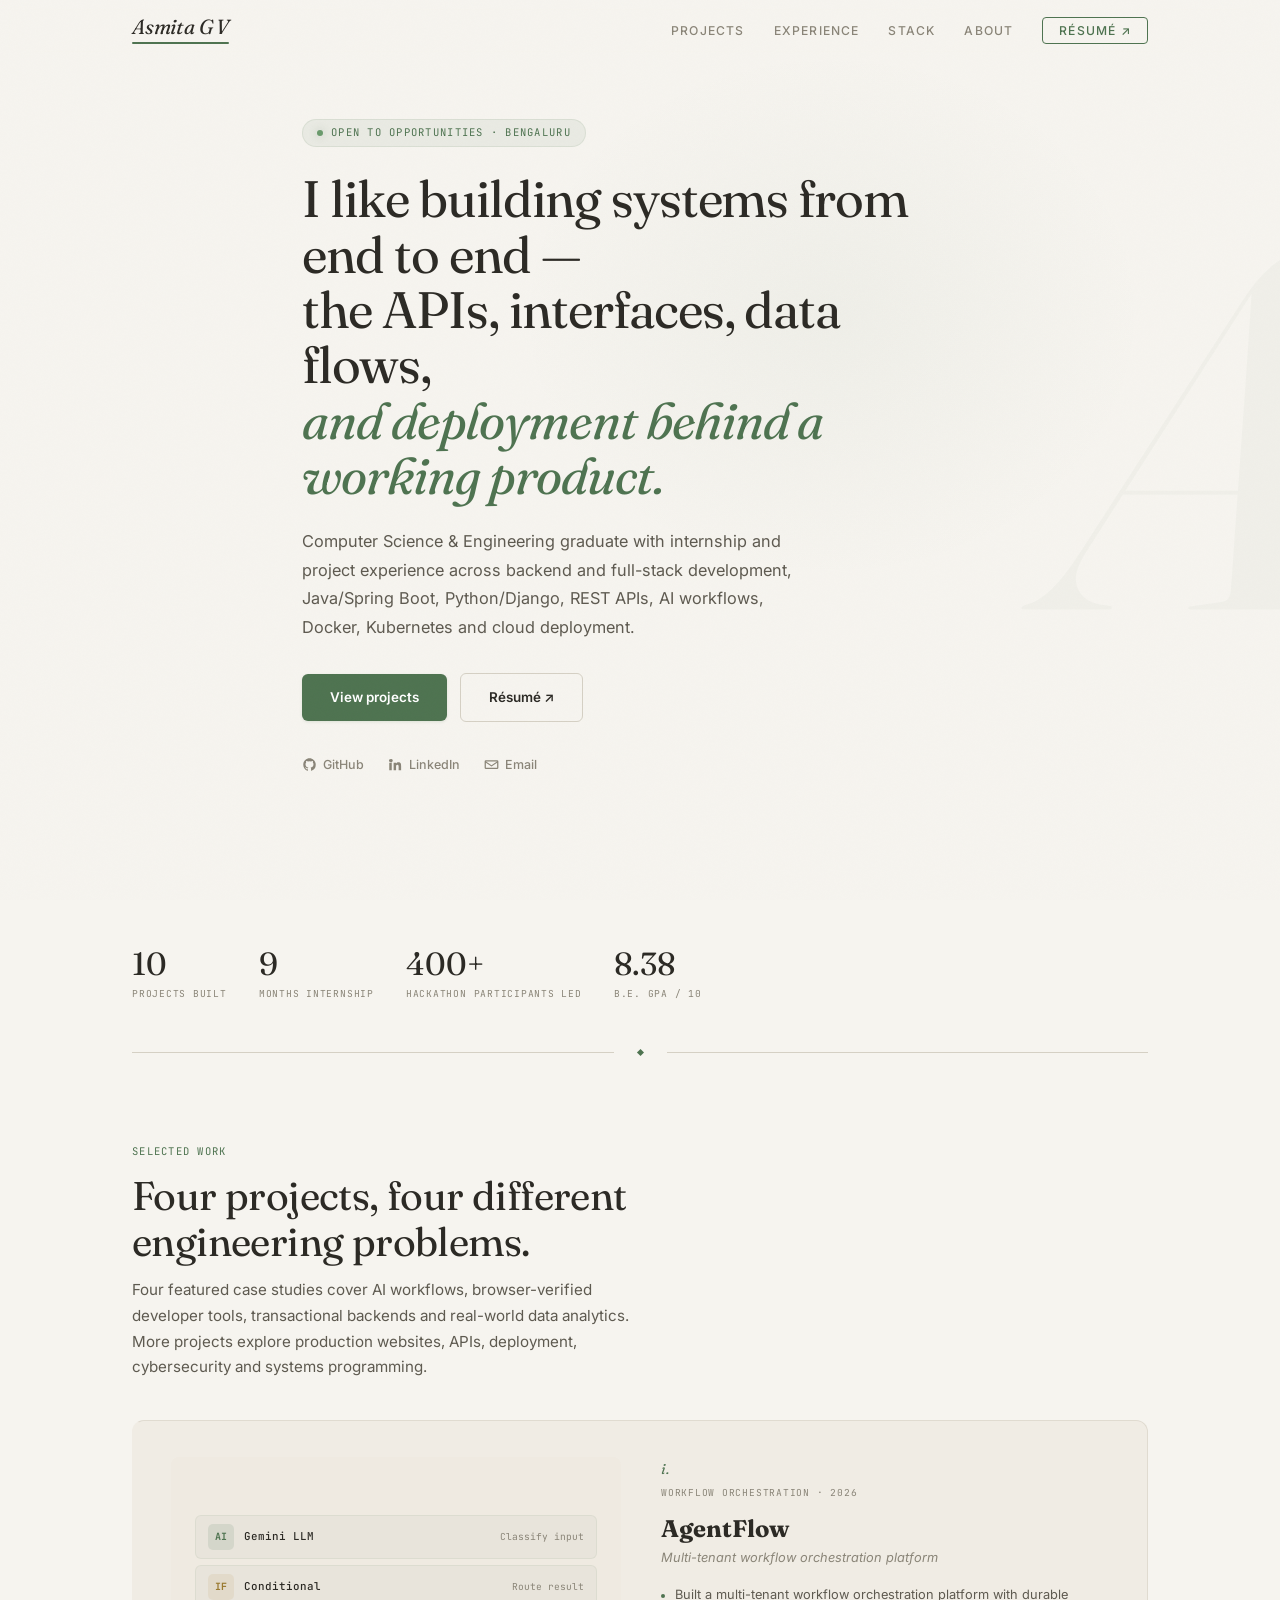
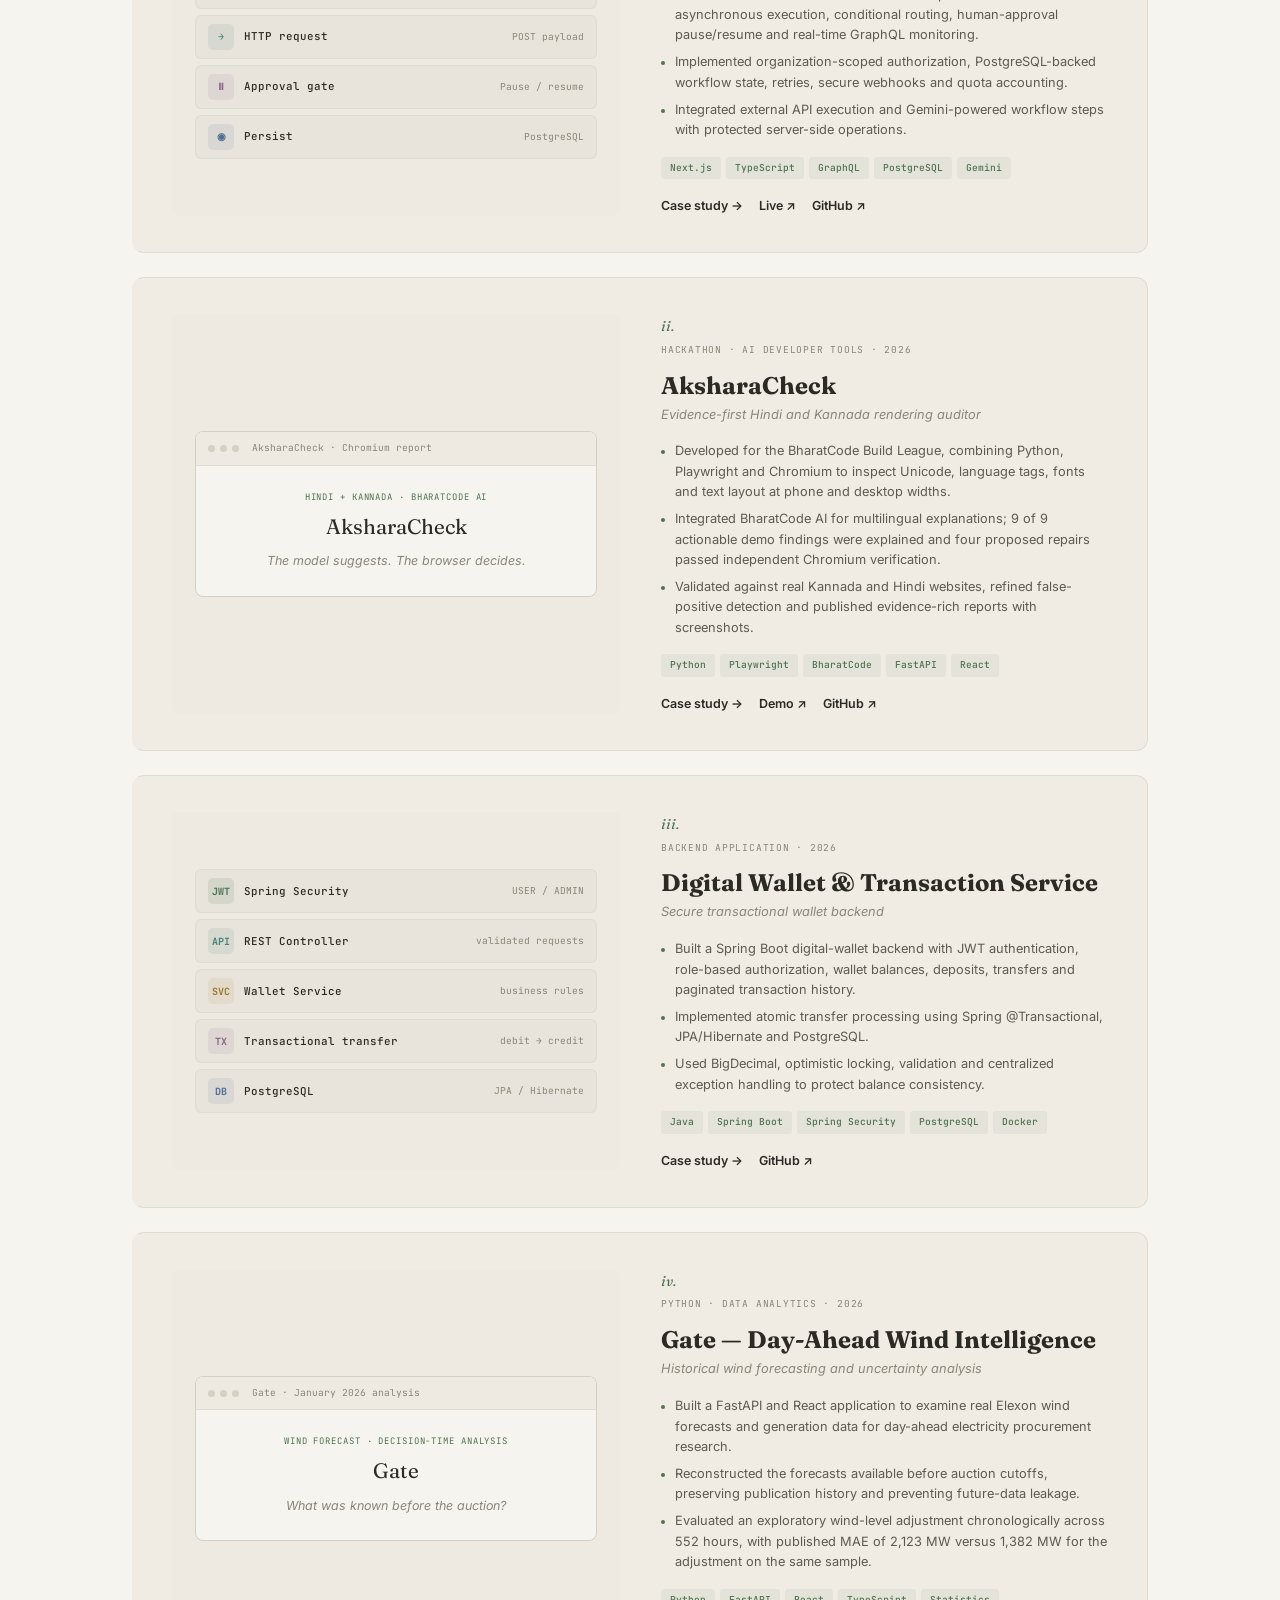
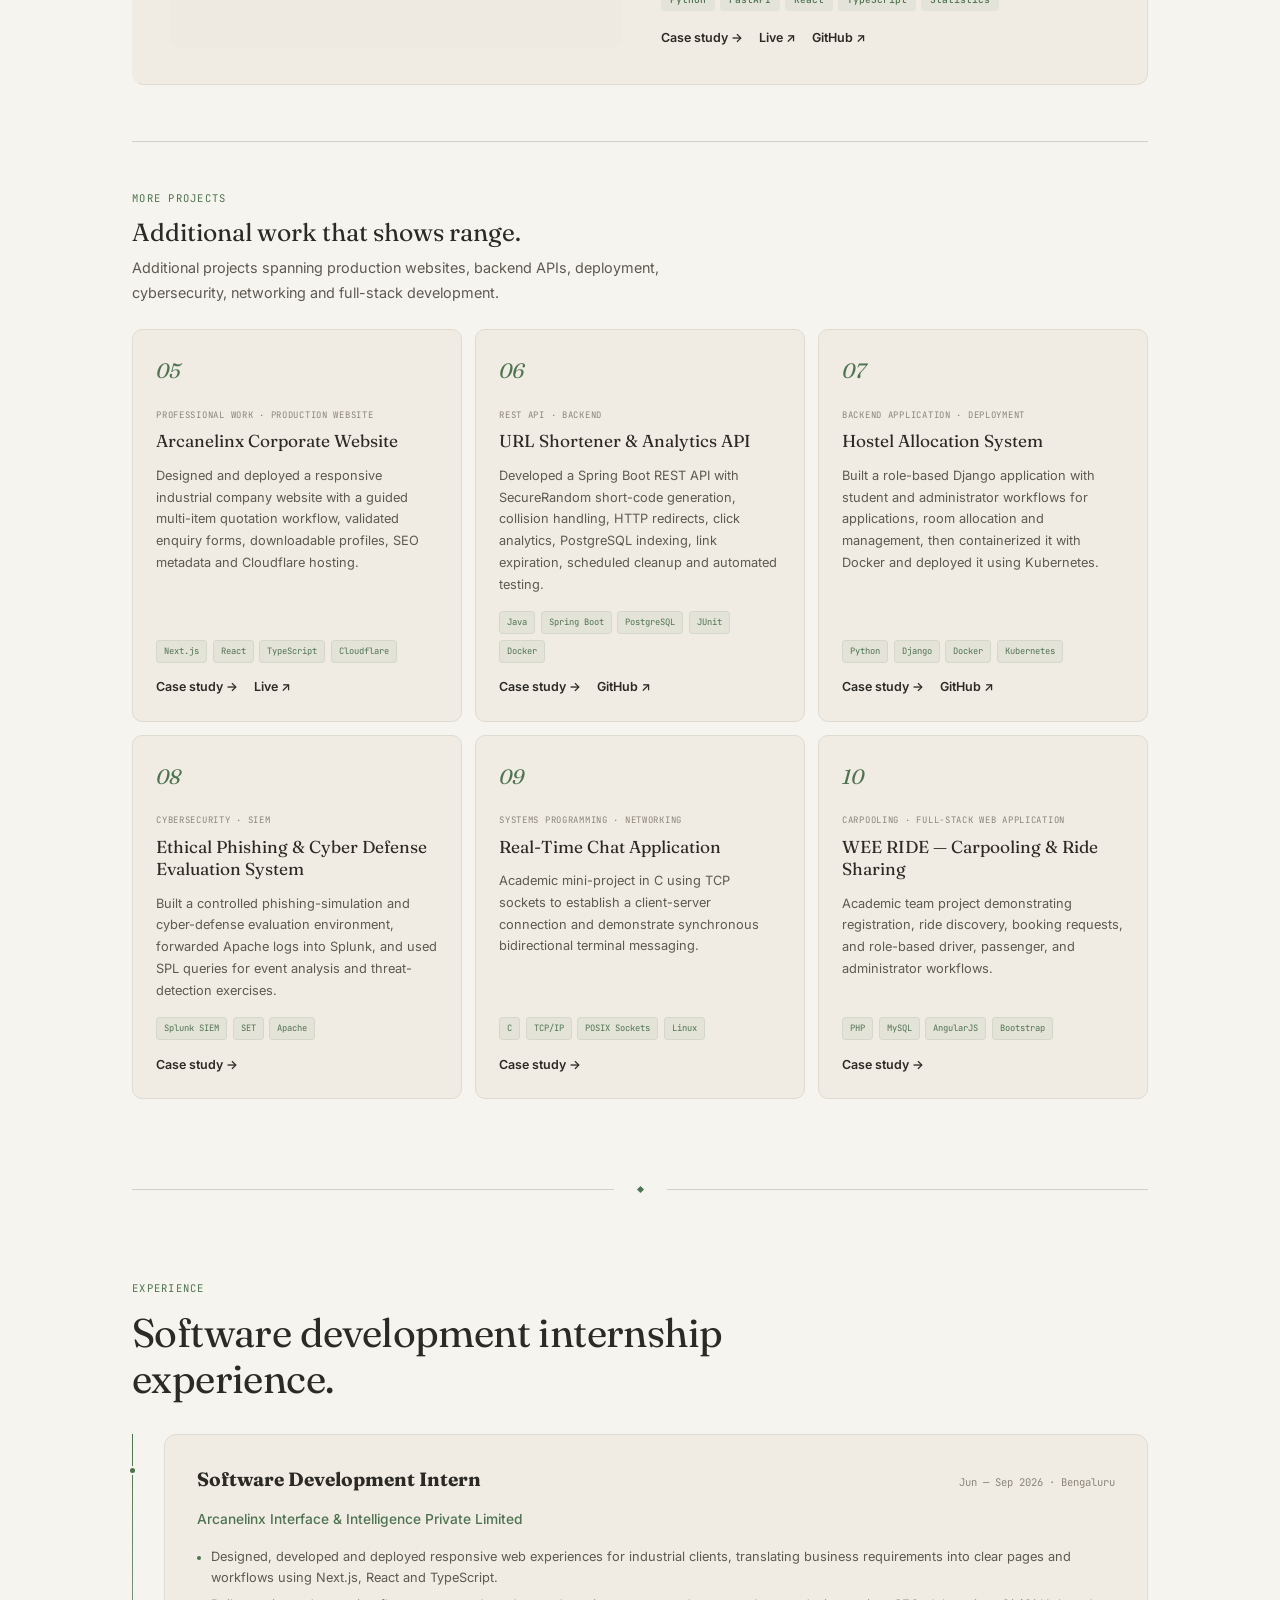
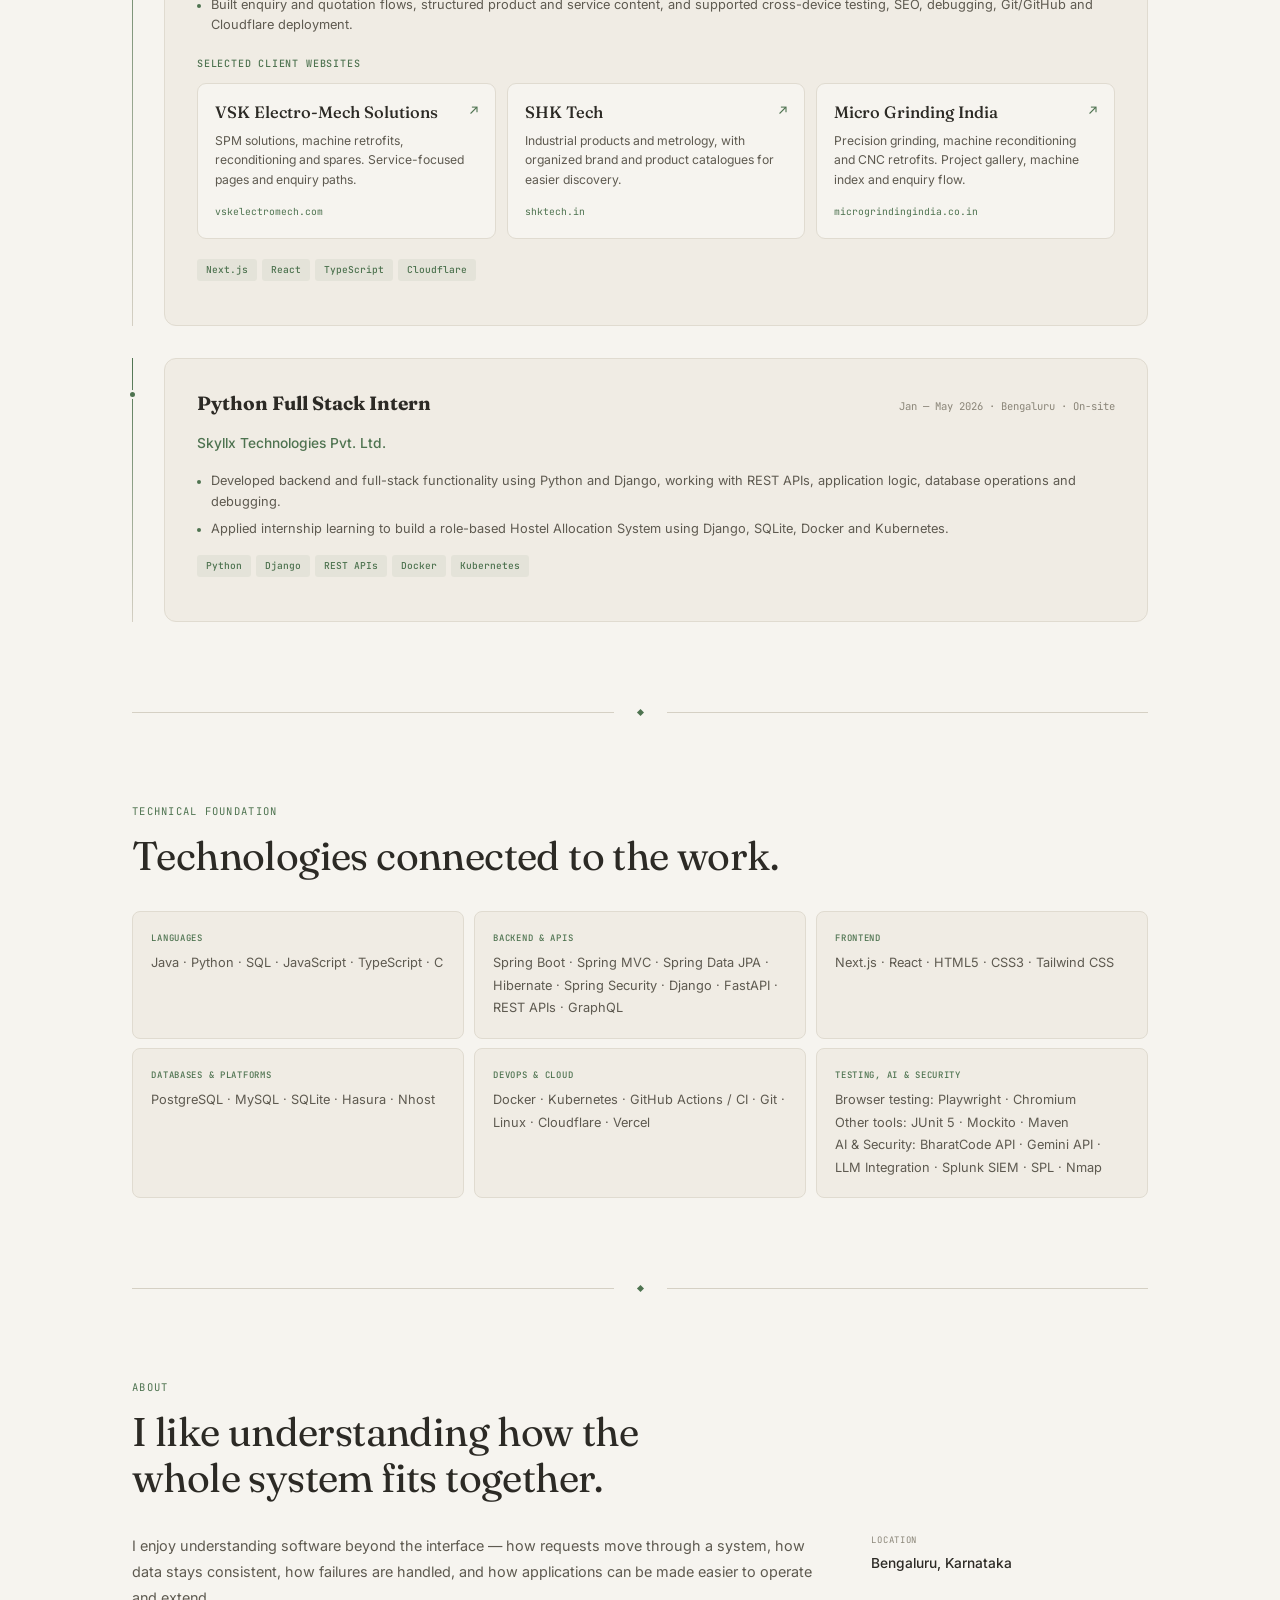
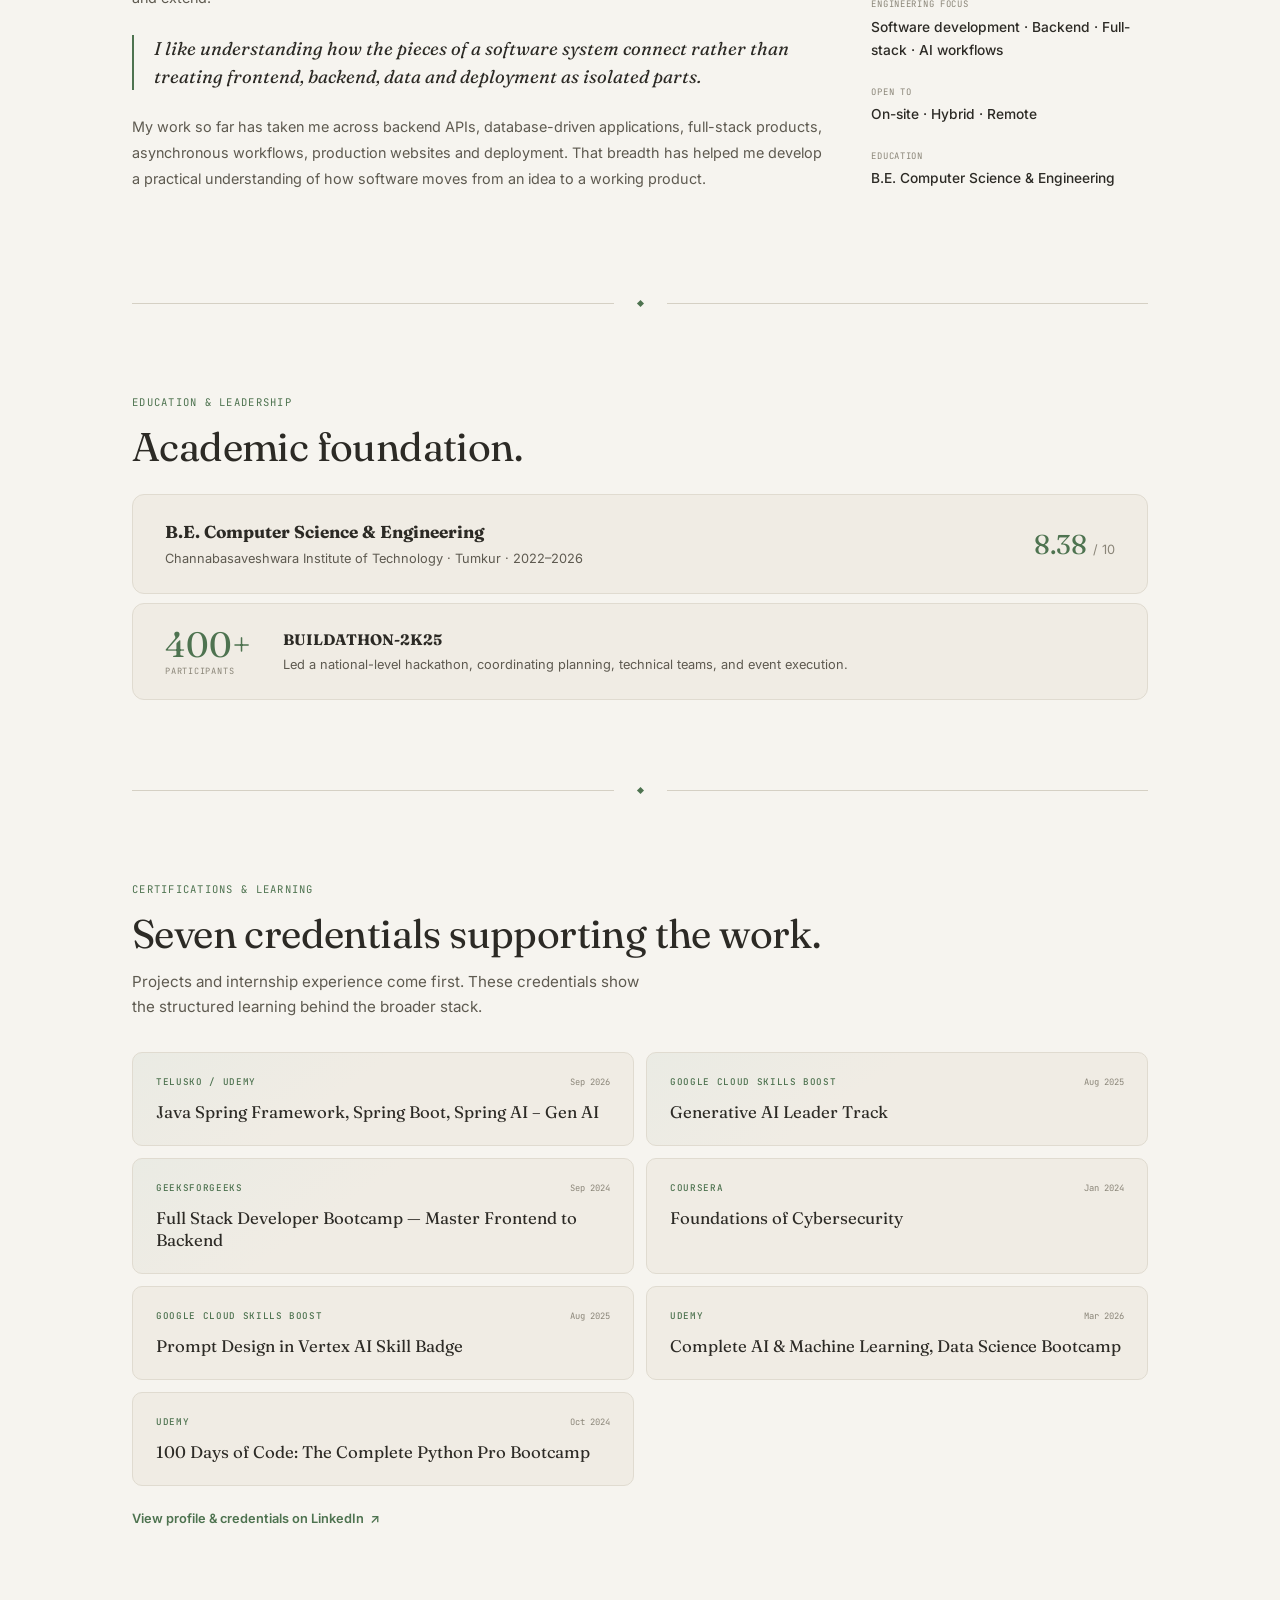
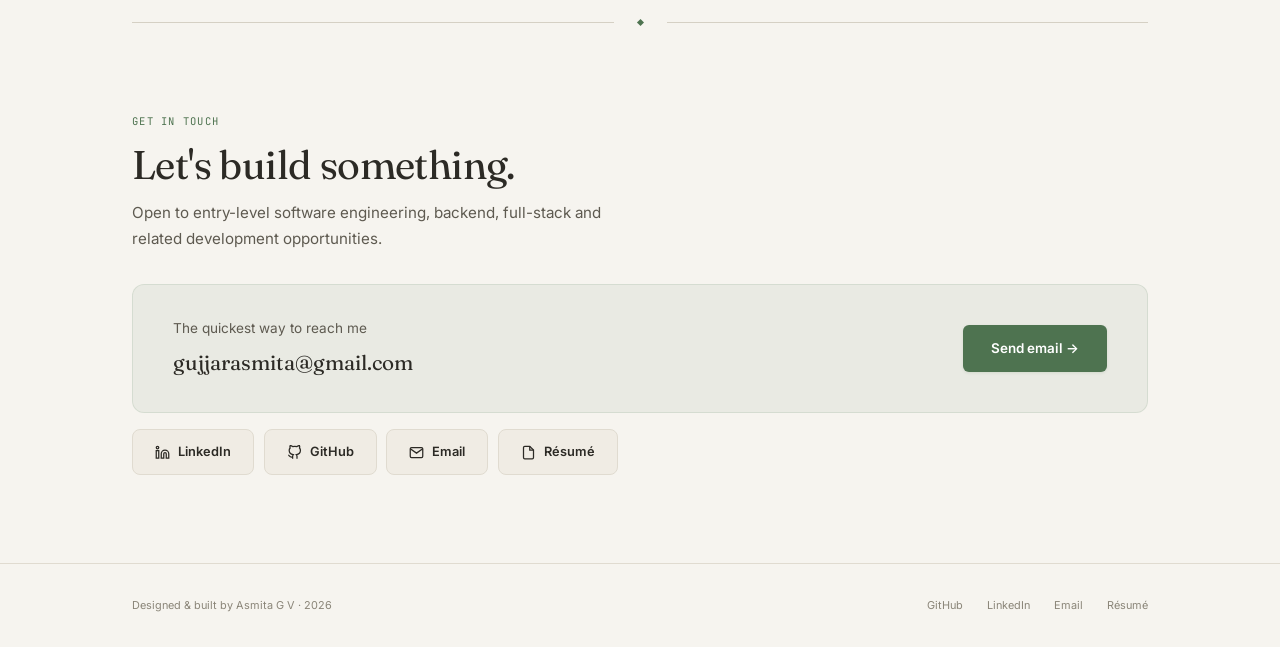
==== index.html @ d87c5fbf "Add Gate analytics case study and fourth featured portfolio project" ====
<!DOCTYPE html>
<html lang="en">
<head>
<meta charset="UTF-8">
<meta name="viewport" content="width=device-width, initial-scale=1">
<meta name="color-scheme" content="only light">
<meta name="supported-color-schemes" content="light">
<meta name="theme-color" content="#f6f4ef">
<title>Asmita G V | Portfolio</title>
<meta name="description" content="Portfolio of Asmita G V — Computer Science & Engineering graduate with hands-on experience across backend and full-stack software, APIs, database-driven systems, AI-enabled workflows, production web applications and deployment.">
<meta property="og:title" content="Asmita G V | Portfolio">
<meta property="og:description" content="Backend and full-stack systems, Java/Spring Boot, Python/Django, AI workflows, cloud deployment, APIs, and production engineering projects.">
<meta property="og:type" content="website">
<meta property="og:url" content="https://ashh-droid.github.io/Portfolio/">
<meta property="og:image" content="https://ashh-droid.github.io/Portfolio/og-portfolio.png.png">
<meta name="twitter:card" content="summary_large_image">
<link rel="canonical" href="https://ashh-droid.github.io/Portfolio/">
<link rel="icon" href="android-chrome-512x512.png?v=20260817-favicon4" sizes="512x512" type="image/png">
<link rel="preconnect" href="https://fonts.googleapis.com">
<link rel="preconnect" href="https://fonts.gstatic.com" crossorigin>
<link href="https://fonts.googleapis.com/css2?family=Fraunces:ital,opsz,wght@0,9..144,100..900;1,9..144,100..900&family=Inter:wght@400;500;600;700&family=JetBrains+Mono:wght@400;500&display=swap" rel="stylesheet">
<link rel="stylesheet" href="sage-base.css?v=20260816-complete2">
<link rel="stylesheet" href="sage-components.css?v=20260816-complete2">
<link rel="stylesheet" href="sage-extra.css?v=20261023-clientwebsites">
</head>
<body>
<a class="skip" href="#main">Skip to content</a>
<div class="scroll-bar" id="sp"></div>

<nav class="nav" id="nav">
  <div class="wrap nav-inner">
    <a class="nav-logo" href="#">
      <span class="nav-logo-text">Asmita G V</span>
      <span class="nav-logo-bar"></span>
    </a>
    <button class="ham" id="ham" aria-label="Menu"><span></span><span></span><span></span></button>
    <ul class="nav-links" id="nl">
      <li><a href="#projects">Projects</a></li>
      <li><a href="#experience">Experience</a></li>
      <li><a href="#stack">Stack</a></li>
      <li><a href="#about">About</a></li>
      <li><a class="nav-cta" href="Asmita_GV_Resume.pdf?v=20261023" target="_blank" rel="noopener noreferrer">Résumé ↗</a></li>
    </ul>
  </div>
</nav>

<section class="hero" id="main">
  <div class="hero-watermark" aria-hidden="true">A</div>
  <div class="wrap hero-content">
    <div class="hero-tag rv"><span class="hero-tag-dot"></span>Open to opportunities · Bengaluru</div>
    <h1 class="rv">I like building systems from end to <span class="hero-no-break">end —</span><br>the APIs, interfaces, data flows,<br><em>and deployment behind a working product.</em></h1>
    <p class="hero-sub rv">Computer Science &amp; Engineering graduate with hands-on experience building backend and full-stack software — from APIs and database-driven workflows to production web applications, AI-enabled systems and deployment.</p>
    <div class="hero-btns rv">
      <a class="btn-fill" href="#projects">View projects</a>
      <a class="btn-line" href="Asmita_GV_Resume.pdf?v=20261023" target="_blank" rel="noopener noreferrer">Résumé ↗</a>
    </div>
    <div class="hero-links rv">
      <a href="https://github.com/ashh-droid" target="_blank" rel="noopener noreferrer">GitHub</a>
      <a href="https://linkedin.com/in/asmita-gv" target="_blank" rel="noopener noreferrer">LinkedIn</a>
      <a href="mailto:gujjarasmita@gmail.com">Email</a>
    </div>
  </div>
</section>

<div class="wrap">
  <div class="stats rv">
    <div class="stat"><div class="stat-num" data-count="10">0</div><div class="stat-label">Projects built</div></div>
    <div class="stat"><div class="stat-num" data-count="9">0</div><div class="stat-label">Months internship</div></div>
    <div class="stat"><div class="stat-num" data-count="400" data-suffix="+">0</div><div class="stat-label">Hackathon participants led</div></div>
    <div class="stat"><div class="stat-num" data-count="8.38">0</div><div class="stat-label">B.E. GPA / 10</div></div>
  </div>
</div>

<div class="divider"><span class="divider-mark"></span></div>

<section id="projects">
  <div class="wrap">
    <p class="eye rv">Selected work</p>
    <h2 class="sec-h rv">Four projects, four different<br>engineering problems.</h2>
    <p class="sec-p rv">Four featured case studies cover AI workflows, browser-verified developer tools, transactional backends and real-world data analytics. More projects explore production websites, APIs, deployment, cybersecurity and systems programming.</p>

    <div class="projects">
      <article class="pcard rv-left">
        <div class="pcard-vis">
          <div class="nodes">
            <div class="node"><span class="node-ic ai">AI</span><span class="node-name">Gemini LLM</span><span class="node-desc">Classify input</span></div>
            <div class="node"><span class="node-ic if">IF</span><span class="node-name">Conditional</span><span class="node-desc">Route result</span></div>
            <div class="node"><span class="node-ic api">→</span><span class="node-name">HTTP request</span><span class="node-desc">POST payload</span></div>
            <div class="node"><span class="node-ic ht">⏸</span><span class="node-name">Approval gate</span><span class="node-desc">Pause / resume</span></div>
            <div class="node"><span class="node-ic db">◉</span><span class="node-name">Persist</span><span class="node-desc">PostgreSQL</span></div>
          </div>
        </div>
        <div class="pcard-info">
          <span class="pcard-num">i.</span><span class="pcard-type">Workflow orchestration · 2026</span>
          <h3 class="pcard-name">AgentFlow</h3>
          <p class="pcard-sub">Multi-tenant workflow orchestration platform</p>
          <ul class="pcard-ul">
            <li>Built a multi-tenant workflow orchestration platform with durable asynchronous execution, conditional routing, human-approval pause/resume and real-time GraphQL monitoring.</li>
            <li>Implemented organization-scoped authorization, PostgreSQL-backed workflow state, retries, secure webhooks and quota accounting.</li>
            <li>Integrated external API execution and Gemini-powered workflow steps with protected server-side operations.</li>
          </ul>
          <div class="tags"><span class="tag">Next.js</span><span class="tag">TypeScript</span><span class="tag">GraphQL</span><span class="tag">PostgreSQL</span><span class="tag">Gemini</span></div>
          <div class="pcard-links">
            <a href="project-agentflow.html">Case study <span class="arr">→</span></a>
            <a href="https://ai-agent-workflow-builder-seven.vercel.app" target="_blank" rel="noopener noreferrer">Live <span class="arr">↗</span></a>
            <a href="https://github.com/ashh-droid/ai-agent-workflow-builder" target="_blank" rel="noopener noreferrer">GitHub <span class="arr">↗</span></a>
          </div>
        </div>
      </article>

      <article class="pcard rv-right">
        <div class="pcard-vis">
          <div class="browser">
            <div class="browser-top"><span class="browser-dot"></span><span class="browser-dot"></span><span class="browser-dot"></span><span class="browser-url">AksharaCheck · Chromium report</span></div>
            <div class="browser-body"><div class="b-tag">Hindi + Kannada · BharatCode AI</div><div class="b-name">AksharaCheck</div><div class="b-desc">The model suggests. The browser decides.</div></div>
          </div>
        </div>
        <div class="pcard-info">
          <span class="pcard-num">ii.</span><span class="pcard-type">Hackathon · AI developer tools · 2026</span>
          <h3 class="pcard-name">AksharaCheck</h3>
          <p class="pcard-sub">Evidence-first Hindi and Kannada rendering auditor</p>
          <ul class="pcard-ul">
            <li>Developed for the BharatCode Build League, combining Python, Playwright and Chromium to inspect Unicode, language tags, fonts and text layout at phone and desktop widths.</li>
            <li>Integrated BharatCode AI for multilingual explanations; 9 of 9 actionable demo findings were explained and four proposed repairs passed independent Chromium verification.</li>
            <li>Validated against real Kannada and Hindi websites, refined false-positive detection and published evidence-rich reports with screenshots.</li>
          </ul>
          <div class="tags"><span class="tag">Python</span><span class="tag">Playwright</span><span class="tag">BharatCode</span><span class="tag">FastAPI</span><span class="tag">React</span></div>
          <div class="pcard-links">
            <a href="project-aksharacheck.html">Case study <span class="arr">→</span></a>
            <a href="https://ashh-droid.github.io/AksharaCheck/" target="_blank" rel="noopener noreferrer">Demo <span class="arr">↗</span></a>
            <a href="https://github.com/ashh-droid/AksharaCheck" target="_blank" rel="noopener noreferrer">GitHub <span class="arr">↗</span></a>
          </div>
        </div>
      </article>

      <article class="pcard rv-left">
        <div class="pcard-vis">
          <div class="nodes">
            <div class="node"><span class="node-ic ai">JWT</span><span class="node-name">Spring Security</span><span class="node-desc">USER / ADMIN</span></div>
            <div class="node"><span class="node-ic api">API</span><span class="node-name">REST Controller</span><span class="node-desc">validated requests</span></div>
            <div class="node"><span class="node-ic if">SVC</span><span class="node-name">Wallet Service</span><span class="node-desc">business rules</span></div>
            <div class="node"><span class="node-ic ht">TX</span><span class="node-name">Transactional transfer</span><span class="node-desc">debit → credit</span></div>
            <div class="node"><span class="node-ic db">DB</span><span class="node-name">PostgreSQL</span><span class="node-desc">JPA / Hibernate</span></div>
          </div>
        </div>
        <div class="pcard-info">
          <span class="pcard-num">iii.</span><span class="pcard-type">Backend application · 2026</span>
          <h3 class="pcard-name">Digital Wallet &amp; Transaction Service</h3>
          <p class="pcard-sub">Secure transactional wallet backend</p>
          <ul class="pcard-ul">
            <li>Built a Spring Boot digital-wallet backend with JWT authentication, role-based authorization, wallet balances, deposits, transfers and paginated transaction history.</li>
            <li>Implemented atomic transfer processing using Spring @Transactional, JPA/Hibernate and PostgreSQL.</li>
            <li>Used BigDecimal, optimistic locking, validation and centralized exception handling to protect balance consistency.</li>
          </ul>
          <div class="tags"><span class="tag">Java</span><span class="tag">Spring Boot</span><span class="tag">Spring Security</span><span class="tag">PostgreSQL</span><span class="tag">Docker</span></div>
          <div class="pcard-links">
            <a href="project-wallet.html">Case study <span class="arr">→</span></a>
            <a href="https://github.com/ashh-droid/digital-wallet-transaction-service" target="_blank" rel="noopener noreferrer">GitHub <span class="arr">↗</span></a>
          </div>
        </div>
      </article>
      <article class="pcard rv-right">
        <div class="pcard-vis">
          <div class="browser">
            <div class="browser-top"><span class="browser-dot"></span><span class="browser-dot"></span><span class="browser-dot"></span><span class="browser-url">Gate · January 2026 analysis</span></div>
            <div class="browser-body">
              <div class="b-tag">Wind forecast · Decision-time analysis</div>
              <div class="b-name">Gate</div>
              <div class="b-desc">What was known before the auction?</div>
            </div>
          </div>
        </div>
        <div class="pcard-info">
          <span class="pcard-num">iv.</span><span class="pcard-type">Python · Data analytics · 2026</span>
          <h3 class="pcard-name">Gate — Day-Ahead Wind Intelligence</h3>
          <p class="pcard-sub">Historical wind forecasting and uncertainty analysis</p>
          <ul class="pcard-ul">
            <li>Built a FastAPI and React application to examine real Elexon wind forecasts and generation data for day-ahead electricity procurement research.</li>
            <li>Reconstructed the forecasts available before auction cutoffs, preserving publication history and preventing future-data leakage.</li>
            <li>Evaluated an exploratory wind-level adjustment chronologically across 552 hours, with published MAE of 2,123 MW versus 1,382 MW for the adjustment on the same sample.</li>
          </ul>
          <div class="tags"><span class="tag">Python</span><span class="tag">FastAPI</span><span class="tag">React</span><span class="tag">TypeScript</span><span class="tag">Statistics</span></div>
          <div class="pcard-links">
            <a href="project-gate.html">Case study <span class="arr">→</span></a>
            <a href="https://r7k4m2q.vercel.app/" target="_blank" rel="noopener noreferrer">Live <span class="arr">↗</span></a>
            <a href="https://github.com/ashh-droid/r7k4m2q" target="_blank" rel="noopener noreferrer">GitHub <span class="arr">↗</span></a>
          </div>
        </div>
      </article>
    </div>

    <div class="more-work">
      <div class="more-head rv"><p class="eye">More projects</p><h3 class="more-title">Additional work that shows range.</h3><p class="more-copy">Additional projects spanning production websites, backend APIs, deployment, cybersecurity, networking and full-stack development.</p></div>
      <div class="mini-grid stg">
        <article class="mini-card rv-scale">
          <span class="mini-index">05</span><div class="mini-kicker">Professional work · Production website</div>
          <h3>Arcanelinx Corporate Website</h3>
          <p>Designed and deployed a responsive industrial company website with a guided multi-item quotation workflow, validated enquiry forms, downloadable profiles, SEO metadata and Cloudflare hosting.</p>
          <div class="mini-tags"><span>Next.js</span><span>React</span><span>TypeScript</span><span>Cloudflare</span></div>
          <div class="pcard-links">
            <a href="project-arcanelinx.html">Case study <span class="arr">→</span></a>
            <a href="https://arcanelinx.com" target="_blank" rel="noopener noreferrer">Live <span class="arr">↗</span></a>
          </div>
        </article>
        <article class="mini-card rv-scale">
          <span class="mini-index">06</span><div class="mini-kicker">REST API · Backend</div>
          <h3>URL Shortener &amp; Analytics API</h3>
          <p>Developed a Spring Boot REST API with SecureRandom short-code generation, collision handling, HTTP redirects, click analytics, PostgreSQL indexing, link expiration, scheduled cleanup and automated testing.</p>
          <div class="mini-tags"><span>Java</span><span>Spring Boot</span><span>PostgreSQL</span><span>JUnit</span><span>Docker</span></div>
          <div class="pcard-links"><a href="project-url-shortener.html">Case study <span class="arr">→</span></a><a href="https://github.com/ashh-droid/url-shortener-analytics-api" target="_blank" rel="noopener noreferrer">GitHub <span class="arr">↗</span></a></div>
        </article>
        <article class="mini-card rv-scale">
          <span class="mini-index">07</span><div class="mini-kicker">Backend application · Deployment</div>
          <h3>Hostel Allocation System</h3>
          <p>Built a role-based Django application with student and administrator workflows for applications, room allocation and management, then containerized it with Docker and deployed it using Kubernetes.</p>
          <div class="mini-tags"><span>Python</span><span>Django</span><span>Docker</span><span>Kubernetes</span></div>
          <div class="pcard-links"><a href="project-hostel.html">Case study <span class="arr">→</span></a><a href="https://github.com/ashh-droid/Hostel-Allocation-System" target="_blank" rel="noopener noreferrer">GitHub <span class="arr">↗</span></a></div>
        </article>
        <article class="mini-card rv-scale">
          <span class="mini-index">08</span><div class="mini-kicker">Cybersecurity · SIEM</div>
          <h3>Ethical Phishing &amp; Cyber Defense Evaluation System</h3>
          <p>Built a controlled phishing-simulation and cyber-defense evaluation environment, forwarded Apache logs into Splunk, and used SPL queries for event analysis and threat-detection exercises.</p>
          <div class="mini-tags"><span>Splunk SIEM</span><span>SET</span><span>Apache</span></div>
          <div class="pcard-links"><a href="project-cybersecurity.html">Case study <span class="arr">→</span></a></div>
        </article>
        <article class="mini-card rv-scale">
          <span class="mini-index">09</span><div class="mini-kicker">Systems Programming · Networking</div>
          <h3>Real-Time Chat Application</h3>
          <p>Academic mini-project in C using TCP sockets to establish a client-server connection and demonstrate synchronous bidirectional terminal messaging.</p>
          <div class="mini-tags"><span>C</span><span>TCP/IP</span><span>POSIX Sockets</span><span>Linux</span></div>
          <div class="pcard-links"><a href="project-realtime-chat.html">Case study <span class="arr">→</span></a></div>
        </article>
        <article class="mini-card rv-scale">
          <span class="mini-index">10</span><div class="mini-kicker">Carpooling · Full-stack web application</div>
          <h3>WEE RIDE — Carpooling &amp; Ride Sharing</h3>
          <p>Academic team project demonstrating registration, ride discovery, booking requests, and role-based driver, passenger, and administrator workflows.</p>
          <div class="mini-tags"><span>PHP</span><span>MySQL</span><span>AngularJS</span><span>Bootstrap</span></div>
          <div class="pcard-links"><a href="project-wee-ride.html">Case study <span class="arr">→</span></a></div>
        </article>
      </div>
    </div>
  </div>
</section>

<div class="divider"><span class="divider-mark"></span></div>
<section id="experience">
  <div class="wrap">
    <p class="eye rv">Experience</p>
    <h2 class="sec-h rv">Software development internship<br>experience.</h2>
    <div class="timeline rv-scale">
      <div class="timeline-dot"></div>
      <div class="exp">
        <div class="exp-header"><h3 class="exp-role">Software Development Intern</h3><span class="exp-date">Jun — Sep 2026 · Bengaluru</span></div>
        <div class="exp-co">Arcanelinx Interface &amp; Intelligence Private Limited</div>
        <ul class="pcard-ul">
          <li>Designed, developed and deployed responsive web experiences for industrial clients, translating business requirements into clear pages and workflows using Next.js, React and TypeScript.</li>
          <li>Built enquiry and quotation flows, structured product and service content, and supported cross-device testing, SEO, debugging, Git/GitHub and Cloudflare deployment.</li>
        </ul>
        <div class="exp-sites" aria-label="Selected client websites">
          <p class="exp-sites-label">Selected client websites</p>
          <div class="exp-sites-grid">
            <a class="exp-site" href="https://vskelectromech.com/" target="_blank" rel="noopener noreferrer" aria-label="Visit VSK Electro-Mech Solutions website (opens in a new tab)">
              <span class="exp-site-heading">VSK Electro-Mech Solutions <span class="exp-site-arrow" aria-hidden="true">↗</span></span>
              <span class="exp-site-desc">SPM solutions, machine retrofits, reconditioning and spares. Service-focused pages and enquiry paths.</span>
              <span class="exp-site-url">vskelectromech.com</span>
            </a>
            <a class="exp-site" href="https://shktech.in/" target="_blank" rel="noopener noreferrer" aria-label="Visit SHK Tech website (opens in a new tab)">
              <span class="exp-site-heading">SHK Tech <span class="exp-site-arrow" aria-hidden="true">↗</span></span>
              <span class="exp-site-desc">Industrial products and metrology, with organized brand and product catalogues for easier discovery.</span>
              <span class="exp-site-url">shktech.in</span>
            </a>
            <a class="exp-site" href="https://microgrindingindia.co.in/" target="_blank" rel="noopener noreferrer" aria-label="Visit Micro Grinding India website (opens in a new tab)">
              <span class="exp-site-heading">Micro Grinding India <span class="exp-site-arrow" aria-hidden="true">↗</span></span>
              <span class="exp-site-desc">Precision grinding, machine reconditioning and CNC retrofits. Project gallery, machine index and enquiry flow.</span>
              <span class="exp-site-url">microgrindingindia.co.in</span>
            </a>
          </div>
        </div>
        <div class="tags"><span class="tag">Next.js</span><span class="tag">React</span><span class="tag">TypeScript</span><span class="tag">Cloudflare</span></div>
      </div>
    </div>
    <div class="timeline rv-scale">
      <div class="timeline-dot"></div>
      <div class="exp">
        <div class="exp-header"><h3 class="exp-role">Python Full Stack Intern</h3><span class="exp-date">Jan — May 2026 · Bengaluru · On-site</span></div>
        <div class="exp-co">Skyllx Technologies Pvt. Ltd.</div>
        <ul class="pcard-ul">
          <li>Developed backend and full-stack functionality using Python and Django, working with REST APIs, application logic, database operations and debugging.</li>
          <li>Applied internship learning to build a role-based Hostel Allocation System using Django, SQLite, Docker and Kubernetes.</li>
        </ul>
        <div class="tags"><span class="tag">Python</span><span class="tag">Django</span><span class="tag">REST APIs</span><span class="tag">Docker</span><span class="tag">Kubernetes</span></div>
      </div>
    </div>
  </div>
</section>

<div class="divider"><span class="divider-mark"></span></div>
<section id="stack">
  <div class="wrap">
    <p class="eye rv">Technical foundation</p><h2 class="sec-h rv">Technologies connected to the work.</h2>
    <div class="tgrid stg">
      <div class="tcell rv-scale"><div class="tcell-h">Languages</div><div class="tcell-body">Java · Python · SQL · JavaScript · TypeScript · C</div></div>
      <div class="tcell rv-scale"><div class="tcell-h">Backend &amp; APIs</div><div class="tcell-body">Spring Boot · Spring MVC · Spring Data JPA · Hibernate · Spring Security · Django · FastAPI · REST APIs · GraphQL</div></div>
      <div class="tcell rv-scale"><div class="tcell-h">Frontend</div><div class="tcell-body">Next.js · React · HTML5 · CSS3 · Tailwind CSS</div></div>
      <div class="tcell rv-scale"><div class="tcell-h">Databases &amp; Platforms</div><div class="tcell-body">PostgreSQL · MySQL · SQLite · Hasura · Nhost</div></div>
      <div class="tcell rv-scale"><div class="tcell-h">DevOps &amp; Cloud</div><div class="tcell-body">Docker · Kubernetes · GitHub Actions / CI · Git · Linux · Cloudflare · Vercel</div></div>
      <div class="tcell rv-scale"><div class="tcell-h">Testing, AI &amp; Security</div><div class="tcell-body">Browser testing: Playwright · Chromium<br>Other tools: JUnit 5 · Mockito · Maven<br>AI &amp; Security: BharatCode API · Gemini API · LLM Integration · Splunk SIEM · SPL · Nmap</div></div>
    </div>
  </div>
</section>

<div class="divider"><span class="divider-mark"></span></div>
<section id="about">
  <div class="wrap">
    <p class="eye rv">About</p><h2 class="sec-h rv">I like understanding how the<br>whole system fits together.</h2>
    <div class="about-grid rv">
      <div>
        <p>I enjoy understanding software beyond the interface — how requests move through a system, how data stays consistent, how failures are handled, and how applications can be made easier to operate and extend.</p>
        <div class="pull-quote">I like understanding how the pieces of a software system connect rather than treating frontend, backend, data and deployment as isolated parts.</div>
        <p>My work so far has taken me across backend APIs, database-driven applications, full-stack products, asynchronous workflows, production websites and deployment. That breadth has helped me develop a practical understanding of how software moves from an idea to a working product.</p>
      </div>
      <div>
        <div class="about-detail"><div class="about-detail-l">Location</div><div class="about-detail-v">Bengaluru, Karnataka</div></div>
        <div class="about-detail"><div class="about-detail-l">Engineering focus</div><div class="about-detail-v">Software development · Backend · Full-stack · AI workflows</div></div>
        <div class="about-detail"><div class="about-detail-l">Open to</div><div class="about-detail-v">On-site · Hybrid · Remote</div></div>
        <div class="about-detail"><div class="about-detail-l">Education</div><div class="about-detail-v">B.E. Computer Science &amp; Engineering</div></div>
      </div>
    </div>
  </div>
</section>

<div class="divider"><span class="divider-mark"></span></div>
<section id="education">
  <div class="wrap">
    <p class="eye rv">Education &amp; leadership</p><h2 class="sec-h rv">Academic foundation.</h2>
    <div class="edu-row">
      <div class="edu rv-scale"><div><h3>B.E. Computer Science &amp; Engineering</h3><p>Channabasaveshwara Institute of Technology · Tumkur · 2022–2026</p></div><div class="edu-gpa">8.38 <span>/ 10</span></div></div>
      <div class="lead-card rv-scale"><div class="lead-num">400+</div><div><h3>BUILDATHON-2K25</h3><p>Led a national-level hackathon, coordinating planning, technical teams, and event execution.</p></div></div>
    </div>
  </div>
</section>

<div class="divider cert-divider"><span class="divider-mark"></span></div>
<section id="certifications">
  <div class="wrap">
    <p class="eye rv">Certifications &amp; learning</p><h2 class="sec-h rv">Seven credentials supporting the work.</h2>
    <p class="sec-p rv">Projects and internship experience come first. These credentials show the structured learning behind the broader stack.</p>
    <div class="cert-grid stg">
      <article class="cert-card cert-featured rv-scale"><div class="cert-top"><span class="cert-provider">Telusko / Udemy</span><span class="cert-date">Sep 2026</span></div><h3>Java Spring Framework, Spring Boot, Spring AI – Gen AI</h3></article>
      <article class="cert-card cert-featured rv-scale"><div class="cert-top"><span class="cert-provider">Google Cloud Skills Boost</span><span class="cert-date">Aug 2025</span></div><h3>Generative AI Leader Track</h3></article>
      <article class="cert-card cert-featured rv-scale"><div class="cert-top"><span class="cert-provider">GeeksforGeeks</span><span class="cert-date">Sep 2024</span></div><h3>Full Stack Developer Bootcamp — Master Frontend to Backend</h3></article>
      <article class="cert-card rv-scale"><div class="cert-top"><span class="cert-provider">Coursera</span><span class="cert-date">Jan 2024</span></div><h3>Foundations of Cybersecurity</h3></article>
      <article class="cert-card rv-scale"><div class="cert-top"><span class="cert-provider">Google Cloud Skills Boost</span><span class="cert-date">Aug 2025</span></div><h3>Prompt Design in Vertex AI Skill Badge</h3></article>
      <article class="cert-card rv-scale"><div class="cert-top"><span class="cert-provider">Udemy</span><span class="cert-date">Mar 2026</span></div><h3>Complete AI &amp; Machine Learning, Data Science Bootcamp</h3></article>
      <article class="cert-card rv-scale"><div class="cert-top"><span class="cert-provider">Udemy</span><span class="cert-date">Oct 2024</span></div><h3>100 Days of Code: The Complete Python Pro Bootcamp</h3></article>
    </div>
    <a class="cert-link rv" href="https://linkedin.com/in/asmita-gv" target="_blank" rel="noopener noreferrer">View profile &amp; credentials on LinkedIn <span>↗</span></a>
  </div>
</section>

<div class="divider"><span class="divider-mark"></span></div>
<section id="contact">
  <div class="wrap">
    <p class="eye rv">Get in touch</p><h2 class="sec-h rv">Let's build something.</h2><p class="sec-p rv">Open to entry-level software engineering, backend, full-stack and related development opportunities.</p>
    <a class="contact-email rv-scale" href="mailto:gujjarasmita@gmail.com"><div class="contact-email-text"><p>The quickest way to reach me</p><span class="email-addr">gujjarasmita@gmail.com</span></div><span class="btn-fill">Send email →</span></a>
    <div class="contact-row rv">
      <a class="clink" href="https://linkedin.com/in/asmita-gv" target="_blank" rel="noopener noreferrer">LinkedIn</a>
      <a class="clink" href="https://github.com/ashh-droid" target="_blank" rel="noopener noreferrer">GitHub</a>
      <a class="clink" href="Asmita_GV_Resume.pdf?v=20261023" target="_blank" rel="noopener noreferrer">Résumé</a>
    </div>
  </div>
</section>

<footer class="footer"><div class="wrap footer-inner"><span class="footer-copy">Designed &amp; built by Asmita G V · 2026</span><div class="footer-r"><a href="https://github.com/ashh-droid" target="_blank" rel="noopener noreferrer">GitHub</a><a href="https://linkedin.com/in/asmita-gv" target="_blank" rel="noopener noreferrer">LinkedIn</a><a href="Asmita_GV_Resume.pdf?v=20261023" target="_blank" rel="noopener noreferrer">Résumé</a></div></div></footer>
<script src="sage.js?v=20261023-resume-refresh1" defer></script>
</body>
</html>
---- sage-base.css ----
/* ═══════════════════════════════════════
   SAGE & STONE v2 — Improved
   ═══════════════════════════════════════ */
:root {
  --bg:         #f6f4ef;
  --bg-surface: #efeae1;
  --bg-card:    #f0ece4;
  --bg-raised:  #e6e1d6;
  --border:     #d5d0c4;
  --border-dim: #e0dbd0;
  --ink:        #2c2a25;
  --text-2:     #5e5a50;
  --text-3:     #8a8578;
  --sage:       #4e7350;
  --sage-light: #6a9a6c;
  --sage-dim:   #3d5c3e;
  --sage-bg:    rgba(78,115,80,0.07);
  --sage-bg2:   rgba(78,115,80,0.04);
  --serif:  'Fraunces', Georgia, serif;
  color-scheme: only light;
  --sans:   'Inter', -apple-system, BlinkMacSystemFont, sans-serif;
  --mono:   'JetBrains Mono', 'Fira Code', monospace;
  --ease: cubic-bezier(0.16, 1, 0.3, 1);
}
*,*::before,*::after{box-sizing:border-box;margin:0;padding:0}
html{scroll-behavior:smooth;-webkit-font-smoothing:antialiased;text-rendering:optimizeLegibility;background:var(--bg)}
body{font-family:var(--sans);font-size:16px;line-height:1.7;color:var(--text-2);background:var(--bg);overflow-x:hidden}
::selection{background:var(--sage);color:#fff}
a{color:var(--ink);text-decoration:none;transition:color .2s}
a:hover{color:var(--sage)}
.skip{position:absolute;top:-100%;left:1rem;background:var(--sage);color:#fff;padding:.4rem 1rem;border-radius:4px;font-weight:600;z-index:999}.skip:focus{top:.8rem}
body::after{content:'';position:fixed;inset:0;pointer-events:none;z-index:9999;opacity:.02;background-image:url("data:image/svg+xml,%3Csvg viewBox='0 0 256 256' xmlns='http://www.w3.org/2000/svg'%3E%3Cfilter id='n'%3E%3CfeTurbulence type='fractalNoise' baseFrequency='0.8' numOctaves='4' stitchTiles='stitch'/%3E%3C/filter%3E%3Crect width='100%25' height='100%25' filter='url(%23n)'/%3E%3C/svg%3E");background-size:150px}
.scroll-bar{position:fixed;top:0;left:0;height:2px;z-index:500;background:linear-gradient(90deg,var(--sage-dim),var(--sage),var(--sage-light));width:0%;transition:width 80ms linear}
.rv{opacity:0;transform:translateY(22px);transition:opacity .8s var(--ease),transform .8s var(--ease)}.rv.on{opacity:1;transform:none}
.rv-clip{clip-path:inset(0 0 100% 0);transition:clip-path 1.1s var(--ease)}.rv-clip.on{clip-path:inset(0 0 0 0)}
.rv-left{opacity:0;transform:translateX(-30px);transition:opacity .8s var(--ease),transform .8s var(--ease)}.rv-left.on{opacity:1;transform:none}
.rv-right{opacity:0;transform:translateX(30px);transition:opacity .8s var(--ease),transform .8s var(--ease)}.rv-right.on{opacity:1;transform:none}
.rv-scale{opacity:0;transform:scale(.95);transition:opacity .7s var(--ease),transform .7s var(--ease)}.rv-scale.on{opacity:1;transform:none}
.stg>.rv:nth-child(1),.stg>.rv-scale:nth-child(1){transition-delay:0s}.stg>.rv:nth-child(2),.stg>.rv-scale:nth-child(2){transition-delay:.07s}.stg>.rv:nth-child(3),.stg>.rv-scale:nth-child(3){transition-delay:.14s}.stg>.rv:nth-child(4),.stg>.rv-scale:nth-child(4){transition-delay:.21s}.stg>.rv:nth-child(5),.stg>.rv-scale:nth-child(5){transition-delay:.28s}.stg>.rv:nth-child(6),.stg>.rv-scale:nth-child(6){transition-delay:.35s}
@media(prefers-reduced-motion:reduce){.rv,.rv-clip,.rv-left,.rv-right,.rv-scale{opacity:1;transform:none;clip-path:none;transition:none}}
.wrap{max-width:1080px;margin:0 auto;padding:0 2rem}section{padding:5.5rem 0}
.divider{display:flex;align-items:center;gap:1.5rem;padding:0 2rem;max-width:1080px;margin:0 auto}.divider::before,.divider::after{content:'';flex:1;height:1px;background:var(--border)}.divider-mark{width:5px;height:5px;background:var(--sage);transform:rotate(45deg);flex-shrink:0;transition:transform .6s var(--ease)}.divider:hover .divider-mark{transform:rotate(225deg)}
.nav{position:fixed;top:0;left:0;right:0;z-index:100;padding:1rem 0;background:rgba(246,244,239,.85);backdrop-filter:blur(14px) saturate(140%);-webkit-backdrop-filter:blur(14px) saturate(140%);border-bottom:1px solid transparent;transition:border-color .3s,padding .3s}.nav.scrolled{border-bottom-color:var(--border-dim);padding:.55rem 0}.nav-inner{display:flex;align-items:center;justify-content:space-between}.nav-logo{font-family:var(--serif);font-size:1.25rem;color:var(--ink);font-style:italic}.nav-links{display:flex;align-items:center;gap:1.8rem;list-style:none}.nav-links a{font-size:.76rem;font-weight:500;color:var(--text-3);text-transform:uppercase;letter-spacing:.1em;position:relative;transition:color .25s}.nav-links a:hover{color:var(--ink)}.nav-links a::after{content:'';position:absolute;bottom:-3px;left:0;width:0;height:1px;background:var(--sage);transition:width .3s var(--ease)}.nav-links a:hover::after{width:100%}.nav-cta{font-size:.76rem!important;color:var(--sage)!important;padding:5px 16px;border:1px solid var(--sage);border-radius:4px;letter-spacing:.08em;transition:all .25s!important}.nav-cta:hover{background:var(--sage);color:#fff!important}.nav-cta::after{display:none!important}.ham{display:none;background:none;border:none;cursor:pointer;padding:.5rem}.ham span{display:block;width:20px;height:1.5px;background:var(--ink);margin:5px 0;transition:.3s;border-radius:1px}.ham.on span:nth-child(1){transform:rotate(45deg) translate(4.5px,4.5px)}.ham.on span:nth-child(2){opacity:0}.ham.on span:nth-child(3){transform:rotate(-45deg) translate(4.5px,-4.5px)}
@media(max-width:768px){.ham{display:block}.nav-links{position:fixed;top:0;right:-100%;width:260px;height:100vh;background:var(--bg);border-left:1px solid var(--border);flex-direction:column;justify-content:center;padding:2rem;gap:2rem;transition:right .4s var(--ease)}.nav-links.open{right:0}}
.hero{min-height:100vh;display:flex;align-items:center;padding-top:80px;position:relative;overflow:hidden}.hero-watermark{position:absolute;right:-4%;top:50%;transform:translateY(-55%);font-family:var(--serif);font-size:clamp(20rem,40vw,38rem);font-style:italic;color:var(--sage);opacity:.03;line-height:1;pointer-events:none;user-select:none}.hero::before{content:'';position:absolute;top:5%;right:10%;width:50%;height:60%;background:radial-gradient(ellipse,rgba(78,115,80,.045) 0%,transparent 70%);pointer-events:none}.hero-content{position:relative;z-index:1;max-width:740px}.hero-tag{display:inline-flex;align-items:center;gap:.5rem;font-family:var(--mono);font-size:.66rem;color:var(--sage);text-transform:uppercase;letter-spacing:.12em;margin-bottom:2rem;padding:4px 14px;background:var(--sage-bg);border:1px solid rgba(78,115,80,.1);border-radius:100px}.hero-tag-dot{width:6px;height:6px;border-radius:50%;background:var(--sage-light);box-shadow:0 0 8px rgba(78,115,80,.3);animation:pulse 2.5s ease-in-out infinite}@keyframes pulse{0%,100%{opacity:1;box-shadow:0 0 0 0 rgba(78,115,80,.3)}50%{opacity:.6;box-shadow:0 0 0 5px rgba(78,115,80,0)}}.hero h1{font-family:var(--serif);font-size:clamp(2.5rem,5.5vw,4.5rem);font-weight:400;color:var(--ink);line-height:1.12;letter-spacing:-.02em;margin-bottom:1.5rem}.hero h1 em{font-style:italic;color:var(--sage)}.hero-sub{font-size:1.02rem;line-height:1.75;color:var(--text-2);max-width:500px;margin-bottom:2.5rem}.hero-btns{display:flex;align-items:center;gap:.8rem;margin-bottom:3rem;flex-wrap:wrap}.btn-fill{display:inline-flex;align-items:center;gap:.4rem;padding:12px 28px;background:var(--sage);color:#fff;font-weight:600;font-size:.84rem;border-radius:6px;border:none;cursor:pointer;transition:all .3s var(--ease);box-shadow:0 1px 3px rgba(78,115,80,.15)}.btn-fill:hover{background:var(--sage-dim);color:#fff;transform:translateY(-2px);box-shadow:0 6px 24px rgba(78,115,80,.18)}.btn-line{display:inline-flex;align-items:center;gap:.4rem;padding:12px 28px;background:transparent;color:var(--ink);font-weight:600;font-size:.84rem;border-radius:6px;border:1px solid var(--border);cursor:pointer;transition:all .3s var(--ease)}.btn-line:hover{border-color:var(--text-3);transform:translateY(-2px)}.hero-links{display:flex;gap:1.5rem}.hero-links a{font-size:.78rem;font-weight:500;color:var(--text-3);display:flex;align-items:center;gap:.35rem;transition:all .25s}.hero-links a svg{width:15px;height:15px;stroke:currentColor;fill:none;stroke-width:2;stroke-linecap:round;stroke-linejoin:round}.hero-links a:hover{color:var(--sage);transform:translateY(-1px)}
---- sage-components.css ----
/* ═══════ STATS ROW ═══════ */
.stats{display:flex;gap:2rem;padding:3rem 0;flex-wrap:wrap}
.stat{display:flex;flex-direction:column}
.stat-num{font-family:var(--serif);font-size:2rem;color:var(--ink);line-height:1}
.stat-label{font-family:var(--mono);font-size:.6rem;color:var(--text-3);text-transform:uppercase;letter-spacing:.08em;margin-top:.35rem}
@media(max-width:640px){.stats{gap:1.5rem}.stat-num{font-size:1.6rem}}
.eye{font-family:var(--mono);font-size:.66rem;color:var(--sage);text-transform:uppercase;letter-spacing:.12em;margin-bottom:.75rem}
.sec-h{font-family:var(--serif);font-size:clamp(1.7rem,3.2vw,2.5rem);font-weight:400;color:var(--ink);line-height:1.15;letter-spacing:-.015em;margin-bottom:.75rem}
.sec-p{font-size:.95rem;color:var(--text-2);max-width:520px;line-height:1.7}
.projects{display:flex;flex-direction:column;gap:1.5rem;margin-top:2.5rem}
.pcard{display:grid;grid-template-columns:1fr 1fr;gap:2.5rem;padding:2.25rem;background:var(--bg-card);border:1px solid var(--border-dim);border-left:3px solid transparent;border-radius:12px;position:relative;transition:all .4s var(--ease)}
.pcard:hover{border-left-color:var(--sage);border-color:var(--sage);box-shadow:0 8px 32px rgba(78,115,80,.07),0 2px 8px rgba(0,0,0,.04);transform:translateY(-3px)}
.pcard-vis{background:var(--bg-surface);border-radius:8px;padding:1.5rem;display:flex;align-items:center;justify-content:center;min-height:240px;transition:background .3s}.pcard:hover .pcard-vis{background:var(--bg-raised)}
.nodes{display:flex;flex-direction:column;gap:6px;width:100%}.node{display:flex;align-items:center;gap:10px;padding:8px 12px;background:var(--sage-bg2);border:1px solid rgba(78,115,80,.08);border-radius:6px;font-family:var(--mono);font-size:.68rem;color:var(--text-2);transition:all .25s}.node:hover{background:var(--sage-bg);border-color:rgba(78,115,80,.18);transform:translateX(3px)}.node-ic{width:26px;height:26px;border-radius:5px;display:flex;align-items:center;justify-content:center;font-size:10px;font-weight:700;flex-shrink:0}.node-ic.ai{background:rgba(78,115,80,.12);color:var(--sage)}.node-ic.if{background:rgba(180,140,60,.1);color:#9a7a30}.node-ic.api{background:rgba(70,130,120,.1);color:#468278}.node-ic.ht{background:rgba(140,100,140,.1);color:#8c648c}.node-ic.db{background:rgba(80,110,150,.1);color:#506e96}.node-name{color:var(--ink);font-weight:500}.node-desc{margin-left:auto;color:var(--text-3);font-size:.6rem}
.browser{width:100%;background:var(--bg);border-radius:8px;border:1px solid var(--border);overflow:hidden;transition:box-shadow .3s}.pcard:hover .browser{box-shadow:0 4px 16px rgba(0,0,0,.05)}.browser-top{display:flex;align-items:center;gap:5px;padding:8px 12px;background:var(--bg-surface);border-bottom:1px solid var(--border-dim)}.browser-dot{width:7px;height:7px;border-radius:50%;background:var(--border)}.browser-url{font-family:var(--mono);font-size:.6rem;color:var(--text-3);margin-left:8px}.browser-body{padding:1.5rem;text-align:center}.browser-body .b-tag{font-family:var(--mono);font-size:.56rem;color:var(--sage);text-transform:uppercase;letter-spacing:.1em}.browser-body .b-name{font-family:var(--serif);font-size:1.3rem;color:var(--ink);margin-top:4px}.browser-body .b-desc{font-size:.78rem;color:var(--text-3);margin-top:6px;font-style:italic}
.dash{width:100%;display:flex;flex-direction:column;gap:6px}.dash-r{display:flex;gap:6px}.dash-b{flex:1;padding:10px;background:var(--sage-bg2);border:1px solid var(--border-dim);border-radius:6px;transition:background .3s}.pcard:hover .dash-b{background:var(--sage-bg)}.dash-b-l{font-family:var(--mono);font-size:.56rem;color:var(--text-3);text-transform:uppercase;letter-spacing:.06em}.dash-b-v{font-size:1.15rem;font-weight:700;color:var(--ink);margin-top:2px}.dash-bar{height:3px;background:var(--border-dim);border-radius:2px;margin-top:6px;overflow:hidden}.dash-bar-f{height:100%;border-radius:2px;transition:width 1s var(--ease)}
.pcard-info{display:flex;flex-direction:column;justify-content:center}.pcard-num{font-family:var(--serif);font-size:.9rem;color:var(--sage);font-style:italic;margin-bottom:.2rem}.pcard-type{font-family:var(--mono);font-size:.6rem;color:var(--text-3);text-transform:uppercase;letter-spacing:.08em;margin-bottom:.85rem}.pcard-name{font-family:var(--serif);font-size:1.5rem;color:var(--ink);line-height:1.2;margin-bottom:.2rem}.pcard-sub{font-size:.8rem;color:var(--text-3);margin-bottom:1rem;font-style:italic}.pcard-ul{list-style:none;display:flex;flex-direction:column;gap:.4rem;margin-bottom:1rem}.pcard-ul li{font-size:.8rem;line-height:1.6;color:var(--text-2);padding-left:14px;position:relative}.pcard-ul li::before{content:'';position:absolute;left:0;top:9px;width:4px;height:4px;border-radius:50%;background:var(--sage)}.tags{display:flex;flex-wrap:wrap;gap:5px;margin-bottom:1rem}.tag{font-family:var(--mono);font-size:.6rem;font-weight:500;padding:3px 9px;background:var(--sage-bg);color:var(--sage);border-radius:3px;transition:all .2s}.tag:hover{background:var(--sage);color:#fff}.pcard-links{display:flex;flex-wrap:wrap;gap:.45rem 1rem;min-width:0}.pcard-links a{font-size:.78rem;font-weight:600;color:var(--ink);display:flex;align-items:center;gap:3px;transition:all .2s}.pcard-links a:hover{color:var(--sage)}.pcard-links .arr{display:inline-block;transition:transform .25s}.pcard-links a:hover .arr{transform:translate(2px,-2px)}
@media(max-width:768px){.pcard{grid-template-columns:1fr;border-left:3px solid transparent}.pcard:hover{border-left-color:var(--sage)}.pcard-vis{min-height:180px}}
.timeline{position:relative;margin-top:2rem;padding-left:2rem}.timeline::before{content:'';position:absolute;left:0;top:0;bottom:0;width:1px;background:linear-gradient(180deg,var(--sage),var(--border))}.timeline-dot{position:absolute;left:-4px;top:2rem;width:9px;height:9px;border-radius:50%;background:var(--sage);border:2px solid var(--bg)}.exp{padding:1.75rem 2rem;background:var(--bg-card);border:1px solid var(--border-dim);border-radius:12px;transition:all .3s var(--ease);position:relative}.exp:hover{border-color:var(--sage);box-shadow:0 4px 20px rgba(78,115,80,.06)}.exp-header{display:flex;align-items:baseline;justify-content:space-between;flex-wrap:wrap;gap:.5rem;margin-bottom:.75rem}.exp-role{font-family:var(--serif);font-size:1.2rem;color:var(--ink)}.exp-date{font-family:var(--mono);font-size:.66rem;color:var(--text-3)}.exp-co{font-size:.86rem;color:var(--sage);font-weight:500;margin-bottom:1rem}
.tgrid{display:grid;grid-template-columns:repeat(3,1fr);gap:.6rem;margin-top:2rem}.tcell{padding:1.15rem;background:var(--bg-card);border:1px solid var(--border-dim);border-radius:8px;transition:all .3s var(--ease);position:relative;overflow:hidden}.tcell::before{content:'';position:absolute;top:0;left:0;width:0;height:2px;background:var(--sage);transition:width .4s var(--ease)}.tcell:hover{border-color:var(--sage);background:var(--bg-surface)}.tcell:hover::before{width:100%}.tcell-h{font-family:var(--mono);font-size:.56rem;color:var(--sage);text-transform:uppercase;letter-spacing:.08em;margin-bottom:.4rem;font-weight:500}.tcell-body{font-size:.8rem;color:var(--text-2);line-height:1.75}@media(max-width:768px){.tgrid{grid-template-columns:1fr}}
.about-grid{display:grid;grid-template-columns:5fr 2fr;gap:3rem;margin-top:2rem}.about-grid p{margin-bottom:1rem;font-size:.9rem;line-height:1.8}.pull-quote{font-family:var(--serif);font-size:1.15rem;color:var(--ink);font-style:italic;line-height:1.5;border-left:2px solid var(--sage);padding-left:1.25rem;margin:1.5rem 0}.about-detail{margin-bottom:1.4rem}.about-detail-l{font-family:var(--mono);font-size:.56rem;color:var(--text-3);text-transform:uppercase;letter-spacing:.08em;margin-bottom:3px}.about-detail-v{font-size:.86rem;color:var(--ink);font-weight:500}@media(max-width:768px){.about-grid{grid-template-columns:1fr}}
.edu-row{display:flex;flex-direction:column;gap:.6rem;margin-top:1.5rem}.edu{display:flex;align-items:center;justify-content:space-between;padding:1.4rem 2rem;background:var(--bg-card);border:1px solid var(--border-dim);border-radius:12px;flex-wrap:wrap;gap:1rem;transition:all .3s}.edu:hover{border-color:var(--sage)}.edu h3{font-family:var(--serif);font-size:1.08rem;color:var(--ink)}.edu p{font-size:.8rem;color:var(--text-2);margin-top:2px}.edu-gpa{font-family:var(--serif);font-size:1.7rem;color:var(--sage)}.edu-gpa span{font-size:.8rem;color:var(--text-3);font-family:var(--sans)}.lead-card{display:flex;align-items:center;gap:2rem;padding:1.4rem 2rem;background:var(--bg-card);border:1px solid var(--border-dim);border-radius:12px;transition:all .3s}.lead-card:hover{border-color:var(--sage)}.lead-num{font-family:var(--serif);font-size:2.2rem;color:var(--sage);flex-shrink:0}.lead-card h3{font-family:var(--serif);font-size:.95rem;color:var(--ink)}.lead-card p{font-size:.8rem;color:var(--text-2);margin-top:2px}@media(max-width:640px){.lead-card{flex-direction:column;text-align:center}}
.contact-email{display:flex;align-items:center;gap:1.5rem;padding:2rem 2.5rem;background:var(--sage-bg);border:1px solid rgba(78,115,80,.12);border-radius:12px;margin-top:2rem;transition:all .3s var(--ease);flex-wrap:wrap}.contact-email:hover{border-color:var(--sage);box-shadow:0 4px 24px rgba(78,115,80,.08)}.contact-email-text{flex:1}.contact-email-text p{font-size:.85rem;color:var(--text-2)}.contact-email-text .email-addr{font-family:var(--serif);font-size:1.3rem;color:var(--ink);display:block;margin-top:.3rem}.contact-email .btn-fill{flex-shrink:0}.contact-row{display:flex;gap:.6rem;margin-top:1rem;flex-wrap:wrap}.clink{padding:11px 22px;background:var(--bg-card);border:1px solid var(--border-dim);border-radius:8px;font-size:.8rem;font-weight:600;color:var(--ink);display:flex;align-items:center;gap:.5rem;transition:all .3s var(--ease)}.clink:hover{border-color:var(--sage);background:var(--sage-bg);color:var(--sage);transform:translateY(-2px)}.clink svg{width:15px;height:15px;stroke:currentColor;fill:none;stroke-width:2}
.footer{padding:2rem 0;border-top:1px solid var(--border-dim)}.footer-inner{display:flex;align-items:center;justify-content:space-between}.footer-copy{font-size:.68rem;color:var(--text-3)}.footer-r{display:flex;gap:1.5rem}.footer-r a{font-size:.68rem;color:var(--text-3)}.footer-r a:hover{color:var(--sage)}@media(max-width:640px){.footer-inner{flex-direction:column;gap:.8rem;text-align:center}}
---- sage-extra.css ----
/* === Complete work + certifications refinement === */
html{background:var(--bg);color-scheme:only light}
body{background-color:var(--bg)}
.more-work{margin-top:3.5rem;padding-top:3rem;border-top:1px solid var(--border)}
.more-head{max-width:620px;margin-bottom:1.5rem}.more-head .eye{margin-bottom:.6rem}
.more-title{font-family:var(--serif);font-size:1.55rem;font-weight:400;color:var(--ink);line-height:1.2;margin-bottom:.55rem}
.more-copy{font-size:.9rem;line-height:1.7;color:var(--text-2)}
.mini-grid{display:grid;grid-template-columns:repeat(3,minmax(0,1fr));gap:.8rem}
.mini-card{position:relative;display:flex;flex-direction:column;min-height:260px;padding:1.45rem;background:var(--bg-card);border:1px solid var(--border-dim);border-radius:10px;transition:transform .3s var(--ease),border-color .3s,box-shadow .3s}
.mini-card:hover{transform:translateY(-3px);border-color:var(--sage);box-shadow:0 8px 26px rgba(78,115,80,.06)}
.mini-index{font-family:var(--serif);font-size:1.3rem;color:var(--sage);font-style:italic;margin-bottom:1.2rem}
.mini-kicker{font-family:var(--mono);font-size:.56rem;text-transform:uppercase;letter-spacing:.08em;color:var(--text-3);margin-bottom:.45rem}
.mini-card h3{font-family:var(--serif);font-size:1.08rem;font-weight:400;line-height:1.3;color:var(--ink);margin-bottom:.75rem}
.mini-card p{font-size:.8rem;line-height:1.7;color:var(--text-2);margin-bottom:1rem}
.mini-tags{display:flex;flex-wrap:wrap;gap:.35rem;margin-top:auto}.mini-tags span{font-family:var(--mono);font-size:.55rem;color:var(--sage);padding:3px 7px;background:var(--sage-bg);border:1px solid rgba(78,115,80,.1);border-radius:4px}
.mini-card .pcard-links{margin-top:.85rem;flex-wrap:wrap}
.cert-divider{margin-top:0}.cert-grid{display:grid;grid-template-columns:repeat(2,minmax(0,1fr));gap:.75rem;margin-top:2rem}
.cert-card{position:relative;padding:1.35rem 1.45rem;background:var(--bg-card);border:1px solid var(--border-dim);border-radius:10px;transition:all .3s var(--ease)}
.cert-card:hover{border-color:var(--sage);transform:translateY(-2px);box-shadow:0 7px 24px rgba(78,115,80,.055)}
.cert-featured{background:linear-gradient(145deg,var(--sage-bg),var(--bg-card) 42%)}
.cert-top{display:flex;align-items:flex-start;justify-content:space-between;gap:1rem;margin-bottom:.7rem}
.cert-provider{font-family:var(--mono);font-size:.58rem;font-weight:500;color:var(--sage);text-transform:uppercase;letter-spacing:.07em}
.cert-date{font-family:var(--mono);font-size:.55rem;color:var(--text-3);white-space:nowrap}
.cert-card h3{font-family:var(--serif);font-size:1.05rem;font-weight:400;line-height:1.3;color:var(--ink)}
.cert-card p{font-size:.76rem;color:var(--text-2);line-height:1.65;margin-top:.55rem}
.cert-link{display:inline-flex;align-items:center;gap:.35rem;margin-top:1.4rem;font-size:.8rem;font-weight:600;color:var(--sage)}
.cert-link:hover span{transform:translate(2px,-2px)}.cert-link span{transition:transform .25s var(--ease)}
@media(max-width:900px){.mini-grid{grid-template-columns:repeat(2,minmax(0,1fr))}}
@media(max-width:700px){.mini-grid,.cert-grid{grid-template-columns:1fr}.mini-card{min-height:auto}.more-work{margin-top:2.75rem;padding-top:2.25rem}.cert-top{align-items:flex-start}}
@media(prefers-color-scheme:dark){html,body{background:#f6f4ef!important;color-scheme:only light!important}}


/* Arcanelinx internship client websites */
.exp-sites{margin:1.2rem 0 1.25rem}
.exp-sites-label{font-family:var(--mono);font-size:.63rem;font-weight:500;letter-spacing:.08em;text-transform:uppercase;color:var(--sage);margin:0 0 .7rem}
.exp-sites-grid{display:grid;grid-template-columns:repeat(3,minmax(0,1fr));gap:.7rem}
.exp-site{display:flex;flex-direction:column;min-width:0;padding:1.1rem 1.05rem;background:var(--bg);border:1px solid var(--border-dim);border-radius:9px;color:var(--ink);text-decoration:none;transition:border-color .2s,box-shadow .2s,transform .2s}
.exp-site:hover{border-color:var(--sage);box-shadow:0 6px 20px rgba(78,115,80,.07);transform:translateY(-2px)}
.exp-site:focus-visible{outline:2px solid var(--sage);outline-offset:3px}
.exp-site-heading{display:flex;align-items:flex-start;justify-content:space-between;gap:.5rem;font-family:var(--serif);font-size:1.03rem;line-height:1.25;font-weight:500;color:var(--ink)}
.exp-site-arrow{font-family:var(--mono);font-size:.85rem;color:var(--sage);flex-shrink:0}
.exp-site-desc{display:block;flex:1;margin-top:.55rem;font-size:.76rem;line-height:1.6;color:var(--text-2)}
.exp-site-url{display:block;margin-top:.9rem;font-family:var(--mono);font-size:.61rem;color:var(--sage);overflow-wrap:anywhere}
@media(max-width:900px){.exp-sites-grid{grid-template-columns:repeat(2,minmax(0,1fr))}}
@media(max-width:620px){.exp-sites-grid{grid-template-columns:1fr}.exp-site{padding:1rem}.exp-site-heading{font-size:1.08rem}}
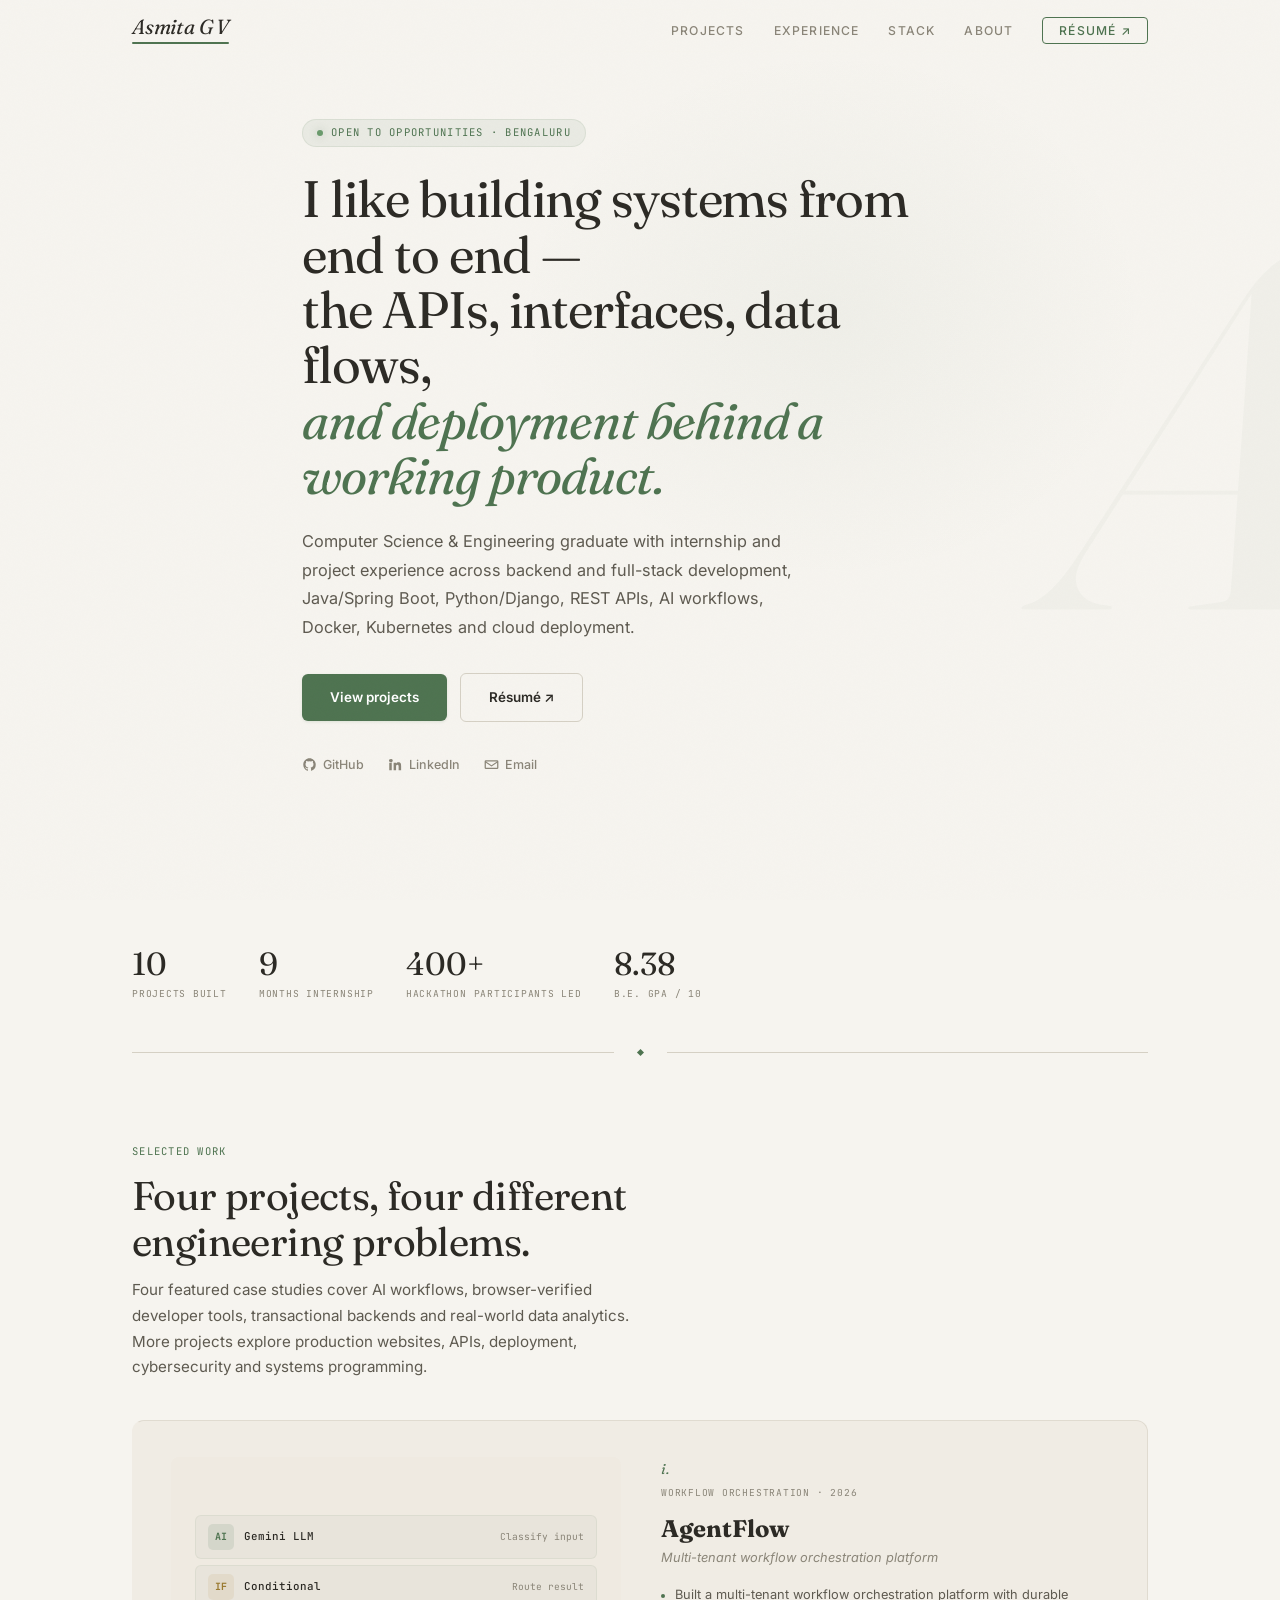
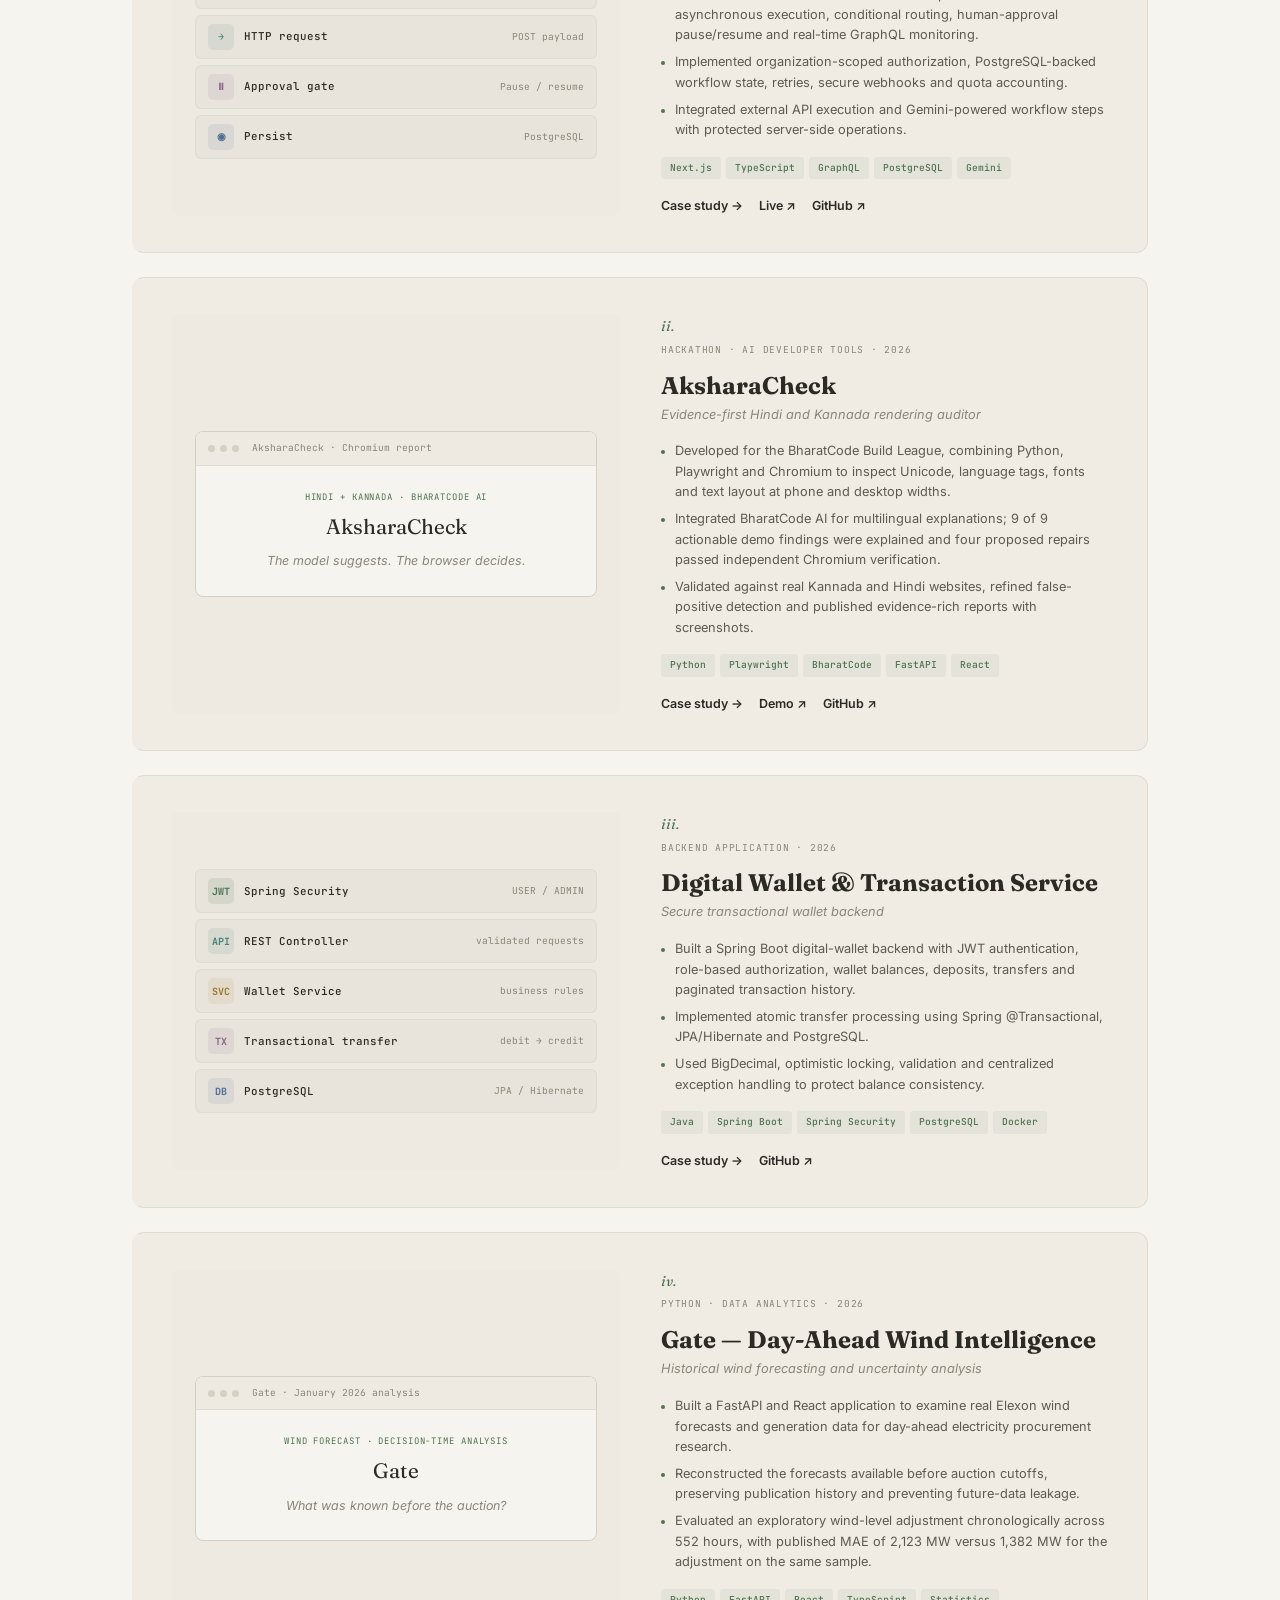
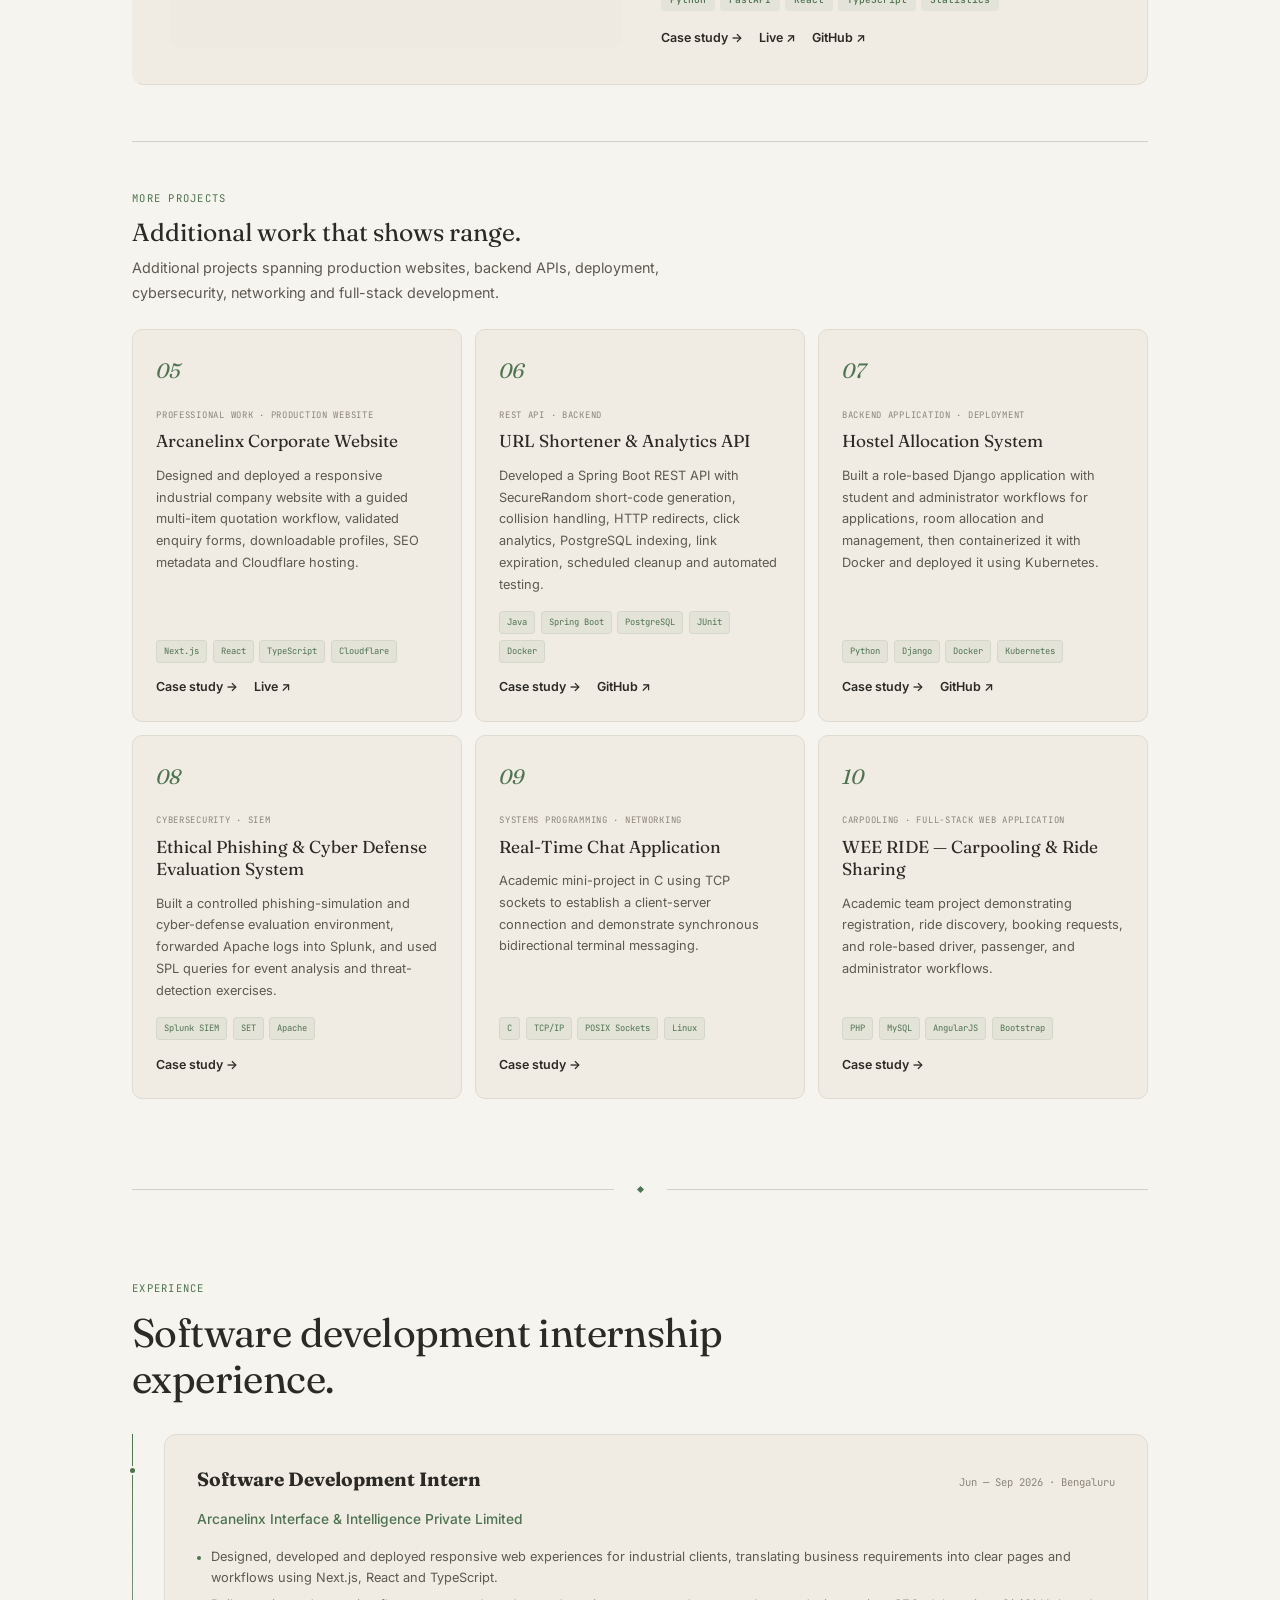
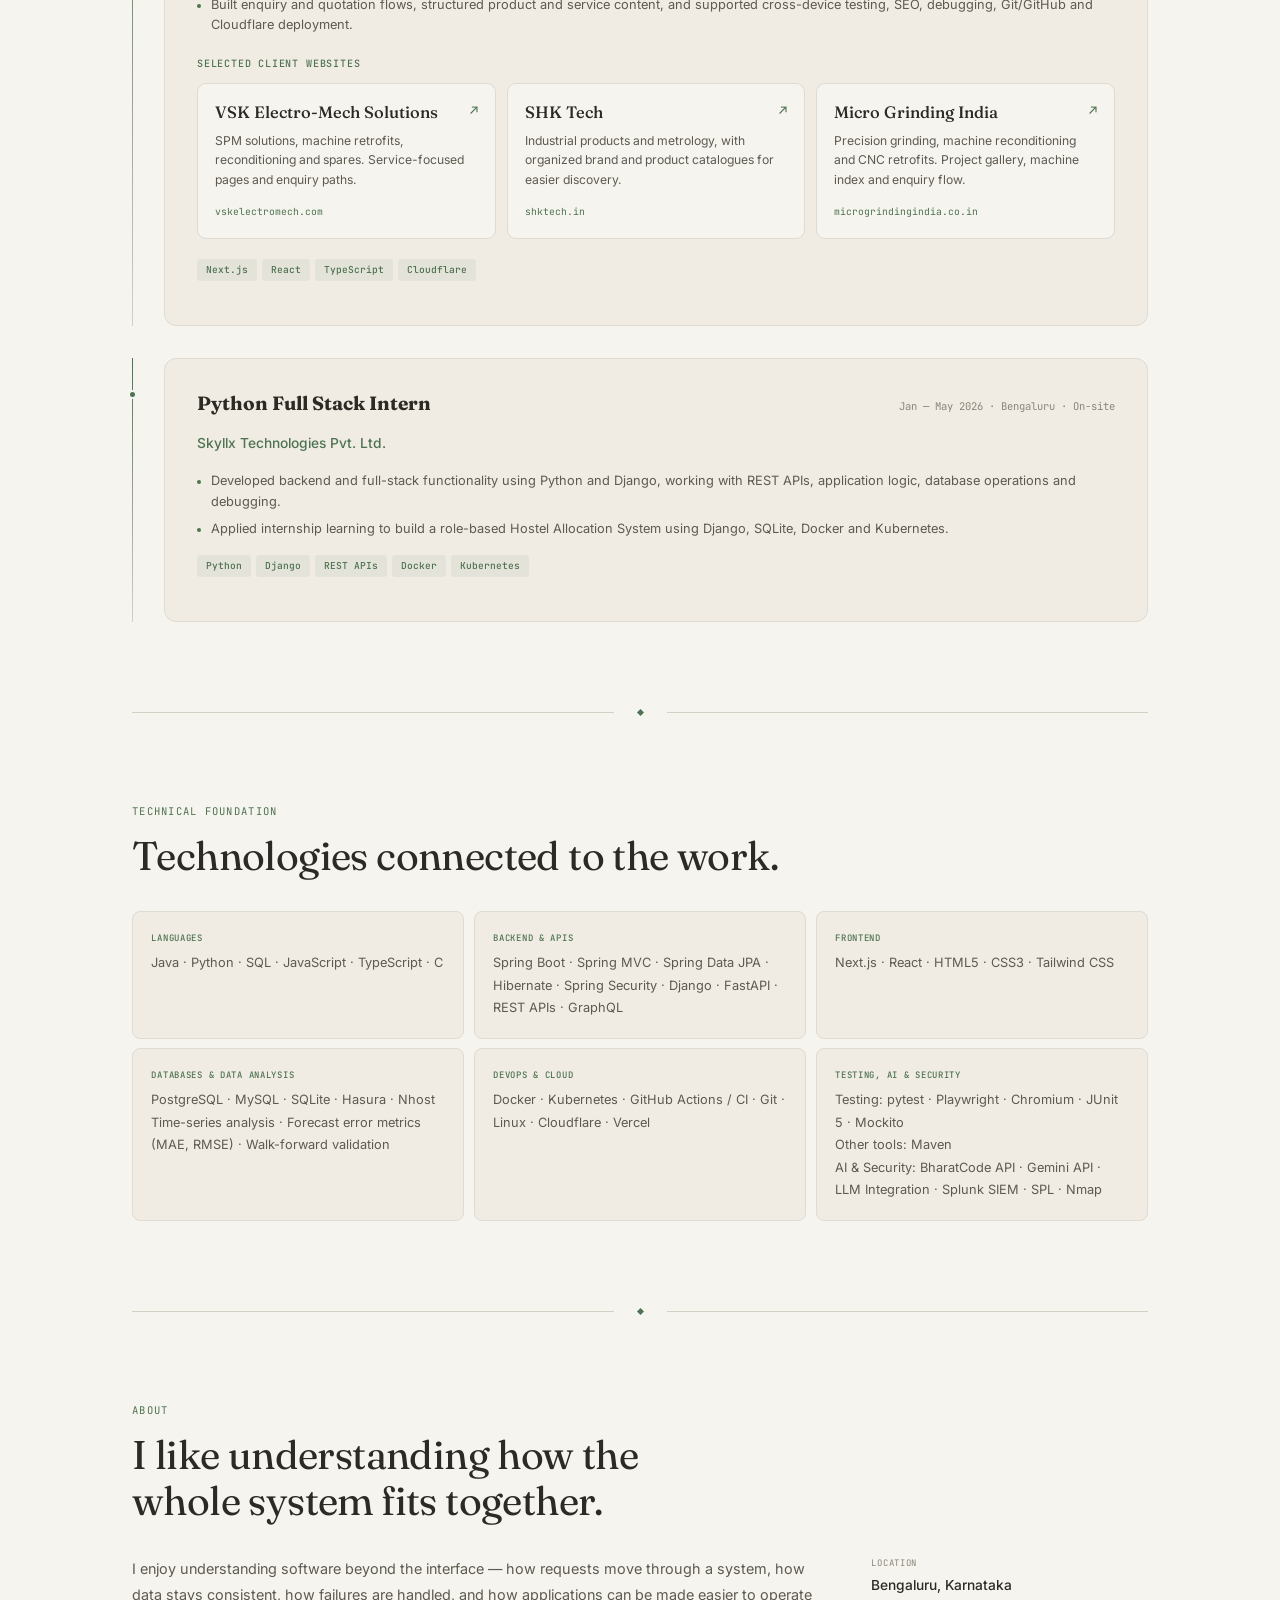
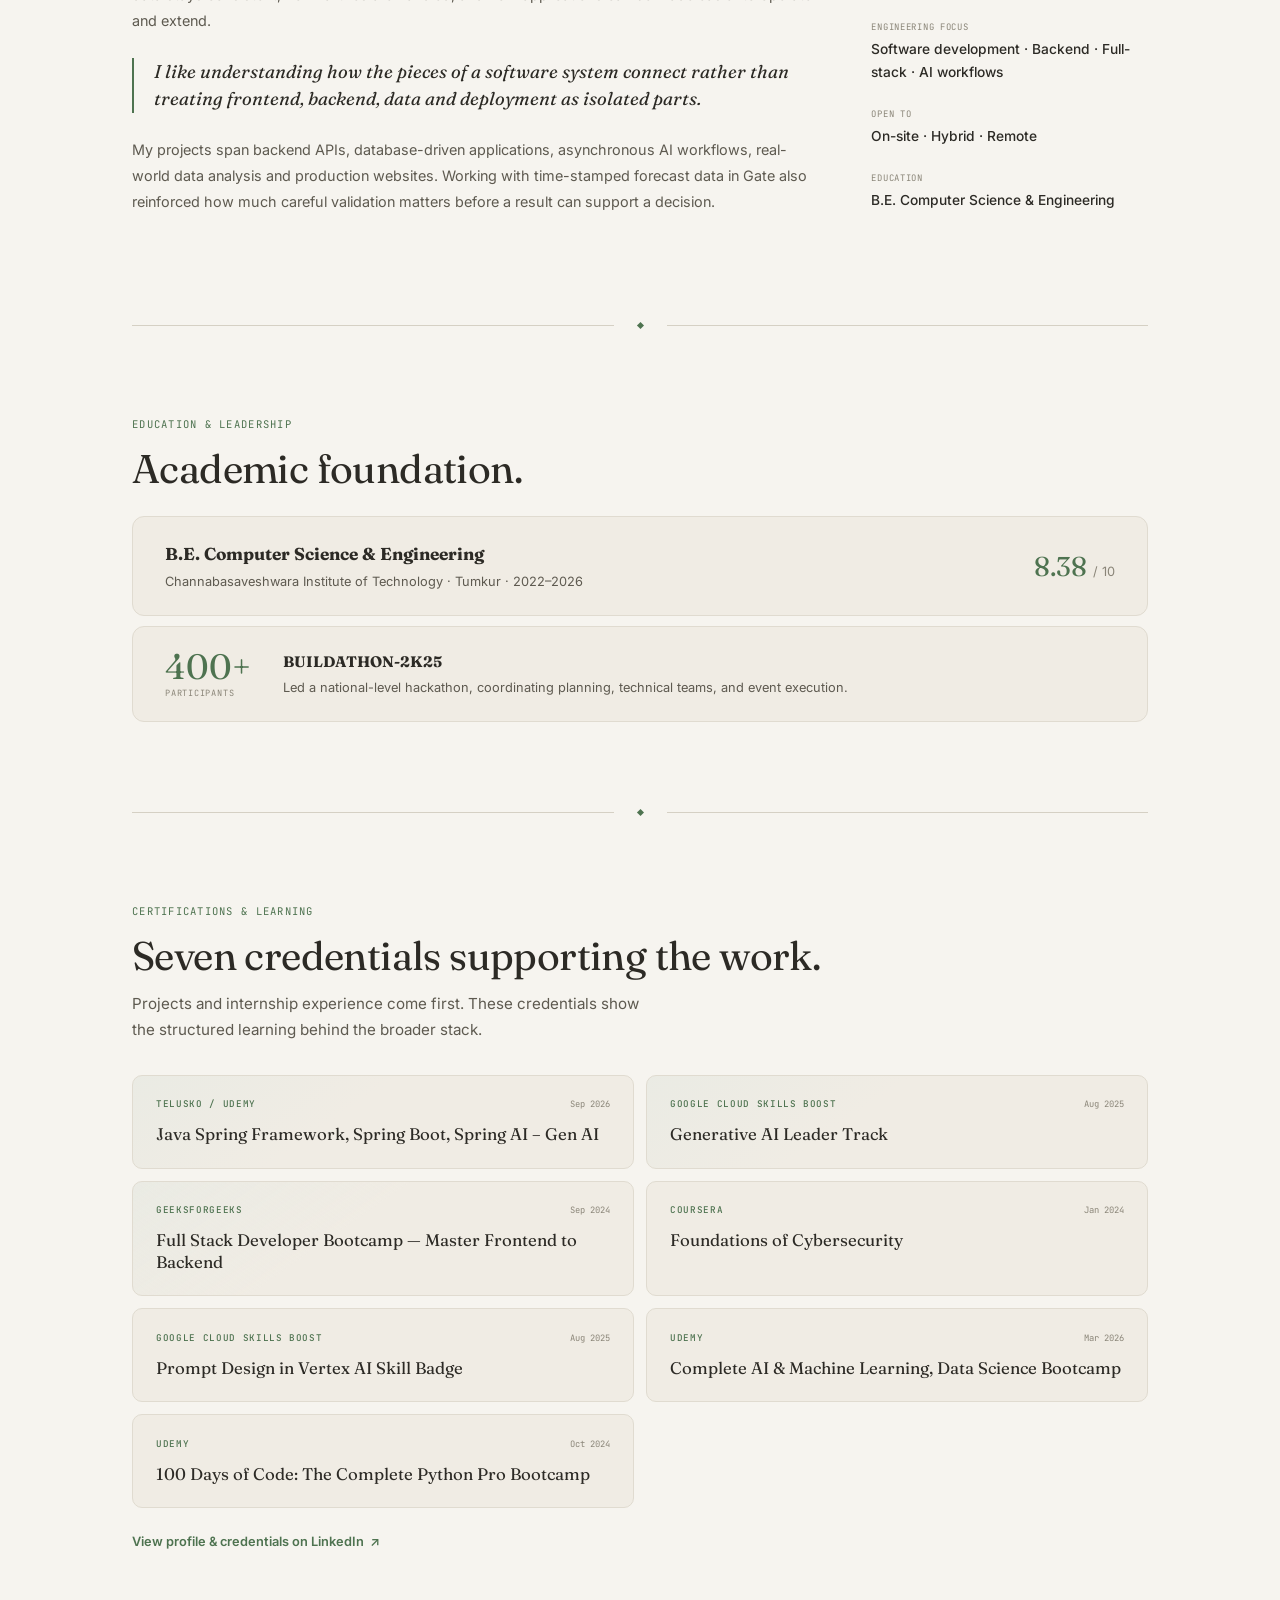
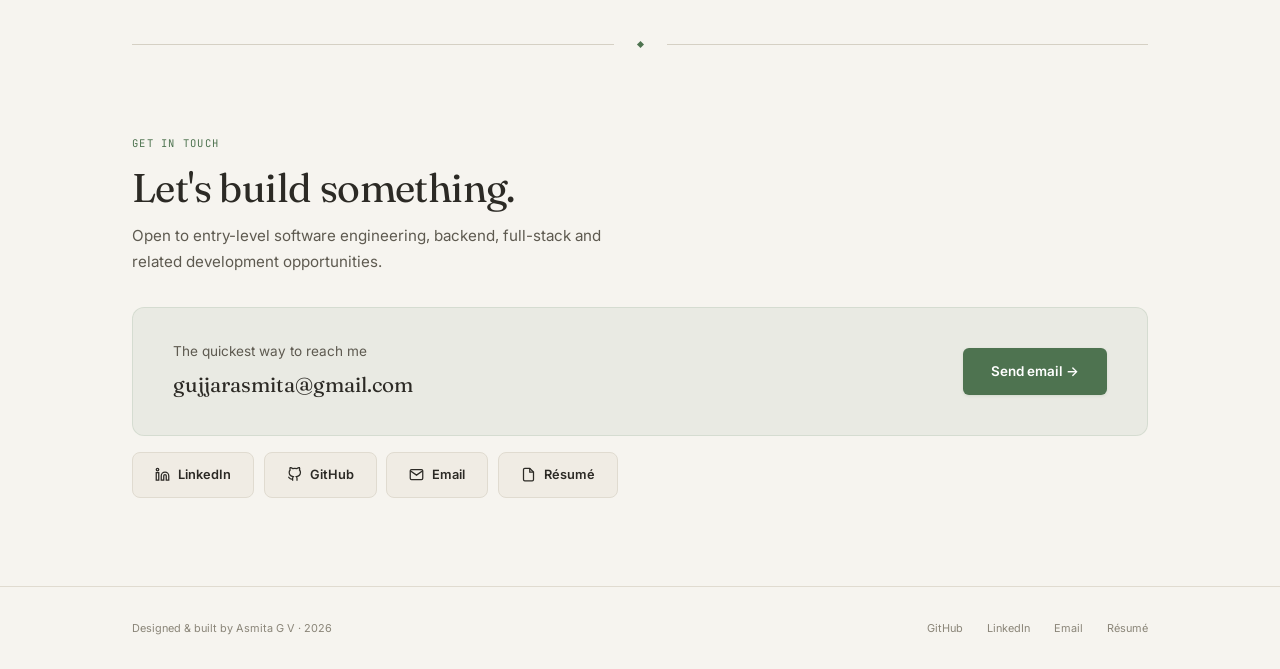
==== commit 088c9cf2: "Reflect Gate analytics and pytest experience in portfolio without redesign" ====
--- a/index.html
+++ b/index.html
@@ -7,9 +7,9 @@
 <meta name="supported-color-schemes" content="light">
 <meta name="theme-color" content="#f6f4ef">
 <title>Asmita G V | Portfolio</title>
-<meta name="description" content="Portfolio of Asmita G V — Computer Science & Engineering graduate with hands-on experience across backend and full-stack software, APIs, database-driven systems, AI-enabled workflows, production web applications and deployment.">
+<meta name="description" content="Portfolio of Asmita G V — Computer Science &amp; Engineering graduate building backend and full-stack systems, Python/FastAPI data analytics, AI workflows and production web applications.">
 <meta property="og:title" content="Asmita G V | Portfolio">
-<meta property="og:description" content="Backend and full-stack systems, Java/Spring Boot, Python/Django, AI workflows, cloud deployment, APIs, and production engineering projects.">
+<meta property="og:description" content="Backend and full-stack engineering, AI workflows, real-world wind data analysis, Python/FastAPI, Java/Spring Boot and deployed web applications.">
 <meta property="og:type" content="website">
 <meta property="og:url" content="https://ashh-droid.github.io/Portfolio/">
 <meta property="og:image" content="https://ashh-droid.github.io/Portfolio/og-portfolio.png.png">
@@ -49,7 +49,7 @@
   <div class="wrap hero-content">
     <div class="hero-tag rv"><span class="hero-tag-dot"></span>Open to opportunities · Bengaluru</div>
     <h1 class="rv">I like building systems from end to <span class="hero-no-break">end —</span><br>the APIs, interfaces, data flows,<br><em>and deployment behind a working product.</em></h1>
-    <p class="hero-sub rv">Computer Science &amp; Engineering graduate with hands-on experience building backend and full-stack software — from APIs and database-driven workflows to production web applications, AI-enabled systems and deployment.</p>
+    <p class="hero-sub rv">Computer Science &amp; Engineering graduate building backend and full-stack software, from APIs and database-driven workflows to real-world data analysis, AI-enabled systems and deployed web applications.</p>
     <div class="hero-btns rv">
       <a class="btn-fill" href="#projects">View projects</a>
       <a class="btn-line" href="Asmita_GV_Resume.pdf?v=20261023" target="_blank" rel="noopener noreferrer">Résumé ↗</a>
@@ -302,9 +302,9 @@
       <div class="tcell rv-scale"><div class="tcell-h">Languages</div><div class="tcell-body">Java · Python · SQL · JavaScript · TypeScript · C</div></div>
       <div class="tcell rv-scale"><div class="tcell-h">Backend &amp; APIs</div><div class="tcell-body">Spring Boot · Spring MVC · Spring Data JPA · Hibernate · Spring Security · Django · FastAPI · REST APIs · GraphQL</div></div>
       <div class="tcell rv-scale"><div class="tcell-h">Frontend</div><div class="tcell-body">Next.js · React · HTML5 · CSS3 · Tailwind CSS</div></div>
-      <div class="tcell rv-scale"><div class="tcell-h">Databases &amp; Platforms</div><div class="tcell-body">PostgreSQL · MySQL · SQLite · Hasura · Nhost</div></div>
+      <div class="tcell rv-scale"><div class="tcell-h">Databases &amp; Data Analysis</div><div class="tcell-body">PostgreSQL · MySQL · SQLite · Hasura · Nhost<br>Time-series analysis · Forecast error metrics (MAE, RMSE) · Walk-forward validation</div></div>
       <div class="tcell rv-scale"><div class="tcell-h">DevOps &amp; Cloud</div><div class="tcell-body">Docker · Kubernetes · GitHub Actions / CI · Git · Linux · Cloudflare · Vercel</div></div>
-      <div class="tcell rv-scale"><div class="tcell-h">Testing, AI &amp; Security</div><div class="tcell-body">Browser testing: Playwright · Chromium<br>Other tools: JUnit 5 · Mockito · Maven<br>AI &amp; Security: BharatCode API · Gemini API · LLM Integration · Splunk SIEM · SPL · Nmap</div></div>
+      <div class="tcell rv-scale"><div class="tcell-h">Testing, AI &amp; Security</div><div class="tcell-body">Testing: pytest · Playwright · Chromium · JUnit 5 · Mockito<br>Other tools: Maven<br>AI &amp; Security: BharatCode API · Gemini API · LLM Integration · Splunk SIEM · SPL · Nmap</div></div>
     </div>
   </div>
 </section>
@@ -317,7 +317,7 @@
       <div>
         <p>I enjoy understanding software beyond the interface — how requests move through a system, how data stays consistent, how failures are handled, and how applications can be made easier to operate and extend.</p>
         <div class="pull-quote">I like understanding how the pieces of a software system connect rather than treating frontend, backend, data and deployment as isolated parts.</div>
-        <p>My work so far has taken me across backend APIs, database-driven applications, full-stack products, asynchronous workflows, production websites and deployment. That breadth has helped me develop a practical understanding of how software moves from an idea to a working product.</p>
+        <p>My projects span backend APIs, database-driven applications, asynchronous AI workflows, real-world data analysis and production websites. Working with time-stamped forecast data in Gate also reinforced how much careful validation matters before a result can support a decision.</p>
       </div>
       <div>
         <div class="about-detail"><div class="about-detail-l">Location</div><div class="about-detail-v">Bengaluru, Karnataka</div></div>
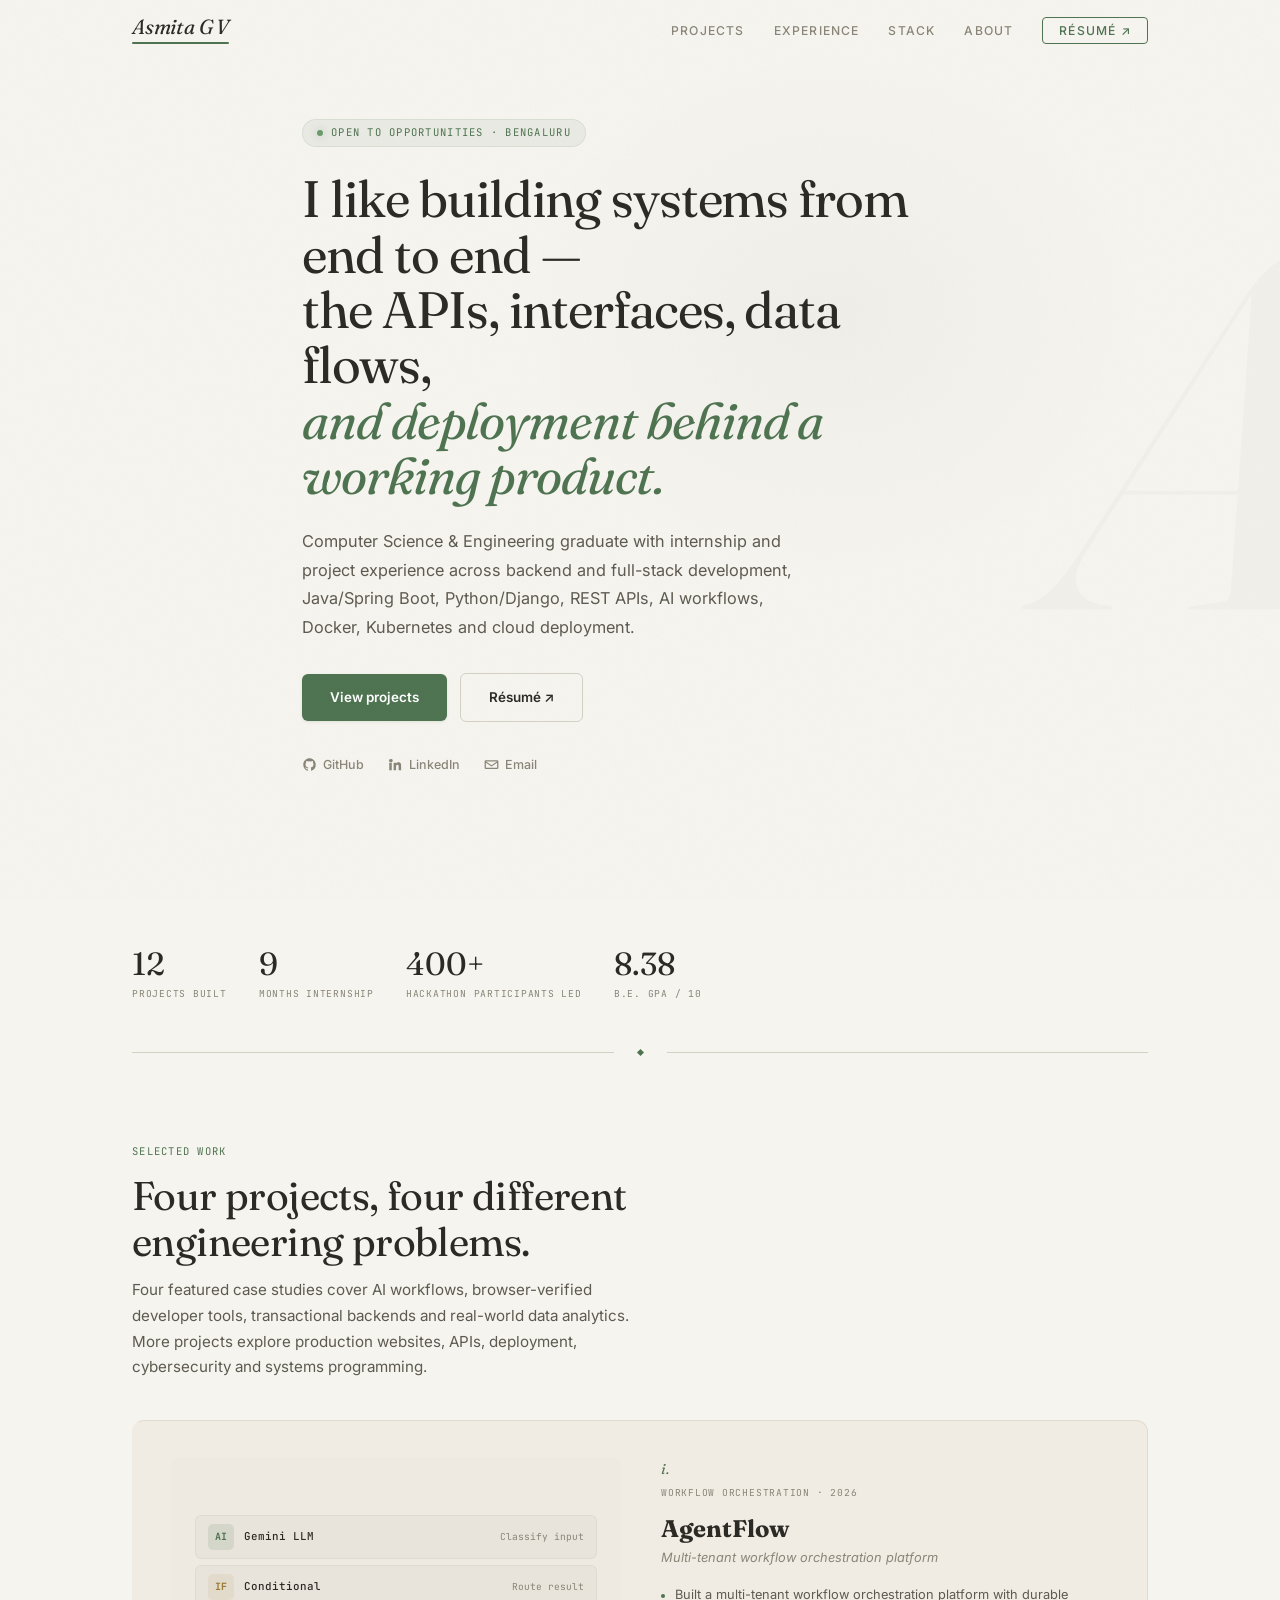
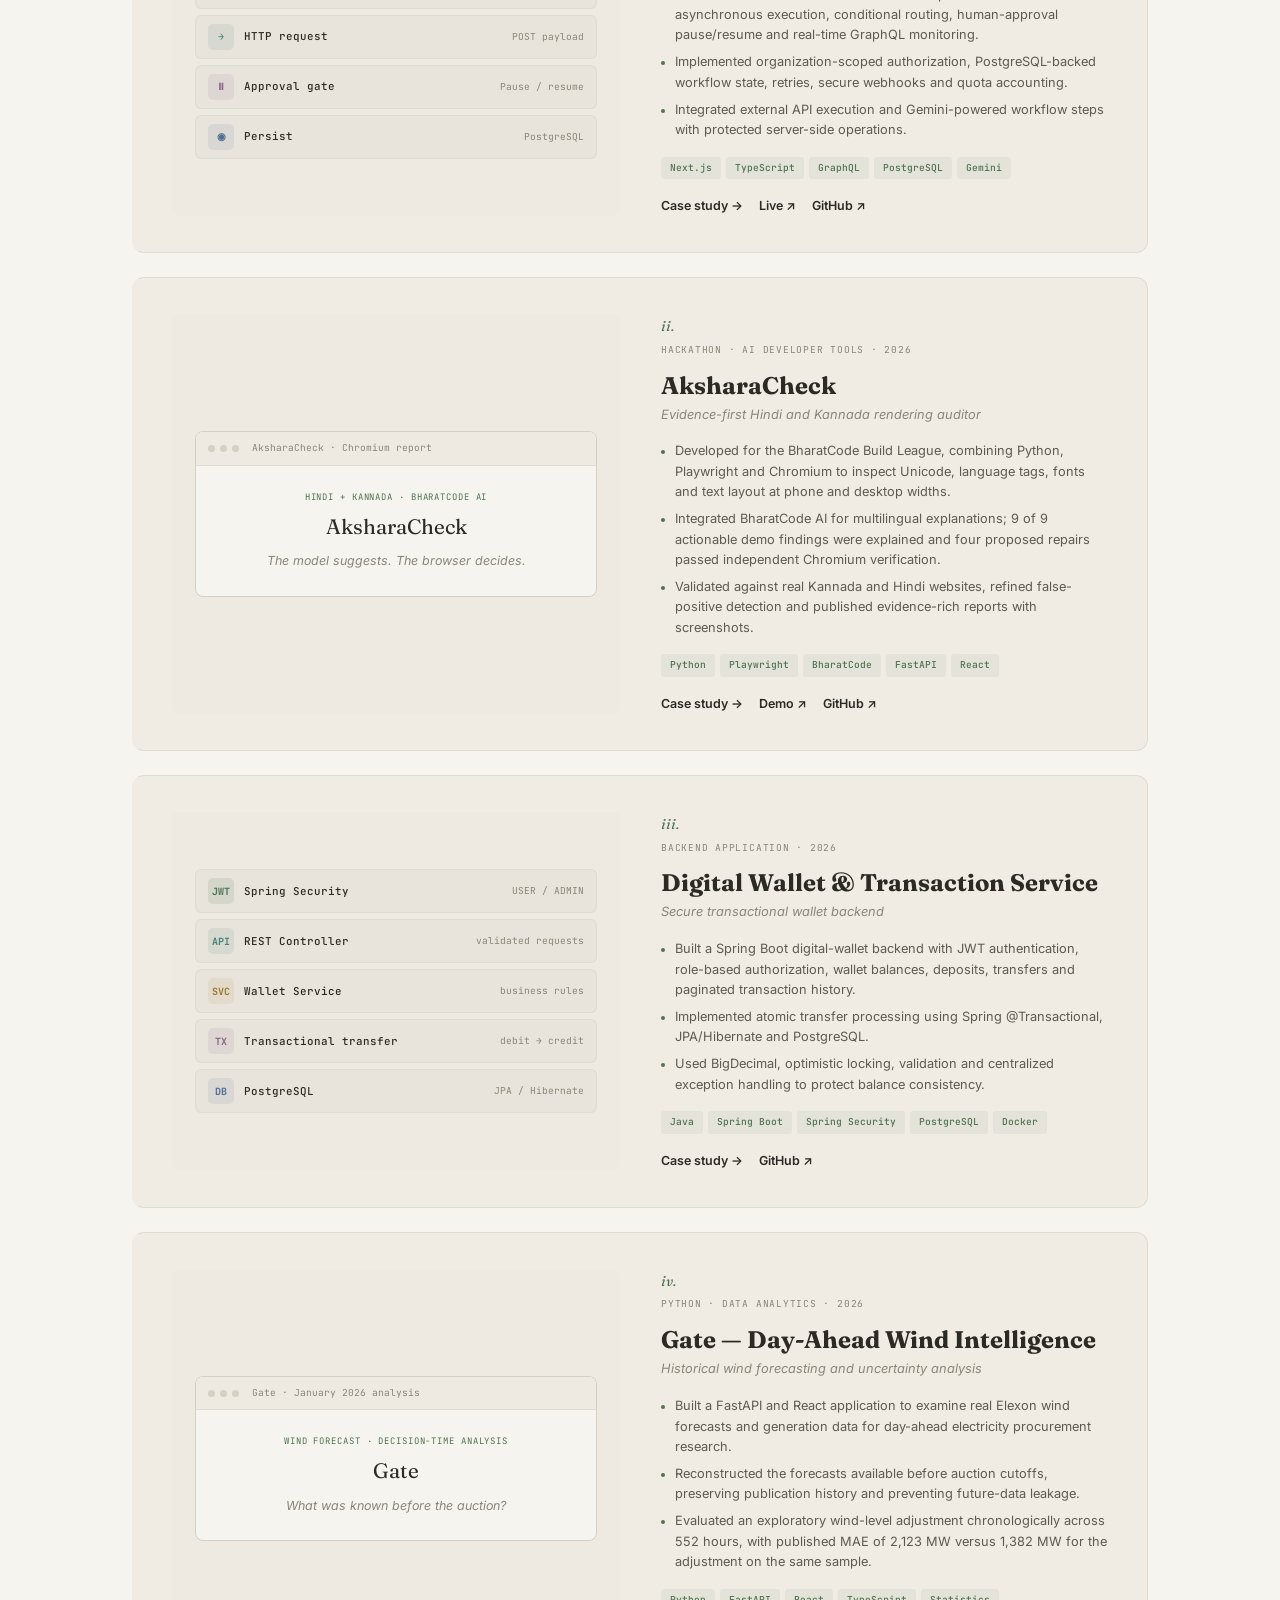
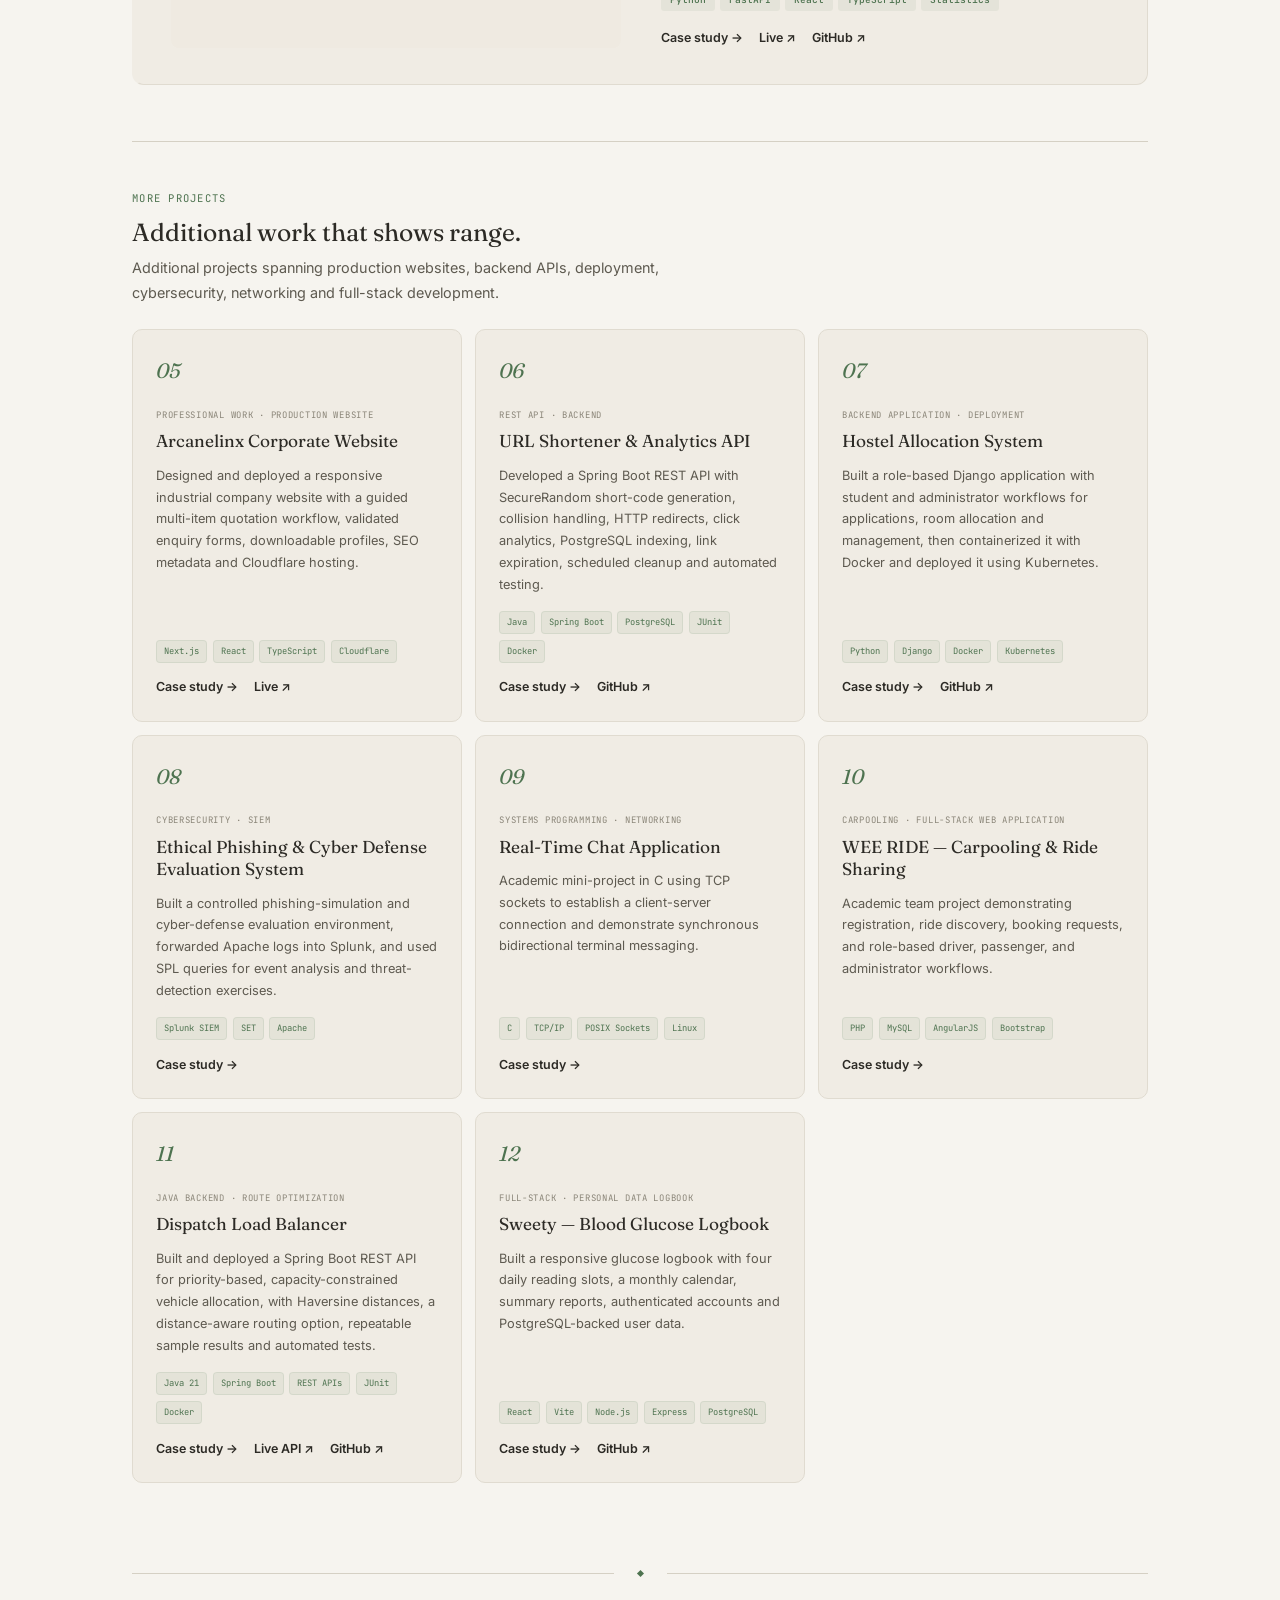
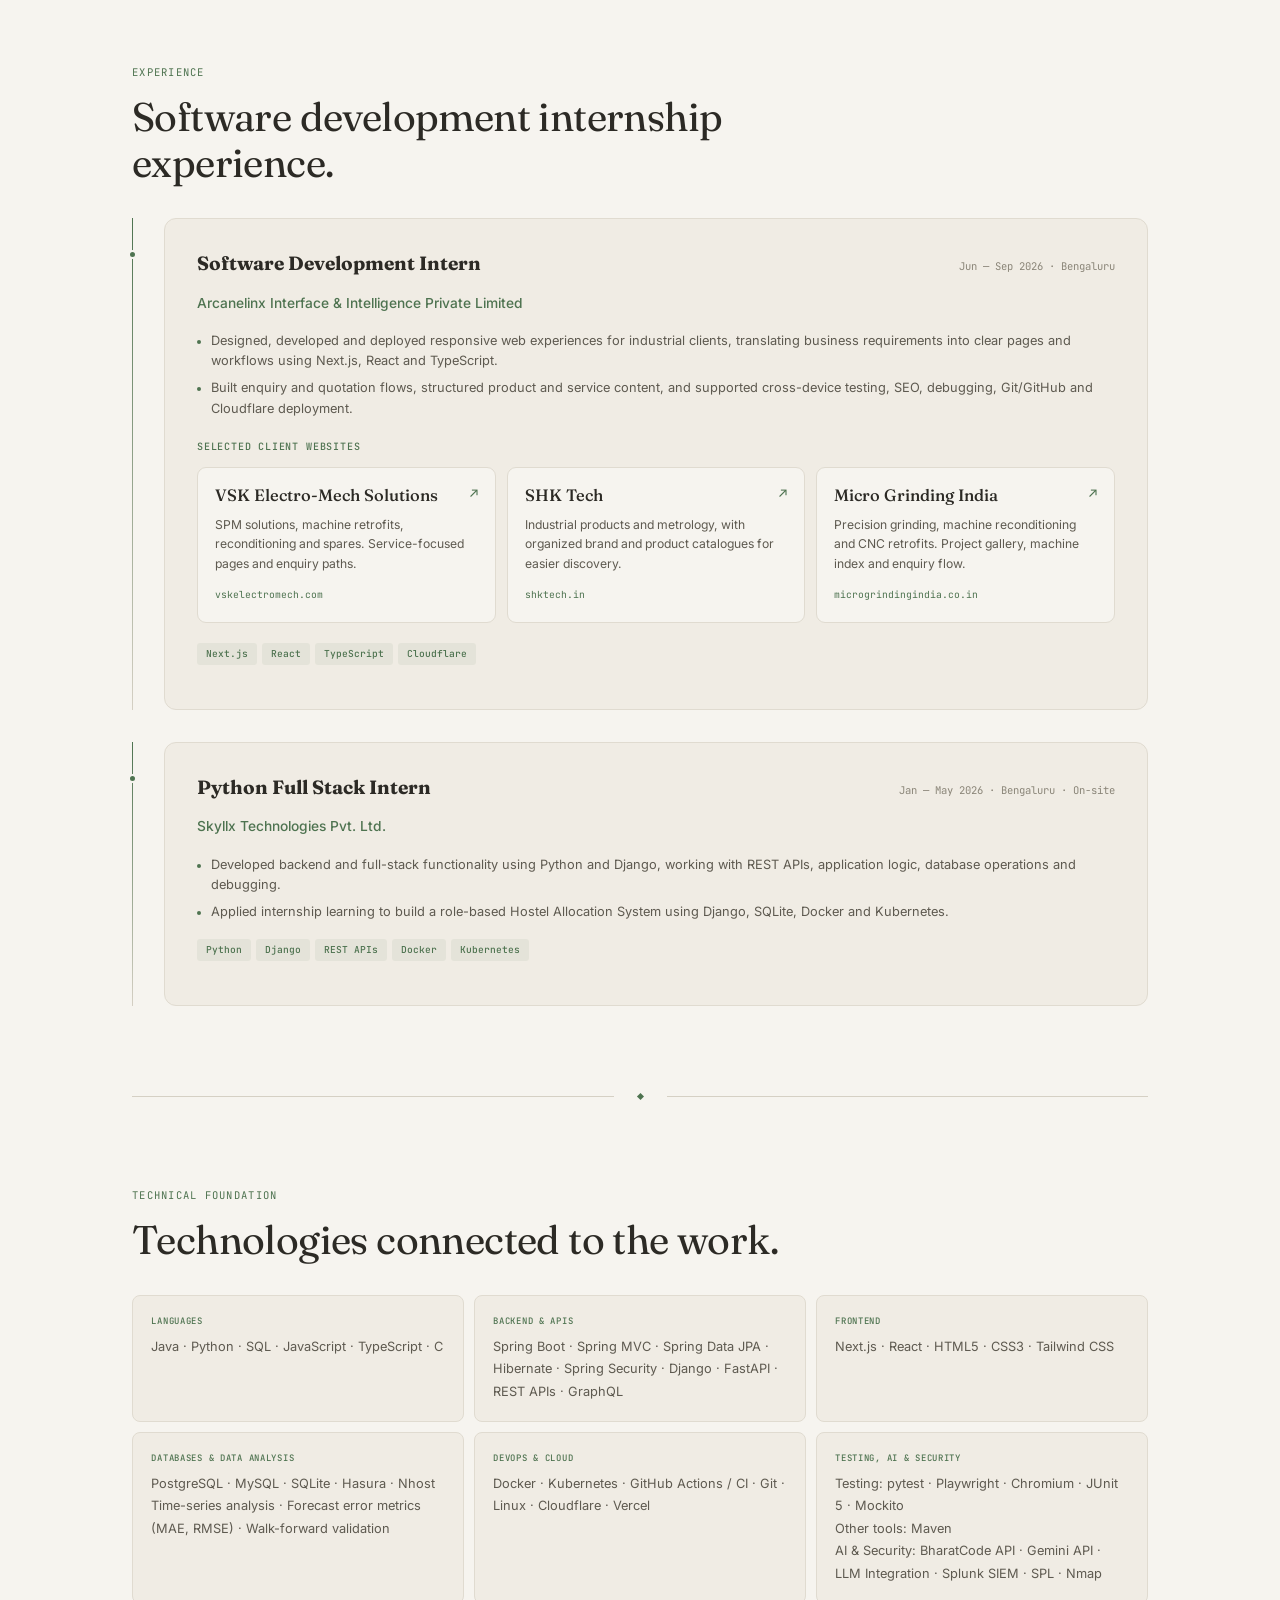
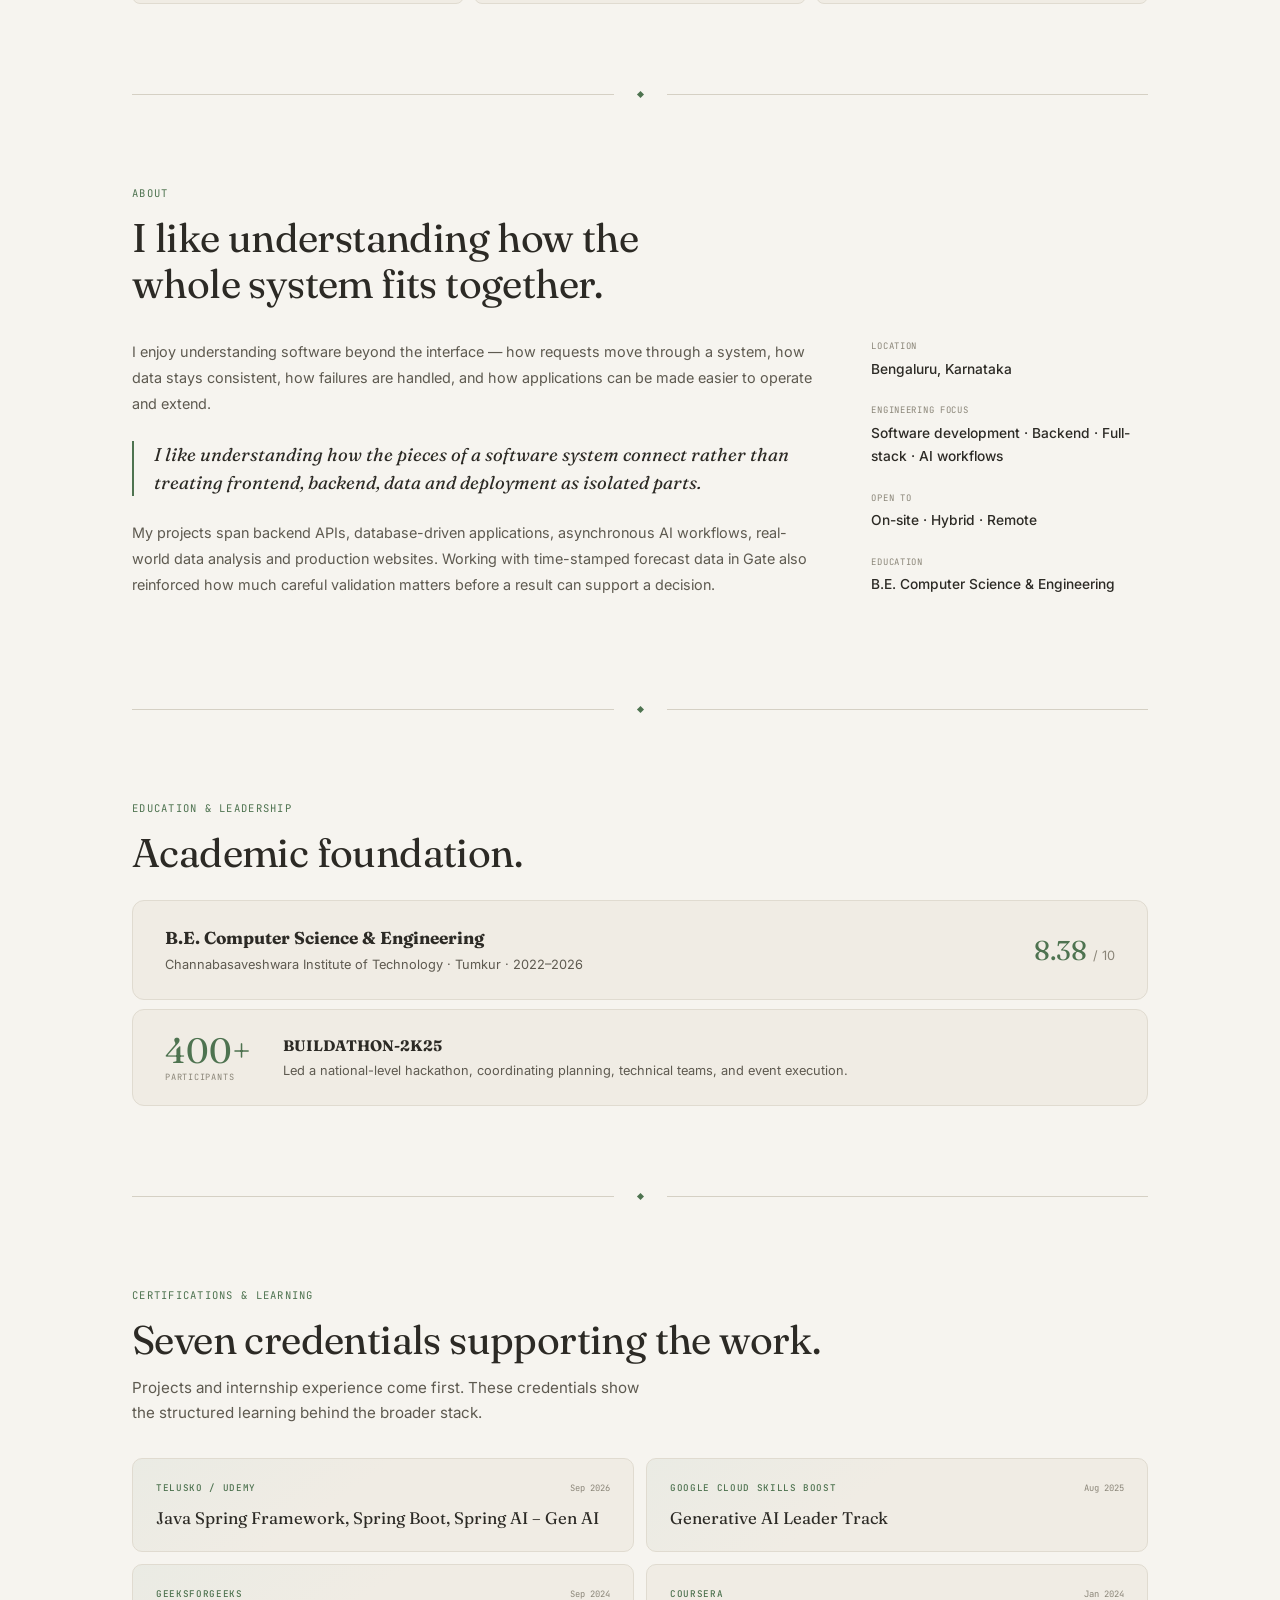
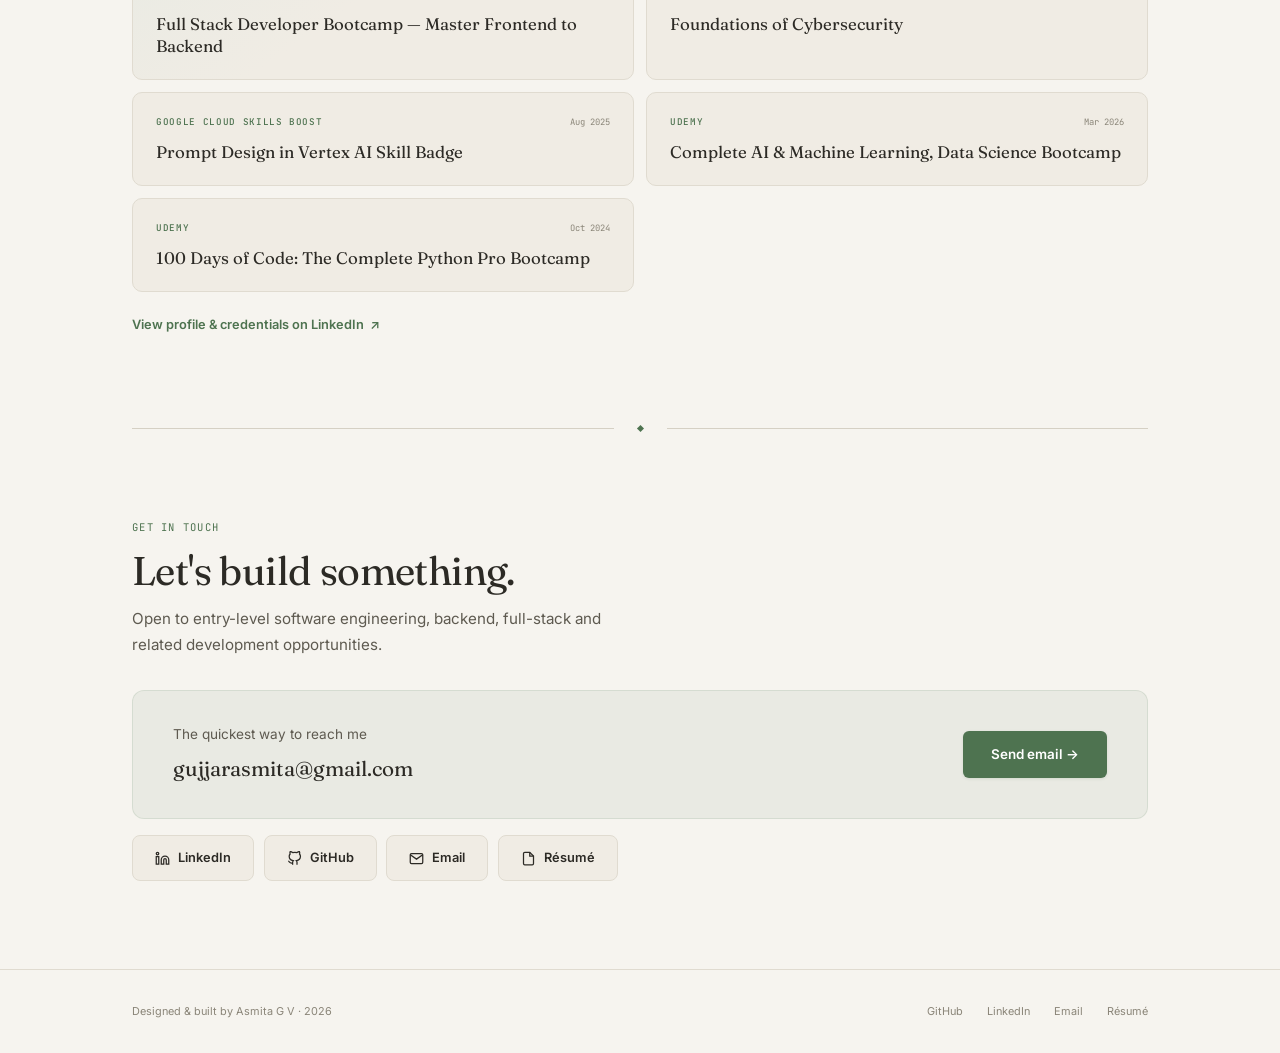
==== commit 0edd33bb: "feat: include dispatch and Sweety in existing project cards" ====
--- a/index.html
+++ b/index.html
@@ -64,7 +64,7 @@
 
 <div class="wrap">
   <div class="stats rv">
-    <div class="stat"><div class="stat-num" data-count="10">0</div><div class="stat-label">Projects built</div></div>
+    <div class="stat"><div class="stat-num" data-count="12">0</div><div class="stat-label">Projects built</div></div>
     <div class="stat"><div class="stat-num" data-count="9">0</div><div class="stat-label">Months internship</div></div>
     <div class="stat"><div class="stat-num" data-count="400" data-suffix="+">0</div><div class="stat-label">Hackathon participants led</div></div>
     <div class="stat"><div class="stat-num" data-count="8.38">0</div><div class="stat-label">B.E. GPA / 10</div></div>
@@ -182,8 +182,8 @@
           <div class="tags"><span class="tag">Python</span><span class="tag">FastAPI</span><span class="tag">React</span><span class="tag">TypeScript</span><span class="tag">Statistics</span></div>
           <div class="pcard-links">
             <a href="project-gate.html">Case study <span class="arr">→</span></a>
-            <a href="https://r7k4m2q.vercel.app/" target="_blank" rel="noopener noreferrer">Live <span class="arr">↗</span></a>
-            <a href="https://github.com/ashh-droid/r7k4m2q" target="_blank" rel="noopener noreferrer">GitHub <span class="arr">↗</span></a>
+            <a href="https://gate-ashhdroid.vercel.app/" target="_blank" rel="noopener noreferrer">Live <span class="arr">↗</span></a>
+            <a href="https://github.com/ashh-droid/Gate" target="_blank" rel="noopener noreferrer">GitHub <span class="arr">↗</span></a>
           </div>
         </div>
       </article>
@@ -236,6 +236,27 @@
           <p>Academic team project demonstrating registration, ride discovery, booking requests, and role-based driver, passenger, and administrator workflows.</p>
           <div class="mini-tags"><span>PHP</span><span>MySQL</span><span>AngularJS</span><span>Bootstrap</span></div>
           <div class="pcard-links"><a href="project-wee-ride.html">Case study <span class="arr">→</span></a></div>
+        </article>
+        <article class="mini-card rv-scale">
+          <span class="mini-index">11</span><div class="mini-kicker">Java backend · Route optimization</div>
+          <h3>Dispatch Load Balancer</h3>
+          <p>Built and deployed a Spring Boot REST API for priority-based, capacity-constrained vehicle allocation, with Haversine distances, a distance-aware routing option, repeatable sample results and automated tests.</p>
+          <div class="mini-tags"><span>Java 21</span><span>Spring Boot</span><span>REST APIs</span><span>JUnit</span><span>Docker</span></div>
+          <div class="pcard-links">
+            <a href="project-dispatch-load-balancer.html">Case study <span class="arr">→</span></a>
+            <a href="https://dispatch-load-balancer-0lce.onrender.com/swagger-ui/index.html" target="_blank" rel="noopener noreferrer">Live API <span class="arr">↗</span></a>
+            <a href="https://github.com/ashh-droid/dispatch-load-balancer" target="_blank" rel="noopener noreferrer">GitHub <span class="arr">↗</span></a>
+          </div>
+        </article>
+        <article class="mini-card rv-scale">
+          <span class="mini-index">12</span><div class="mini-kicker">Full-stack · Personal data logbook</div>
+          <h3>Sweety — Blood Glucose Logbook</h3>
+          <p>Built a responsive glucose logbook with four daily reading slots, a monthly calendar, summary reports, authenticated accounts and PostgreSQL-backed user data.</p>
+          <div class="mini-tags"><span>React</span><span>Vite</span><span>Node.js</span><span>Express</span><span>PostgreSQL</span></div>
+          <div class="pcard-links">
+            <a href="project-sweety.html">Case study <span class="arr">→</span></a>
+            <a href="https://github.com/ashh-droid/sweety-glucose-tracker" target="_blank" rel="noopener noreferrer">GitHub <span class="arr">↗</span></a>
+          </div>
         </article>
       </div>
     </div>
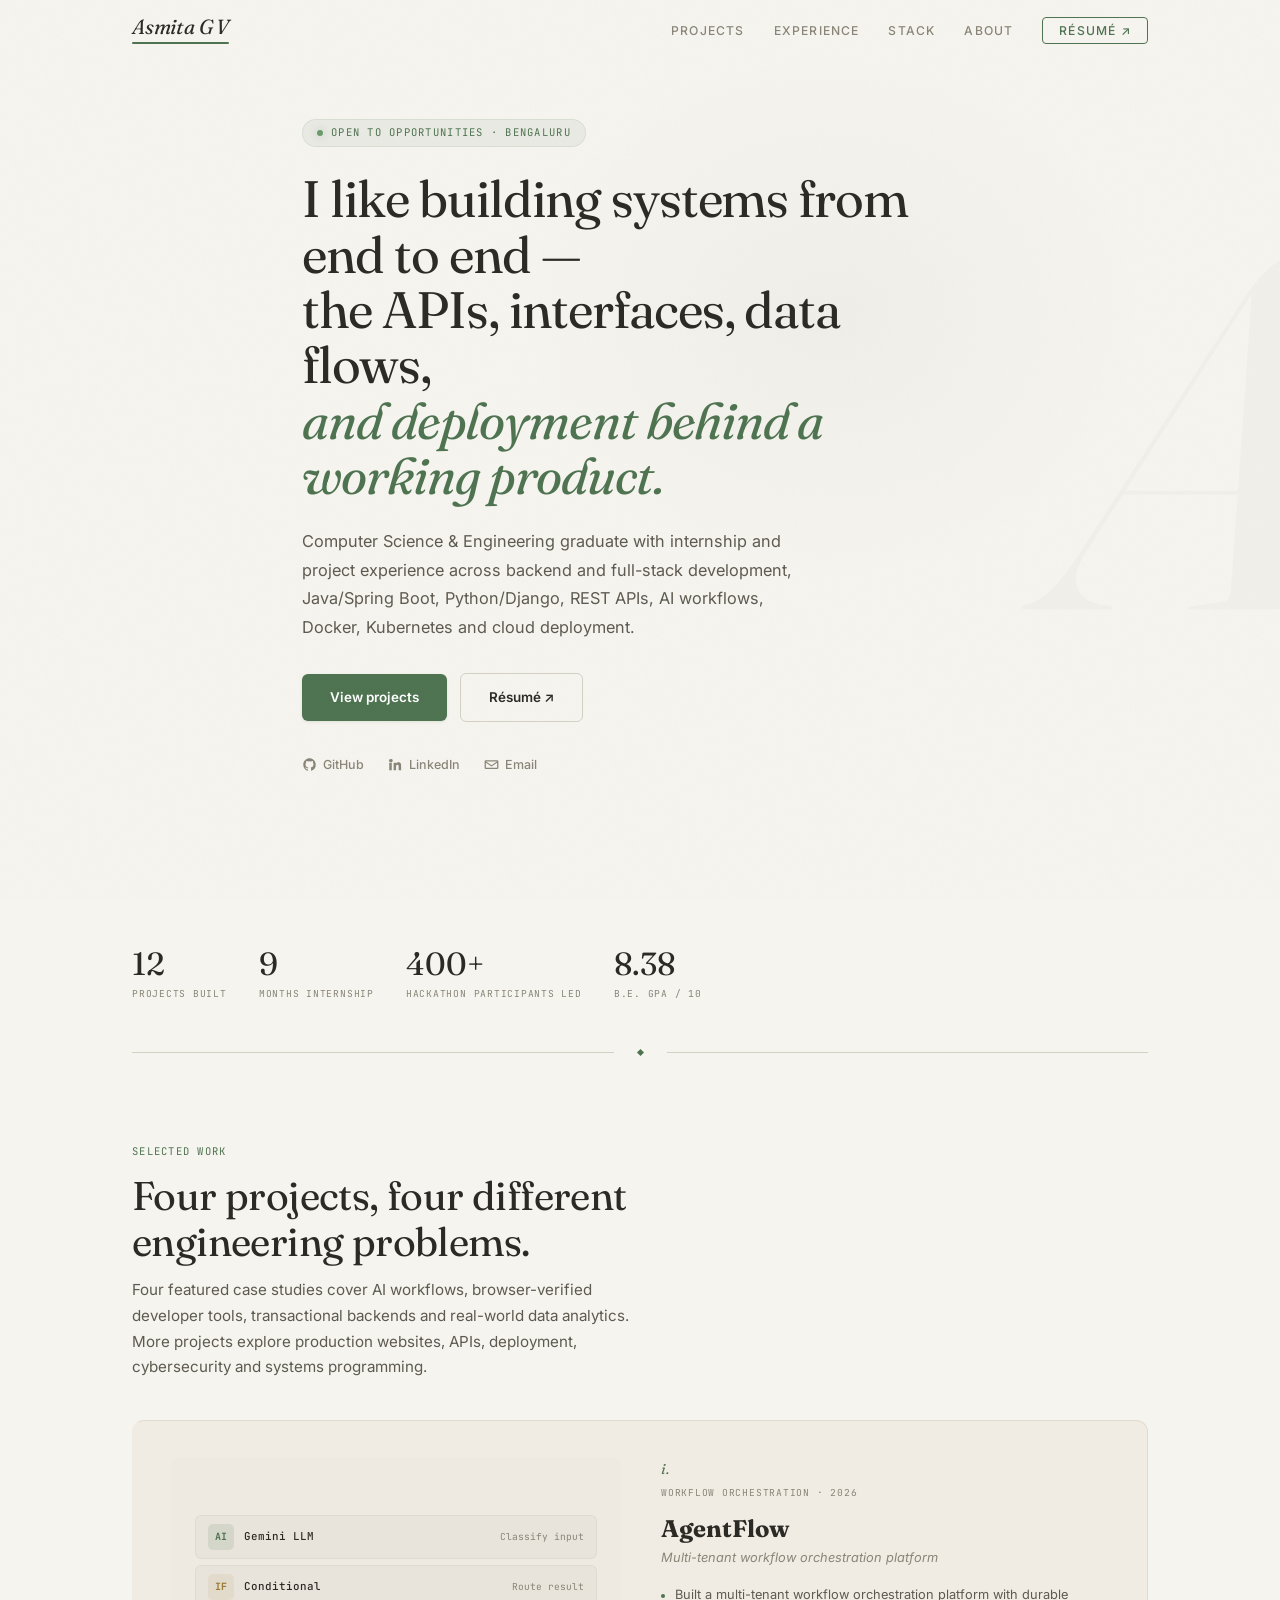
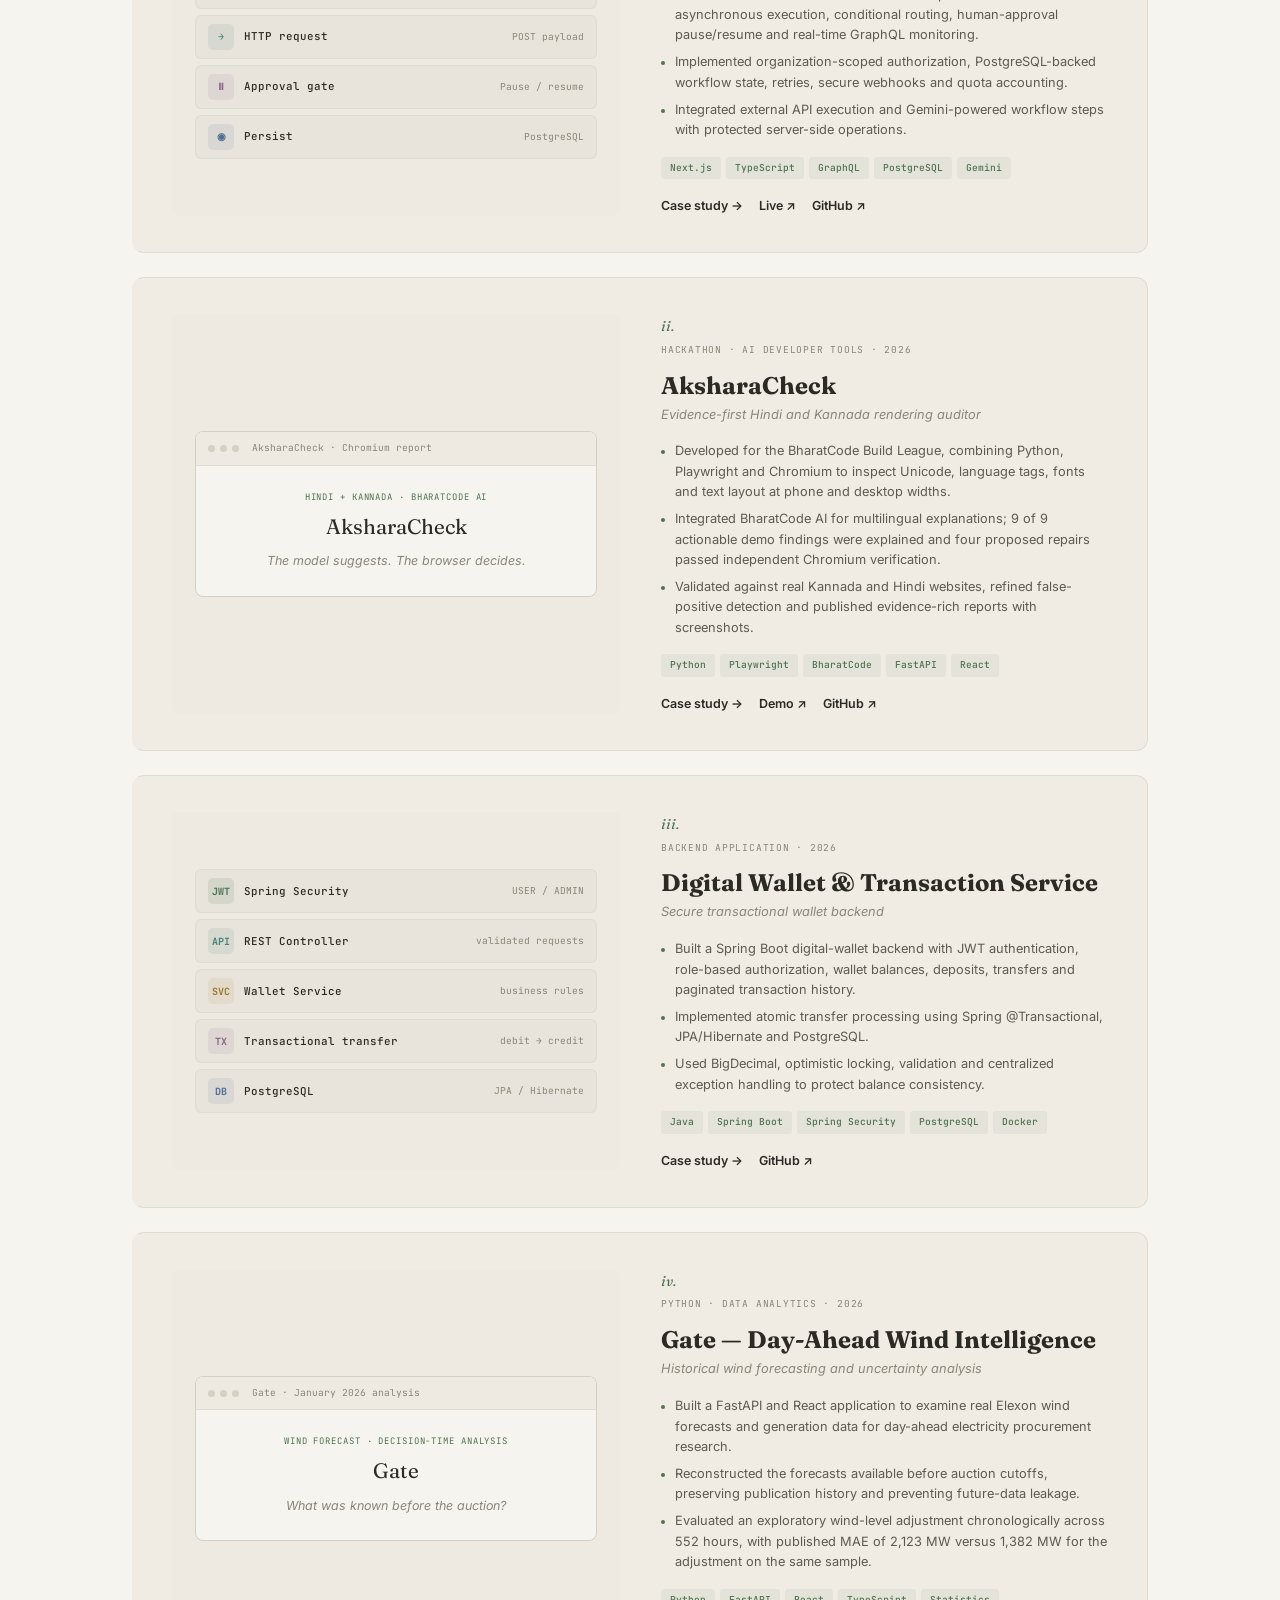
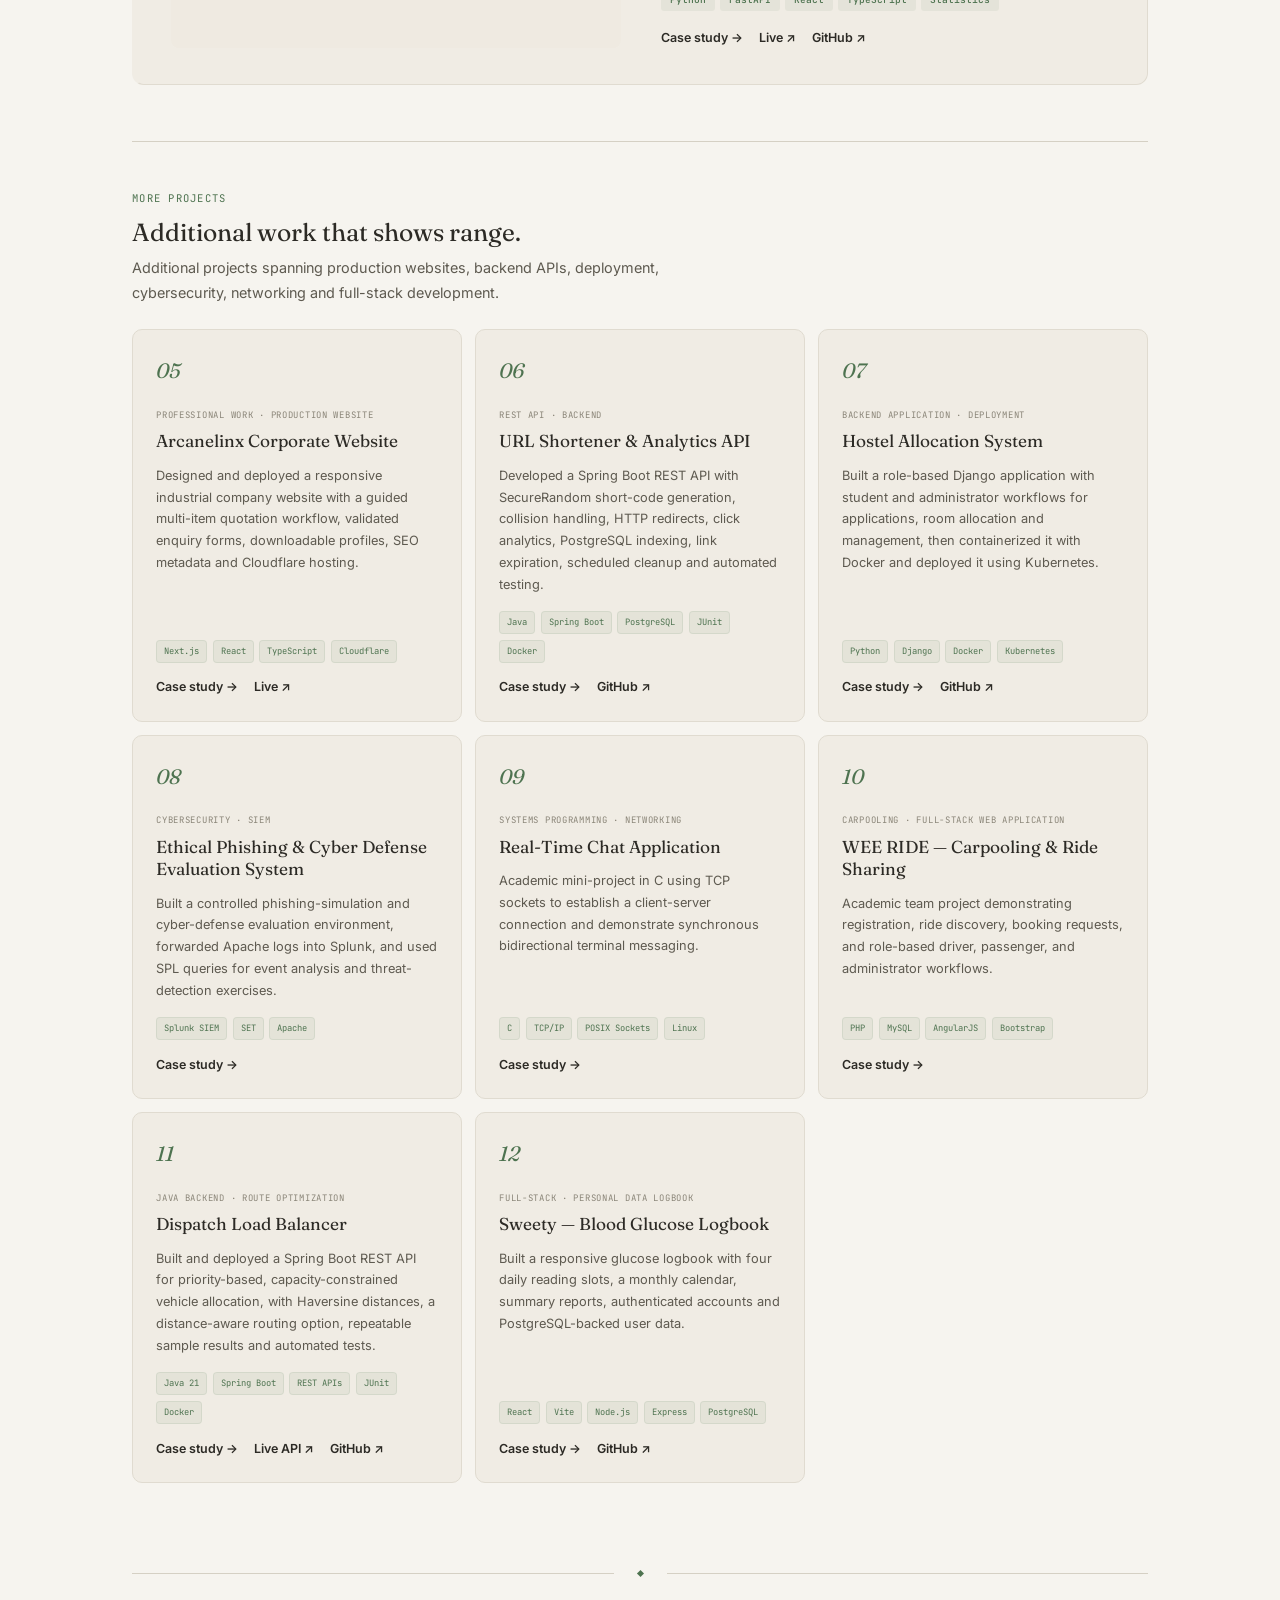
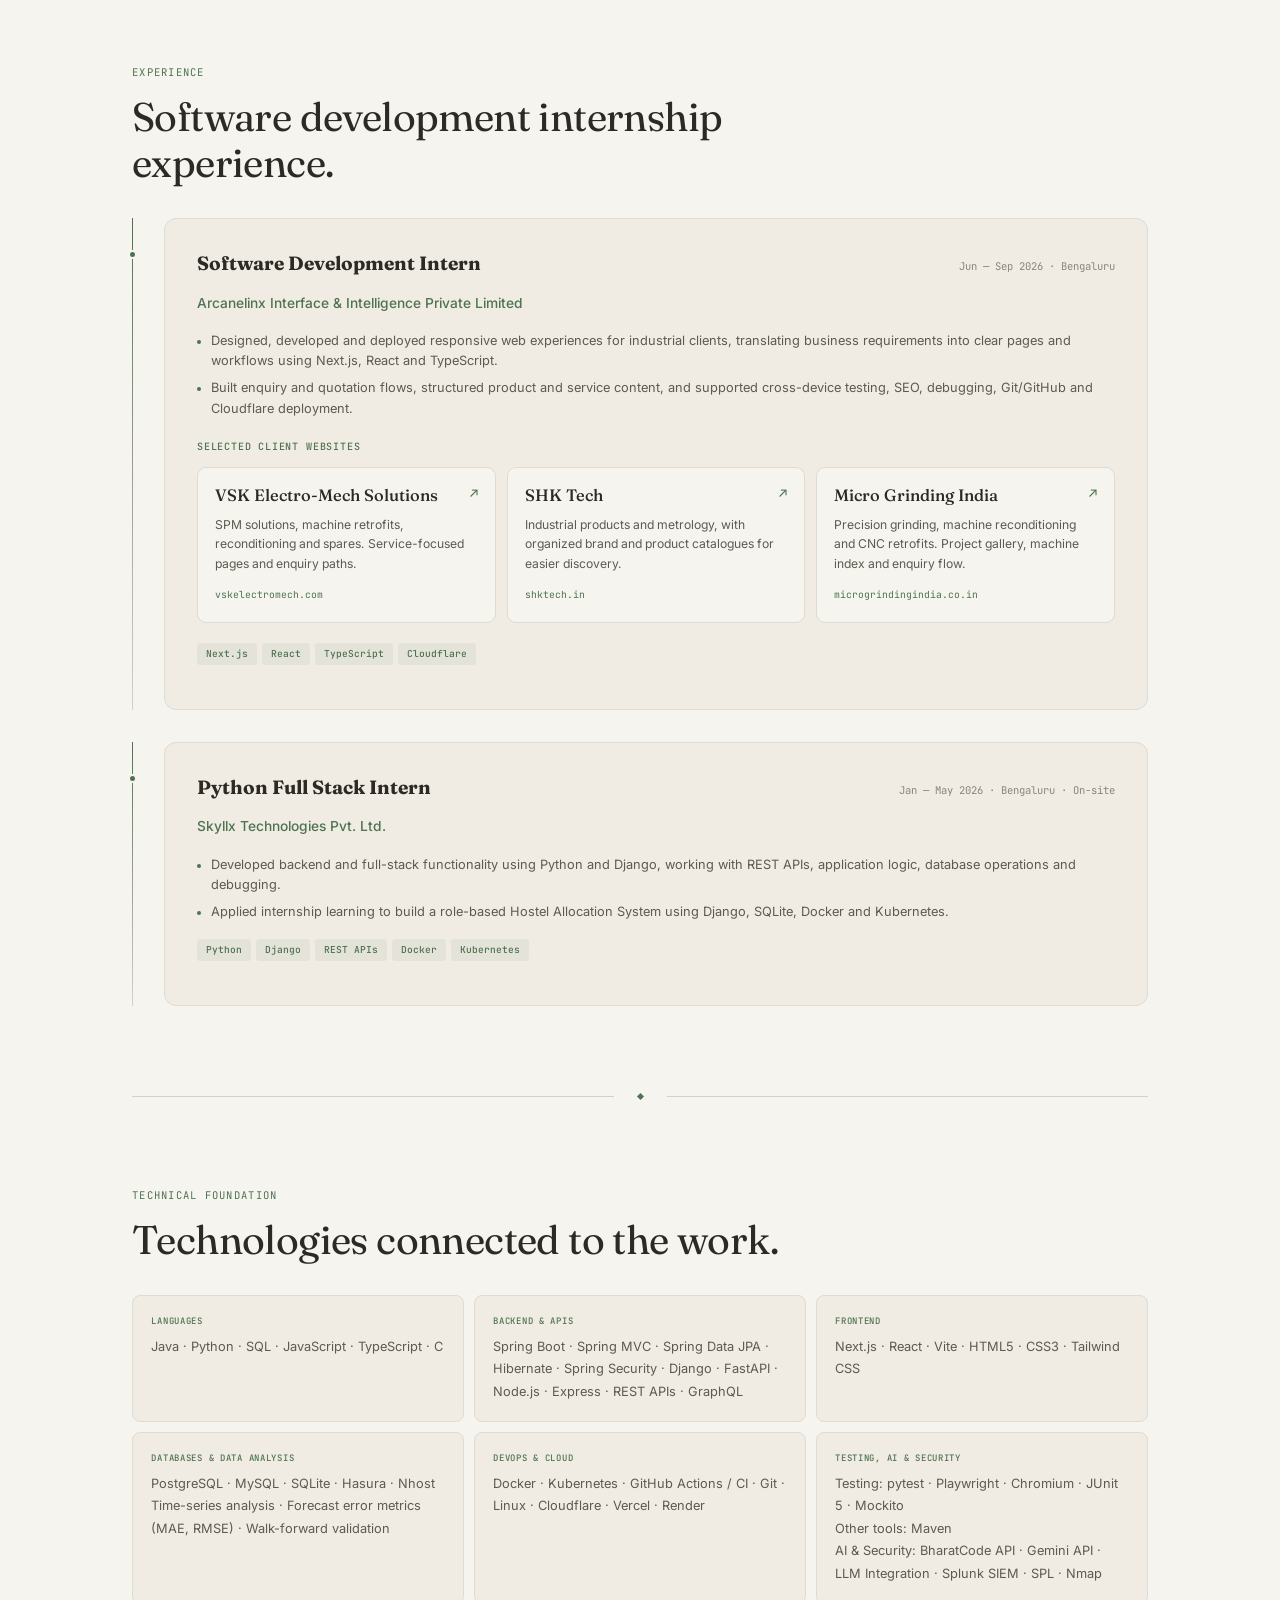
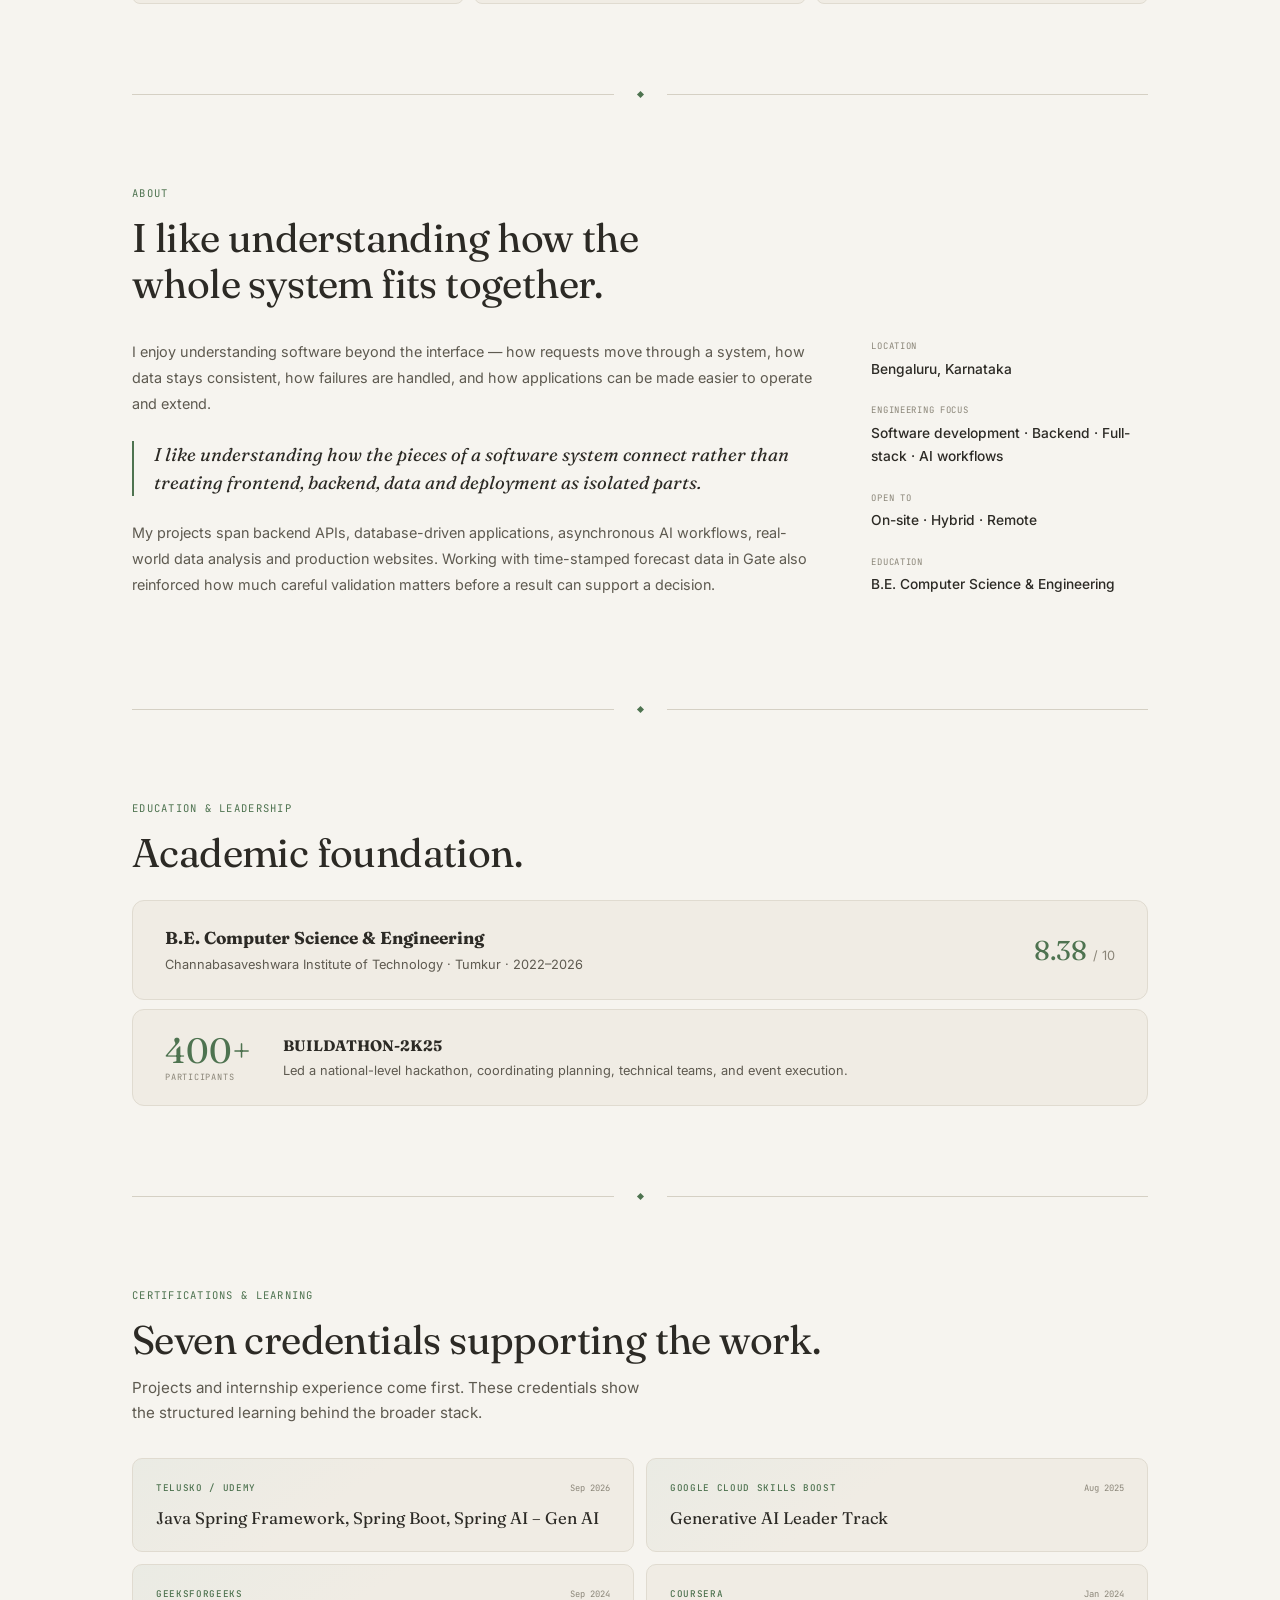
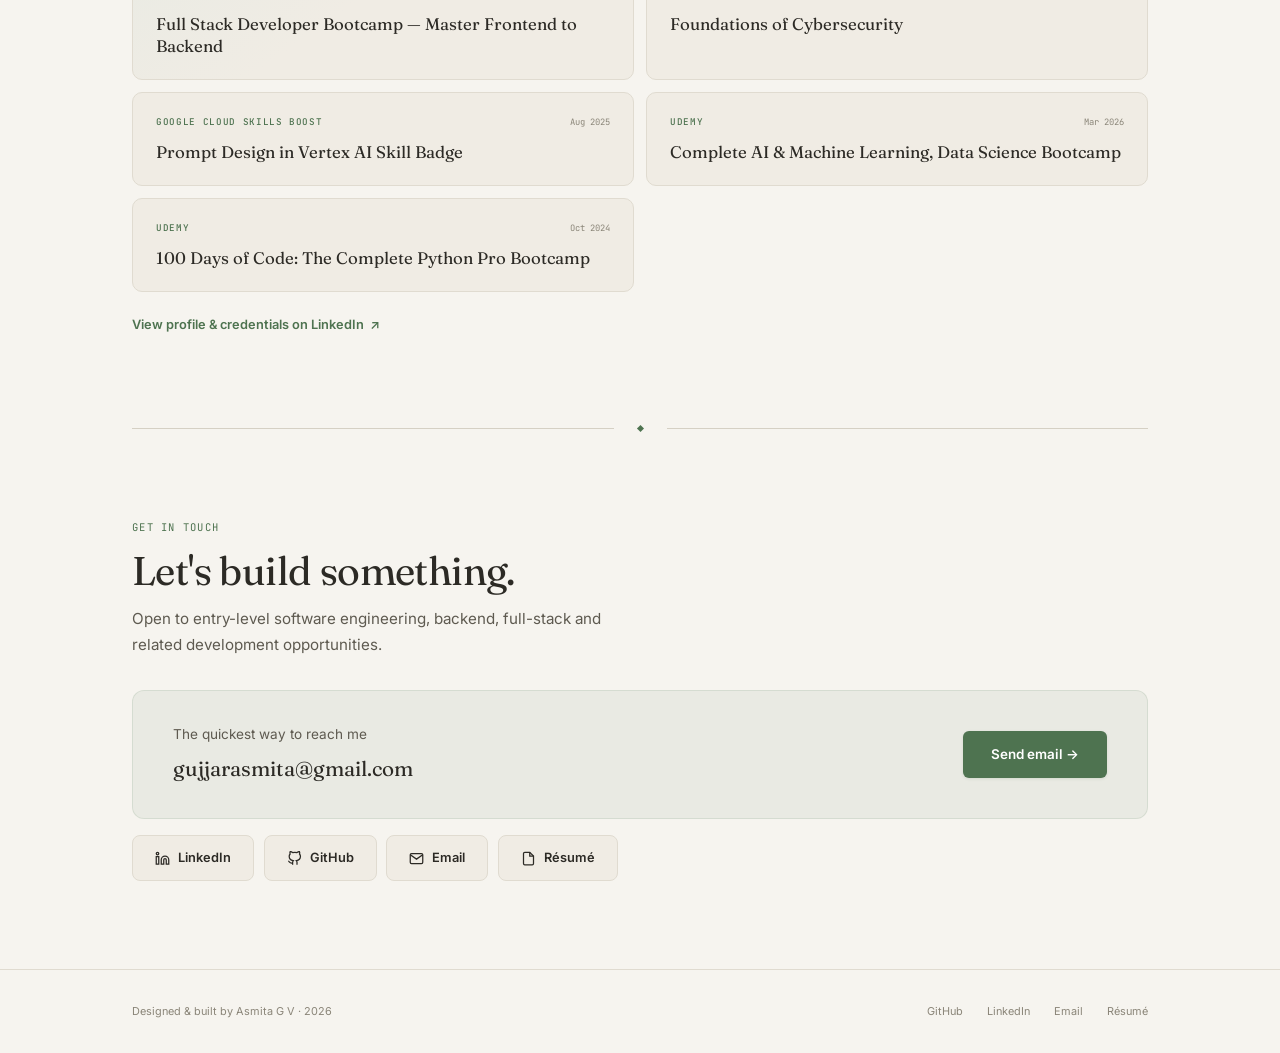
==== commit 4550bfd1: "content: reflect newest backend and deployment skills" ====
--- a/index.html
+++ b/index.html
@@ -321,10 +321,10 @@
     <p class="eye rv">Technical foundation</p><h2 class="sec-h rv">Technologies connected to the work.</h2>
     <div class="tgrid stg">
       <div class="tcell rv-scale"><div class="tcell-h">Languages</div><div class="tcell-body">Java · Python · SQL · JavaScript · TypeScript · C</div></div>
-      <div class="tcell rv-scale"><div class="tcell-h">Backend &amp; APIs</div><div class="tcell-body">Spring Boot · Spring MVC · Spring Data JPA · Hibernate · Spring Security · Django · FastAPI · REST APIs · GraphQL</div></div>
-      <div class="tcell rv-scale"><div class="tcell-h">Frontend</div><div class="tcell-body">Next.js · React · HTML5 · CSS3 · Tailwind CSS</div></div>
+      <div class="tcell rv-scale"><div class="tcell-h">Backend &amp; APIs</div><div class="tcell-body">Spring Boot · Spring MVC · Spring Data JPA · Hibernate · Spring Security · Django · FastAPI · Node.js · Express · REST APIs · GraphQL</div></div>
+      <div class="tcell rv-scale"><div class="tcell-h">Frontend</div><div class="tcell-body">Next.js · React · Vite · HTML5 · CSS3 · Tailwind CSS</div></div>
       <div class="tcell rv-scale"><div class="tcell-h">Databases &amp; Data Analysis</div><div class="tcell-body">PostgreSQL · MySQL · SQLite · Hasura · Nhost<br>Time-series analysis · Forecast error metrics (MAE, RMSE) · Walk-forward validation</div></div>
-      <div class="tcell rv-scale"><div class="tcell-h">DevOps &amp; Cloud</div><div class="tcell-body">Docker · Kubernetes · GitHub Actions / CI · Git · Linux · Cloudflare · Vercel</div></div>
+      <div class="tcell rv-scale"><div class="tcell-h">DevOps &amp; Cloud</div><div class="tcell-body">Docker · Kubernetes · GitHub Actions / CI · Git · Linux · Cloudflare · Vercel · Render</div></div>
       <div class="tcell rv-scale"><div class="tcell-h">Testing, AI &amp; Security</div><div class="tcell-body">Testing: pytest · Playwright · Chromium · JUnit 5 · Mockito<br>Other tools: Maven<br>AI &amp; Security: BharatCode API · Gemini API · LLM Integration · Splunk SIEM · SPL · Nmap</div></div>
     </div>
   </div>
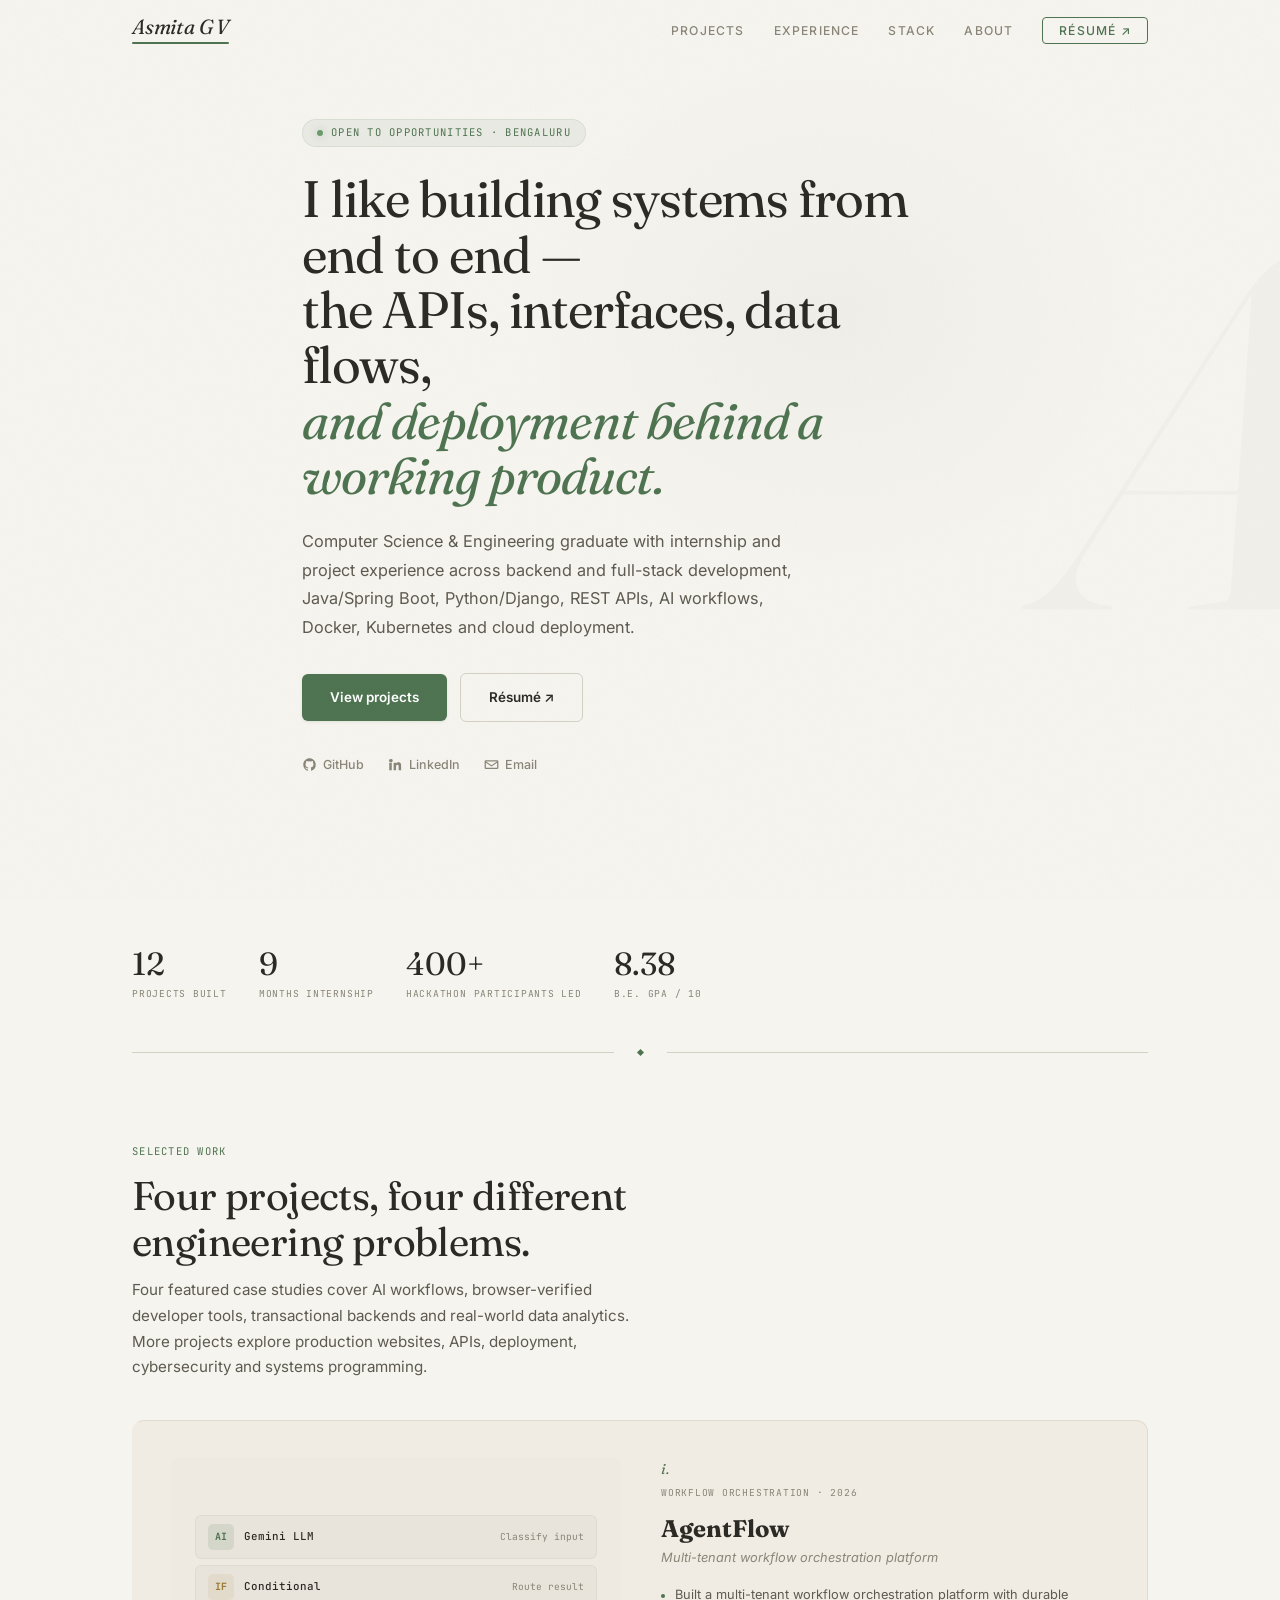
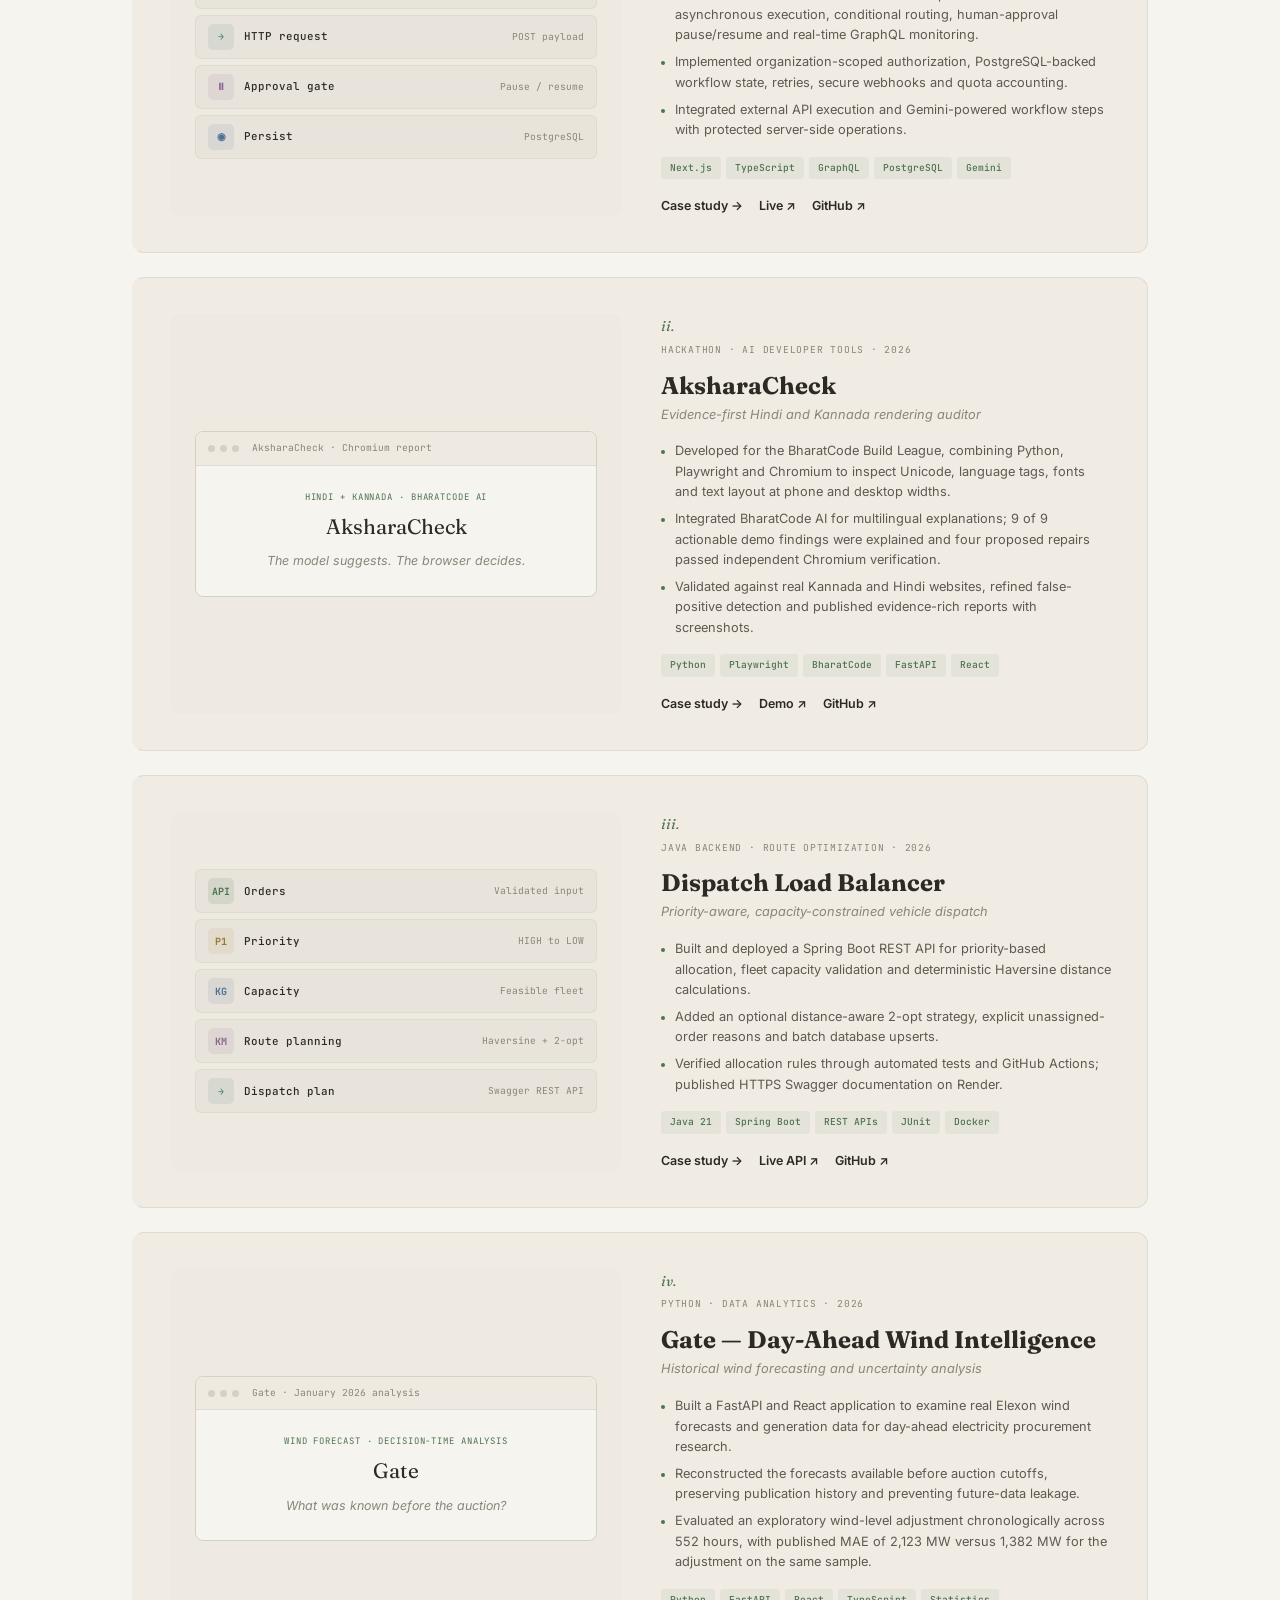
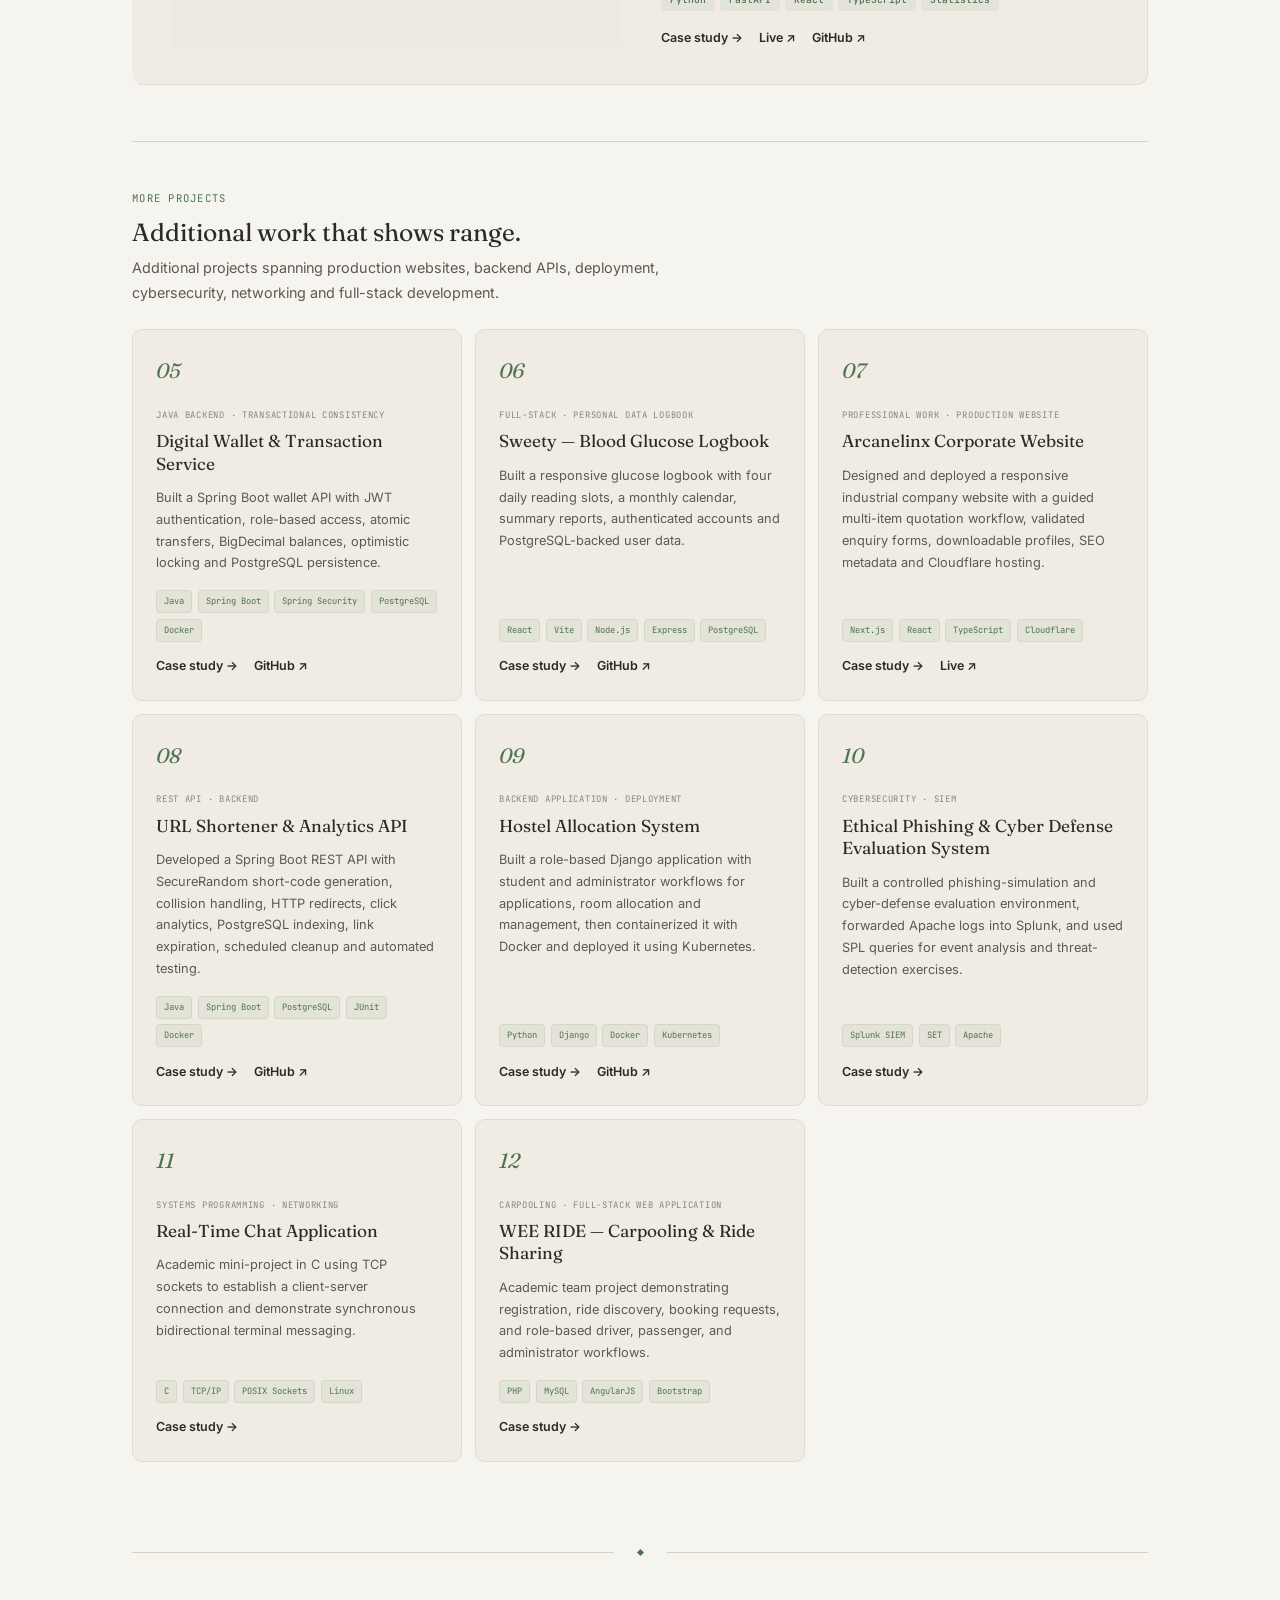
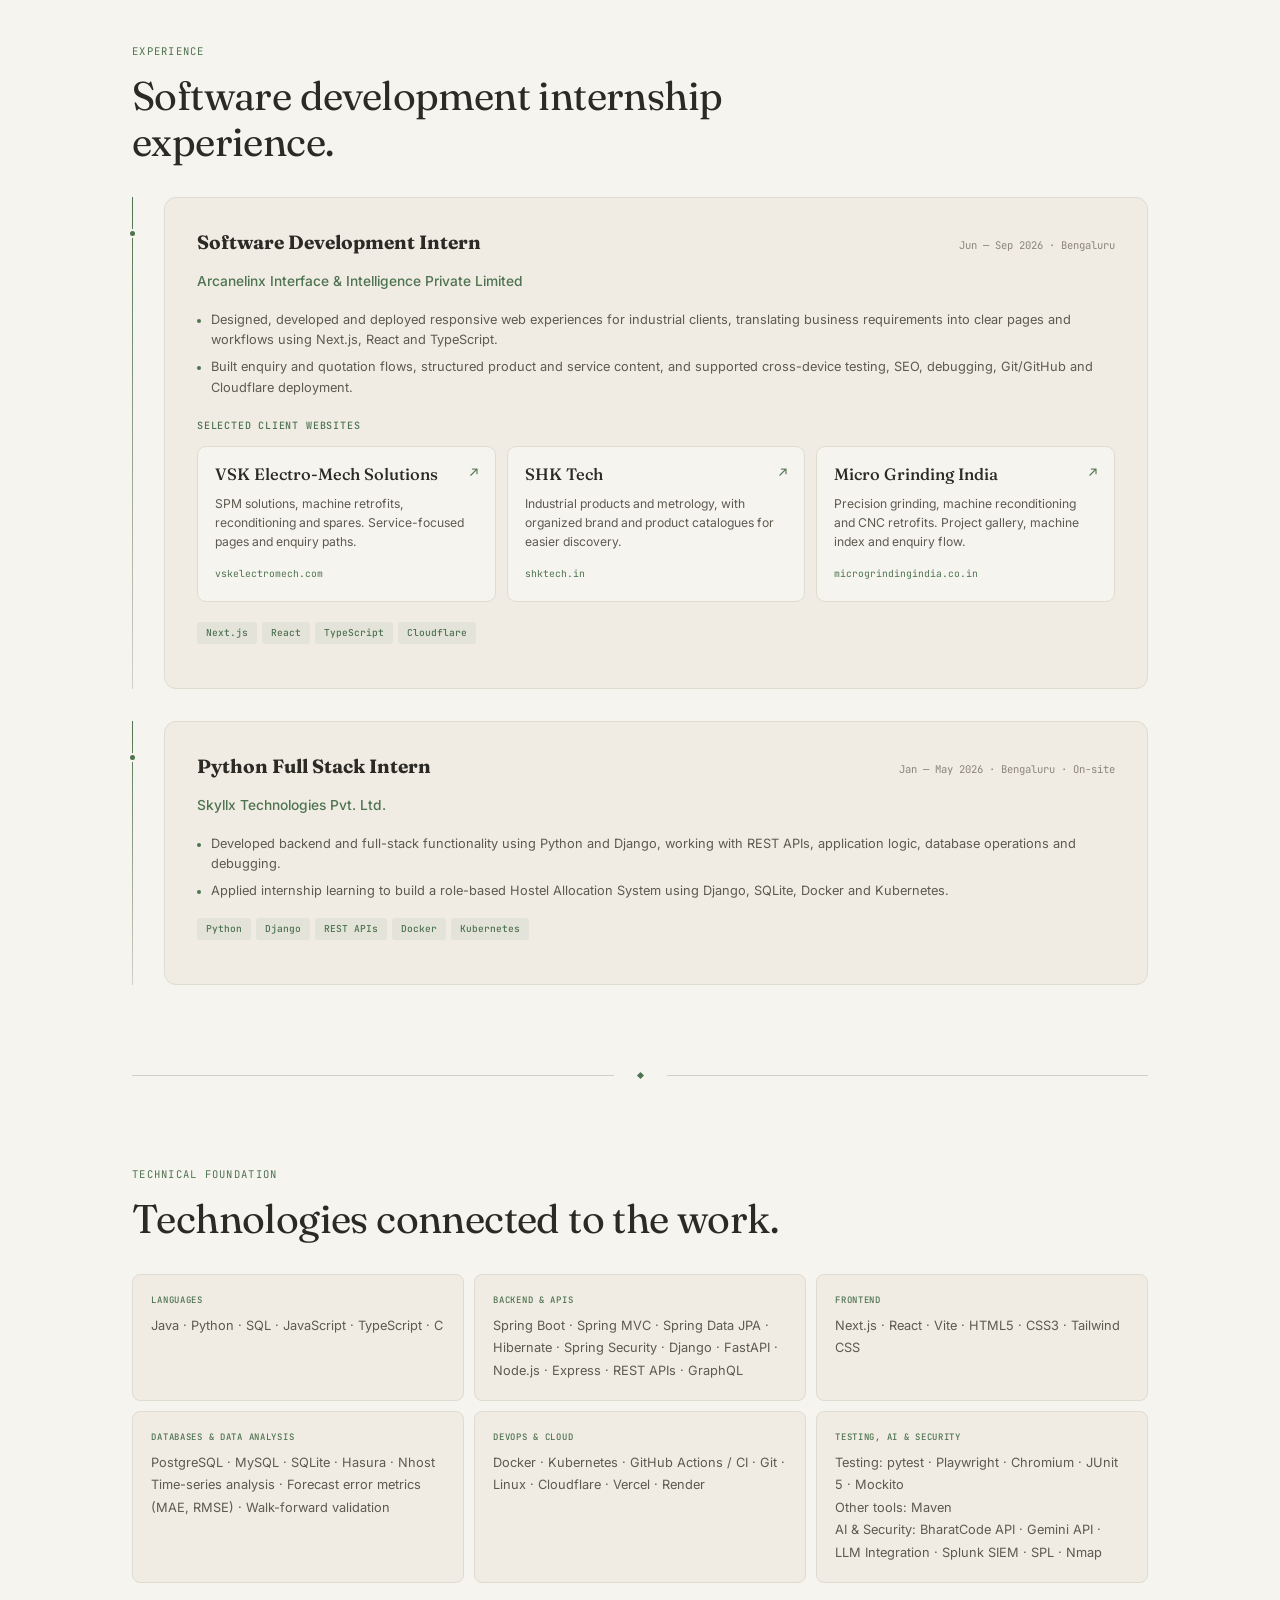
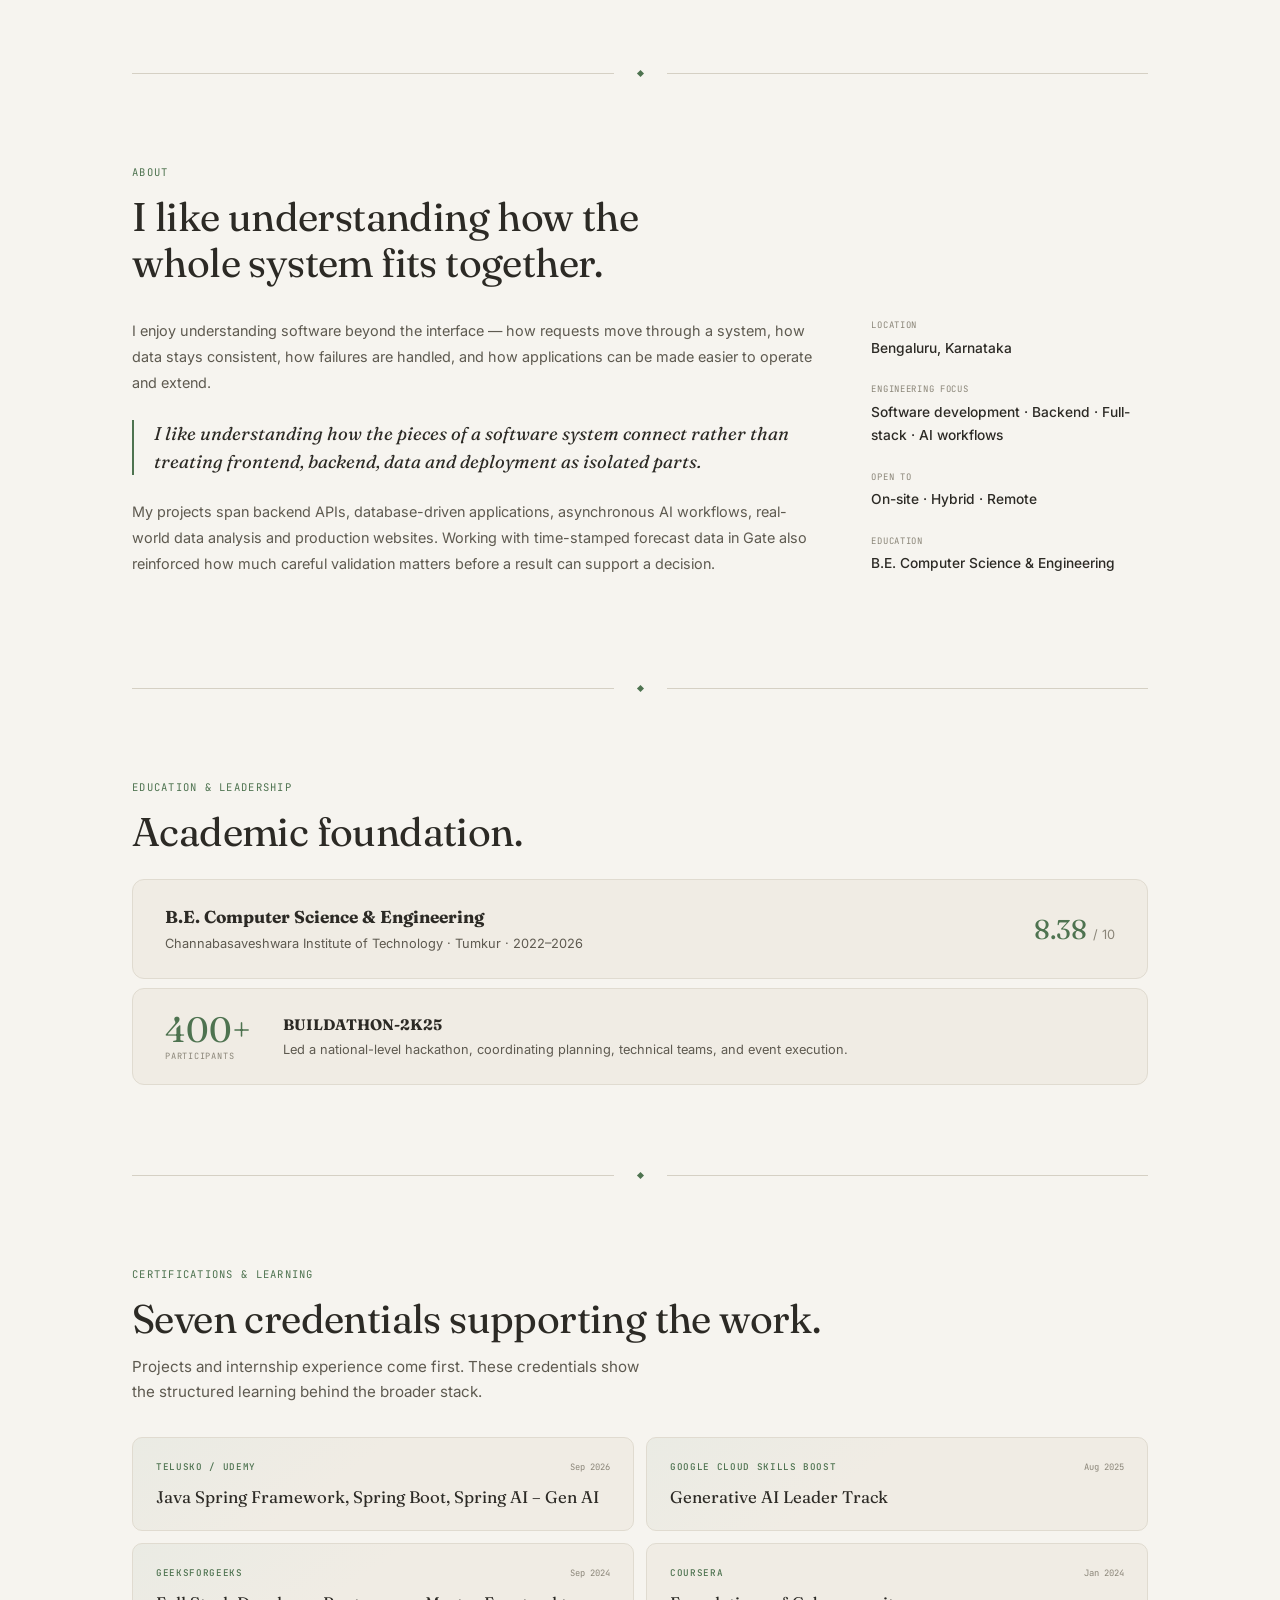
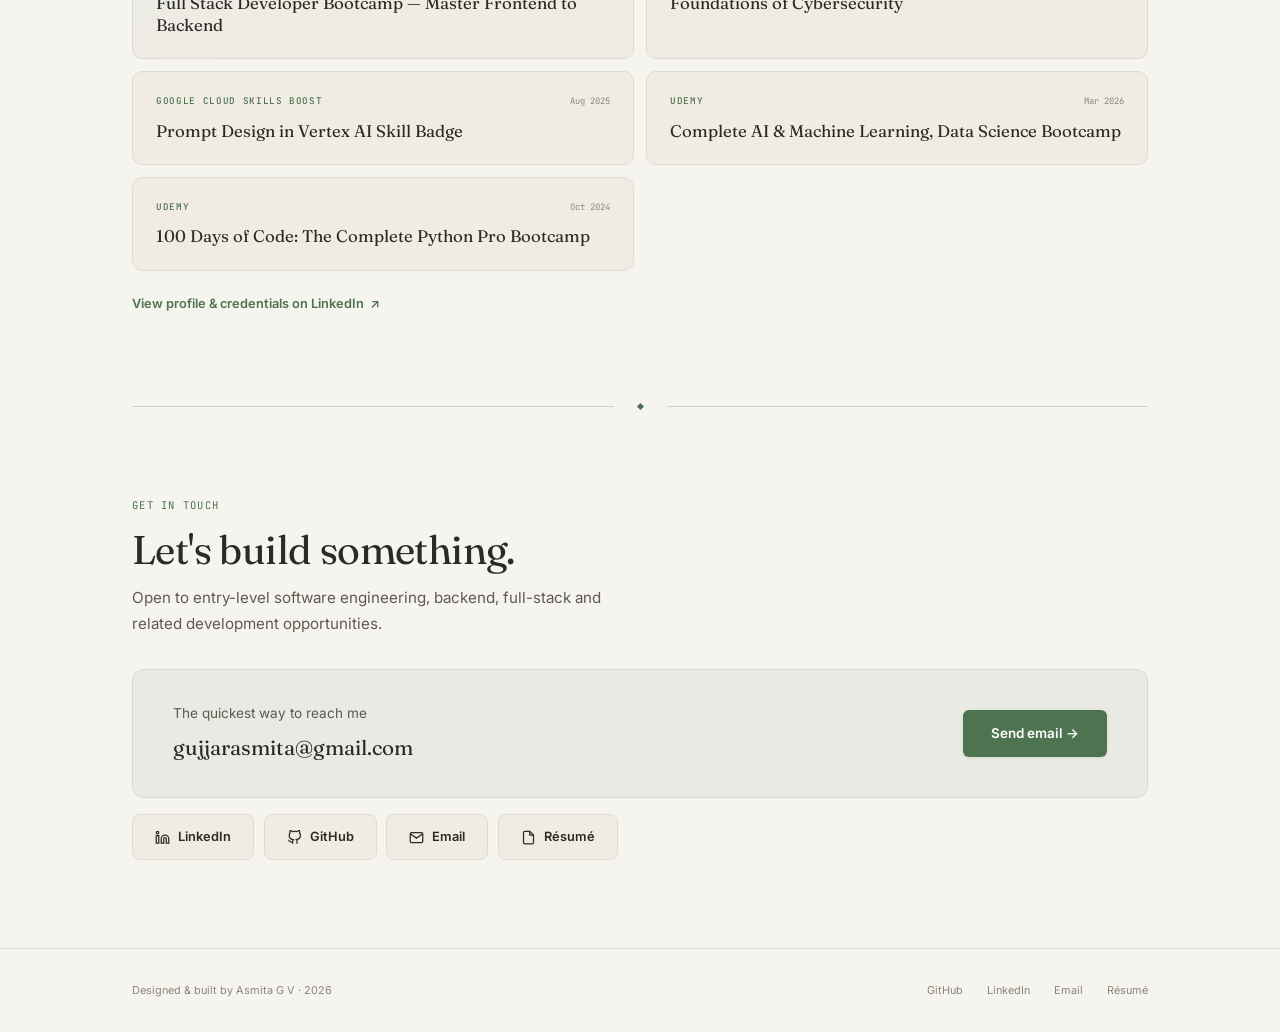
==== commit edbcf343: "portfolio: prioritize deployed engineering projects while keeping original card layouts" ====
--- a/index.html
+++ b/index.html
@@ -136,29 +136,31 @@
       <article class="pcard rv-left">
         <div class="pcard-vis">
           <div class="nodes">
-            <div class="node"><span class="node-ic ai">JWT</span><span class="node-name">Spring Security</span><span class="node-desc">USER / ADMIN</span></div>
-            <div class="node"><span class="node-ic api">API</span><span class="node-name">REST Controller</span><span class="node-desc">validated requests</span></div>
-            <div class="node"><span class="node-ic if">SVC</span><span class="node-name">Wallet Service</span><span class="node-desc">business rules</span></div>
-            <div class="node"><span class="node-ic ht">TX</span><span class="node-name">Transactional transfer</span><span class="node-desc">debit → credit</span></div>
-            <div class="node"><span class="node-ic db">DB</span><span class="node-name">PostgreSQL</span><span class="node-desc">JPA / Hibernate</span></div>
+            <div class="node"><span class="node-ic ai">API</span><span class="node-name">Orders</span><span class="node-desc">Validated input</span></div>
+            <div class="node"><span class="node-ic if">P1</span><span class="node-name">Priority</span><span class="node-desc">HIGH to LOW</span></div>
+            <div class="node"><span class="node-ic db">KG</span><span class="node-name">Capacity</span><span class="node-desc">Feasible fleet</span></div>
+            <div class="node"><span class="node-ic ht">KM</span><span class="node-name">Route planning</span><span class="node-desc">Haversine + 2-opt</span></div>
+            <div class="node"><span class="node-ic api">→</span><span class="node-name">Dispatch plan</span><span class="node-desc">Swagger REST API</span></div>
           </div>
         </div>
         <div class="pcard-info">
-          <span class="pcard-num">iii.</span><span class="pcard-type">Backend application · 2026</span>
-          <h3 class="pcard-name">Digital Wallet &amp; Transaction Service</h3>
-          <p class="pcard-sub">Secure transactional wallet backend</p>
+          <span class="pcard-num">iii.</span><span class="pcard-type">Java backend · Route optimization · 2026</span>
+          <h3 class="pcard-name">Dispatch Load Balancer</h3>
+          <p class="pcard-sub">Priority-aware, capacity-constrained vehicle dispatch</p>
           <ul class="pcard-ul">
-            <li>Built a Spring Boot digital-wallet backend with JWT authentication, role-based authorization, wallet balances, deposits, transfers and paginated transaction history.</li>
-            <li>Implemented atomic transfer processing using Spring @Transactional, JPA/Hibernate and PostgreSQL.</li>
-            <li>Used BigDecimal, optimistic locking, validation and centralized exception handling to protect balance consistency.</li>
+            <li>Built and deployed a Spring Boot REST API for priority-based allocation, fleet capacity validation and deterministic Haversine distance calculations.</li>
+            <li>Added an optional distance-aware 2-opt strategy, explicit unassigned-order reasons and batch database upserts.</li>
+            <li>Verified allocation rules through automated tests and GitHub Actions; published HTTPS Swagger documentation on Render.</li>
           </ul>
-          <div class="tags"><span class="tag">Java</span><span class="tag">Spring Boot</span><span class="tag">Spring Security</span><span class="tag">PostgreSQL</span><span class="tag">Docker</span></div>
-          <div class="pcard-links">
-            <a href="project-wallet.html">Case study <span class="arr">→</span></a>
-            <a href="https://github.com/ashh-droid/digital-wallet-transaction-service" target="_blank" rel="noopener noreferrer">GitHub <span class="arr">↗</span></a>
+          <div class="tags"><span class="tag">Java 21</span><span class="tag">Spring Boot</span><span class="tag">REST APIs</span><span class="tag">JUnit</span><span class="tag">Docker</span></div>
+          <div class="pcard-links">
+            <a href="project-dispatch-load-balancer.html">Case study <span class="arr">→</span></a>
+            <a href="https://dispatch-load-balancer-0lce.onrender.com/swagger-ui/index.html" target="_blank" rel="noopener noreferrer">Live API <span class="arr">↗</span></a>
+            <a href="https://github.com/ashh-droid/dispatch-load-balancer" target="_blank" rel="noopener noreferrer">GitHub <span class="arr">↗</span></a>
           </div>
         </div>
       </article>
+
       <article class="pcard rv-right">
         <div class="pcard-vis">
           <div class="browser">
@@ -192,8 +194,28 @@
     <div class="more-work">
       <div class="more-head rv"><p class="eye">More projects</p><h3 class="more-title">Additional work that shows range.</h3><p class="more-copy">Additional projects spanning production websites, backend APIs, deployment, cybersecurity, networking and full-stack development.</p></div>
       <div class="mini-grid stg">
-        <article class="mini-card rv-scale">
-          <span class="mini-index">05</span><div class="mini-kicker">Professional work · Production website</div>
+                <article class="mini-card rv-scale">
+          <span class="mini-index">05</span><div class="mini-kicker">Java backend · Transactional consistency</div>
+          <h3>Digital Wallet &amp; Transaction Service</h3>
+          <p>Built a Spring Boot wallet API with JWT authentication, role-based access, atomic transfers, BigDecimal balances, optimistic locking and PostgreSQL persistence.</p>
+          <div class="mini-tags"><span>Java</span><span>Spring Boot</span><span>Spring Security</span><span>PostgreSQL</span><span>Docker</span></div>
+          <div class="pcard-links">
+            <a href="project-wallet.html">Case study <span class="arr">→</span></a>
+            <a href="https://github.com/ashh-droid/digital-wallet-transaction-service" target="_blank" rel="noopener noreferrer">GitHub <span class="arr">↗</span></a>
+          </div>
+        </article>
+        <article class="mini-card rv-scale">
+          <span class="mini-index">06</span><div class="mini-kicker">Full-stack · Personal data logbook</div>
+          <h3>Sweety — Blood Glucose Logbook</h3>
+          <p>Built a responsive glucose logbook with four daily reading slots, a monthly calendar, summary reports, authenticated accounts and PostgreSQL-backed user data.</p>
+          <div class="mini-tags"><span>React</span><span>Vite</span><span>Node.js</span><span>Express</span><span>PostgreSQL</span></div>
+          <div class="pcard-links">
+            <a href="project-sweety.html">Case study <span class="arr">→</span></a>
+            <a href="https://github.com/ashh-droid/sweety-glucose-tracker" target="_blank" rel="noopener noreferrer">GitHub <span class="arr">↗</span></a>
+          </div>
+        </article>
+        <article class="mini-card rv-scale">
+          <span class="mini-index">07</span><div class="mini-kicker">Professional work · Production website</div>
           <h3>Arcanelinx Corporate Website</h3>
           <p>Designed and deployed a responsive industrial company website with a guided multi-item quotation workflow, validated enquiry forms, downloadable profiles, SEO metadata and Cloudflare hosting.</p>
           <div class="mini-tags"><span>Next.js</span><span>React</span><span>TypeScript</span><span>Cloudflare</span></div>
@@ -203,60 +225,39 @@
           </div>
         </article>
         <article class="mini-card rv-scale">
-          <span class="mini-index">06</span><div class="mini-kicker">REST API · Backend</div>
+          <span class="mini-index">08</span><div class="mini-kicker">REST API · Backend</div>
           <h3>URL Shortener &amp; Analytics API</h3>
           <p>Developed a Spring Boot REST API with SecureRandom short-code generation, collision handling, HTTP redirects, click analytics, PostgreSQL indexing, link expiration, scheduled cleanup and automated testing.</p>
           <div class="mini-tags"><span>Java</span><span>Spring Boot</span><span>PostgreSQL</span><span>JUnit</span><span>Docker</span></div>
           <div class="pcard-links"><a href="project-url-shortener.html">Case study <span class="arr">→</span></a><a href="https://github.com/ashh-droid/url-shortener-analytics-api" target="_blank" rel="noopener noreferrer">GitHub <span class="arr">↗</span></a></div>
         </article>
         <article class="mini-card rv-scale">
-          <span class="mini-index">07</span><div class="mini-kicker">Backend application · Deployment</div>
+          <span class="mini-index">09</span><div class="mini-kicker">Backend application · Deployment</div>
           <h3>Hostel Allocation System</h3>
           <p>Built a role-based Django application with student and administrator workflows for applications, room allocation and management, then containerized it with Docker and deployed it using Kubernetes.</p>
           <div class="mini-tags"><span>Python</span><span>Django</span><span>Docker</span><span>Kubernetes</span></div>
           <div class="pcard-links"><a href="project-hostel.html">Case study <span class="arr">→</span></a><a href="https://github.com/ashh-droid/Hostel-Allocation-System" target="_blank" rel="noopener noreferrer">GitHub <span class="arr">↗</span></a></div>
         </article>
         <article class="mini-card rv-scale">
-          <span class="mini-index">08</span><div class="mini-kicker">Cybersecurity · SIEM</div>
+          <span class="mini-index">10</span><div class="mini-kicker">Cybersecurity · SIEM</div>
           <h3>Ethical Phishing &amp; Cyber Defense Evaluation System</h3>
           <p>Built a controlled phishing-simulation and cyber-defense evaluation environment, forwarded Apache logs into Splunk, and used SPL queries for event analysis and threat-detection exercises.</p>
           <div class="mini-tags"><span>Splunk SIEM</span><span>SET</span><span>Apache</span></div>
           <div class="pcard-links"><a href="project-cybersecurity.html">Case study <span class="arr">→</span></a></div>
         </article>
         <article class="mini-card rv-scale">
-          <span class="mini-index">09</span><div class="mini-kicker">Systems Programming · Networking</div>
+          <span class="mini-index">11</span><div class="mini-kicker">Systems Programming · Networking</div>
           <h3>Real-Time Chat Application</h3>
           <p>Academic mini-project in C using TCP sockets to establish a client-server connection and demonstrate synchronous bidirectional terminal messaging.</p>
           <div class="mini-tags"><span>C</span><span>TCP/IP</span><span>POSIX Sockets</span><span>Linux</span></div>
           <div class="pcard-links"><a href="project-realtime-chat.html">Case study <span class="arr">→</span></a></div>
         </article>
         <article class="mini-card rv-scale">
-          <span class="mini-index">10</span><div class="mini-kicker">Carpooling · Full-stack web application</div>
+          <span class="mini-index">12</span><div class="mini-kicker">Carpooling · Full-stack web application</div>
           <h3>WEE RIDE — Carpooling &amp; Ride Sharing</h3>
           <p>Academic team project demonstrating registration, ride discovery, booking requests, and role-based driver, passenger, and administrator workflows.</p>
           <div class="mini-tags"><span>PHP</span><span>MySQL</span><span>AngularJS</span><span>Bootstrap</span></div>
           <div class="pcard-links"><a href="project-wee-ride.html">Case study <span class="arr">→</span></a></div>
-        </article>
-        <article class="mini-card rv-scale">
-          <span class="mini-index">11</span><div class="mini-kicker">Java backend · Route optimization</div>
-          <h3>Dispatch Load Balancer</h3>
-          <p>Built and deployed a Spring Boot REST API for priority-based, capacity-constrained vehicle allocation, with Haversine distances, a distance-aware routing option, repeatable sample results and automated tests.</p>
-          <div class="mini-tags"><span>Java 21</span><span>Spring Boot</span><span>REST APIs</span><span>JUnit</span><span>Docker</span></div>
-          <div class="pcard-links">
-            <a href="project-dispatch-load-balancer.html">Case study <span class="arr">→</span></a>
-            <a href="https://dispatch-load-balancer-0lce.onrender.com/swagger-ui/index.html" target="_blank" rel="noopener noreferrer">Live API <span class="arr">↗</span></a>
-            <a href="https://github.com/ashh-droid/dispatch-load-balancer" target="_blank" rel="noopener noreferrer">GitHub <span class="arr">↗</span></a>
-          </div>
-        </article>
-        <article class="mini-card rv-scale">
-          <span class="mini-index">12</span><div class="mini-kicker">Full-stack · Personal data logbook</div>
-          <h3>Sweety — Blood Glucose Logbook</h3>
-          <p>Built a responsive glucose logbook with four daily reading slots, a monthly calendar, summary reports, authenticated accounts and PostgreSQL-backed user data.</p>
-          <div class="mini-tags"><span>React</span><span>Vite</span><span>Node.js</span><span>Express</span><span>PostgreSQL</span></div>
-          <div class="pcard-links">
-            <a href="project-sweety.html">Case study <span class="arr">→</span></a>
-            <a href="https://github.com/ashh-droid/sweety-glucose-tracker" target="_blank" rel="noopener noreferrer">GitHub <span class="arr">↗</span></a>
-          </div>
         </article>
       </div>
     </div>
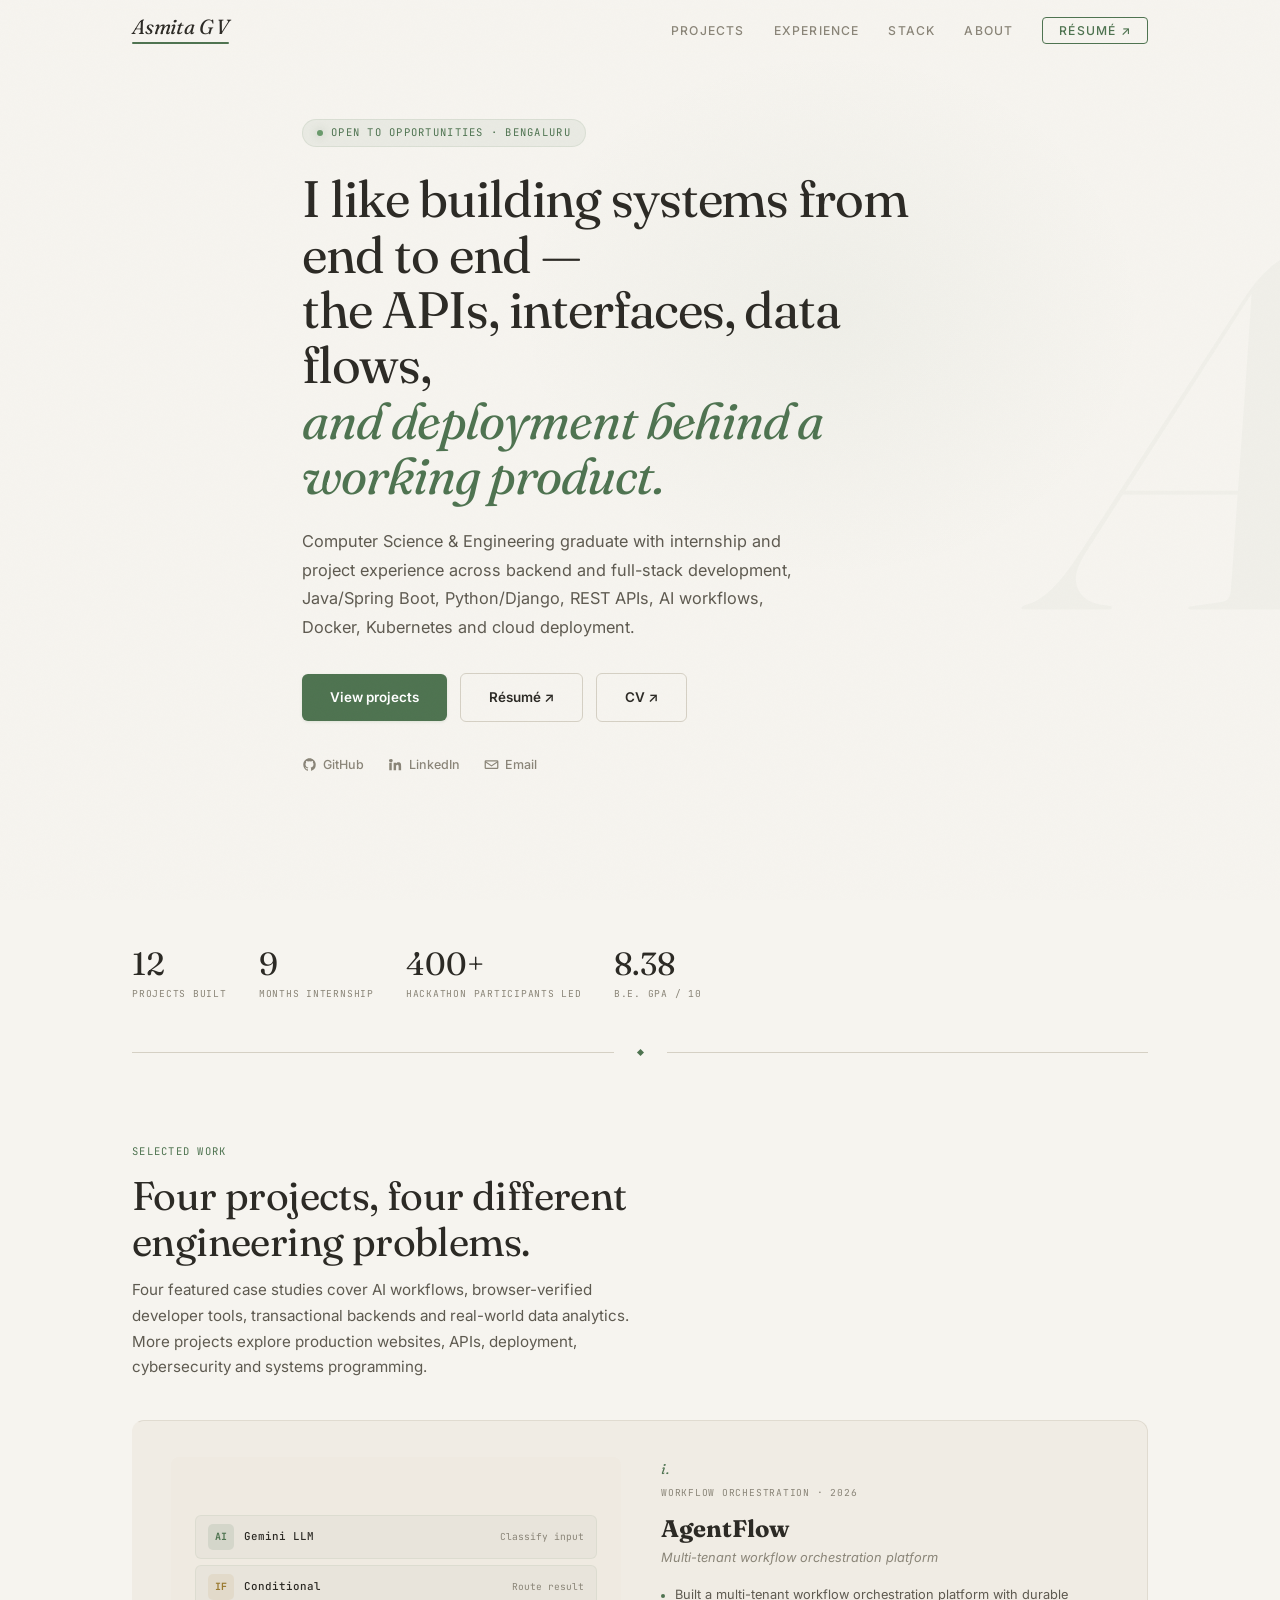
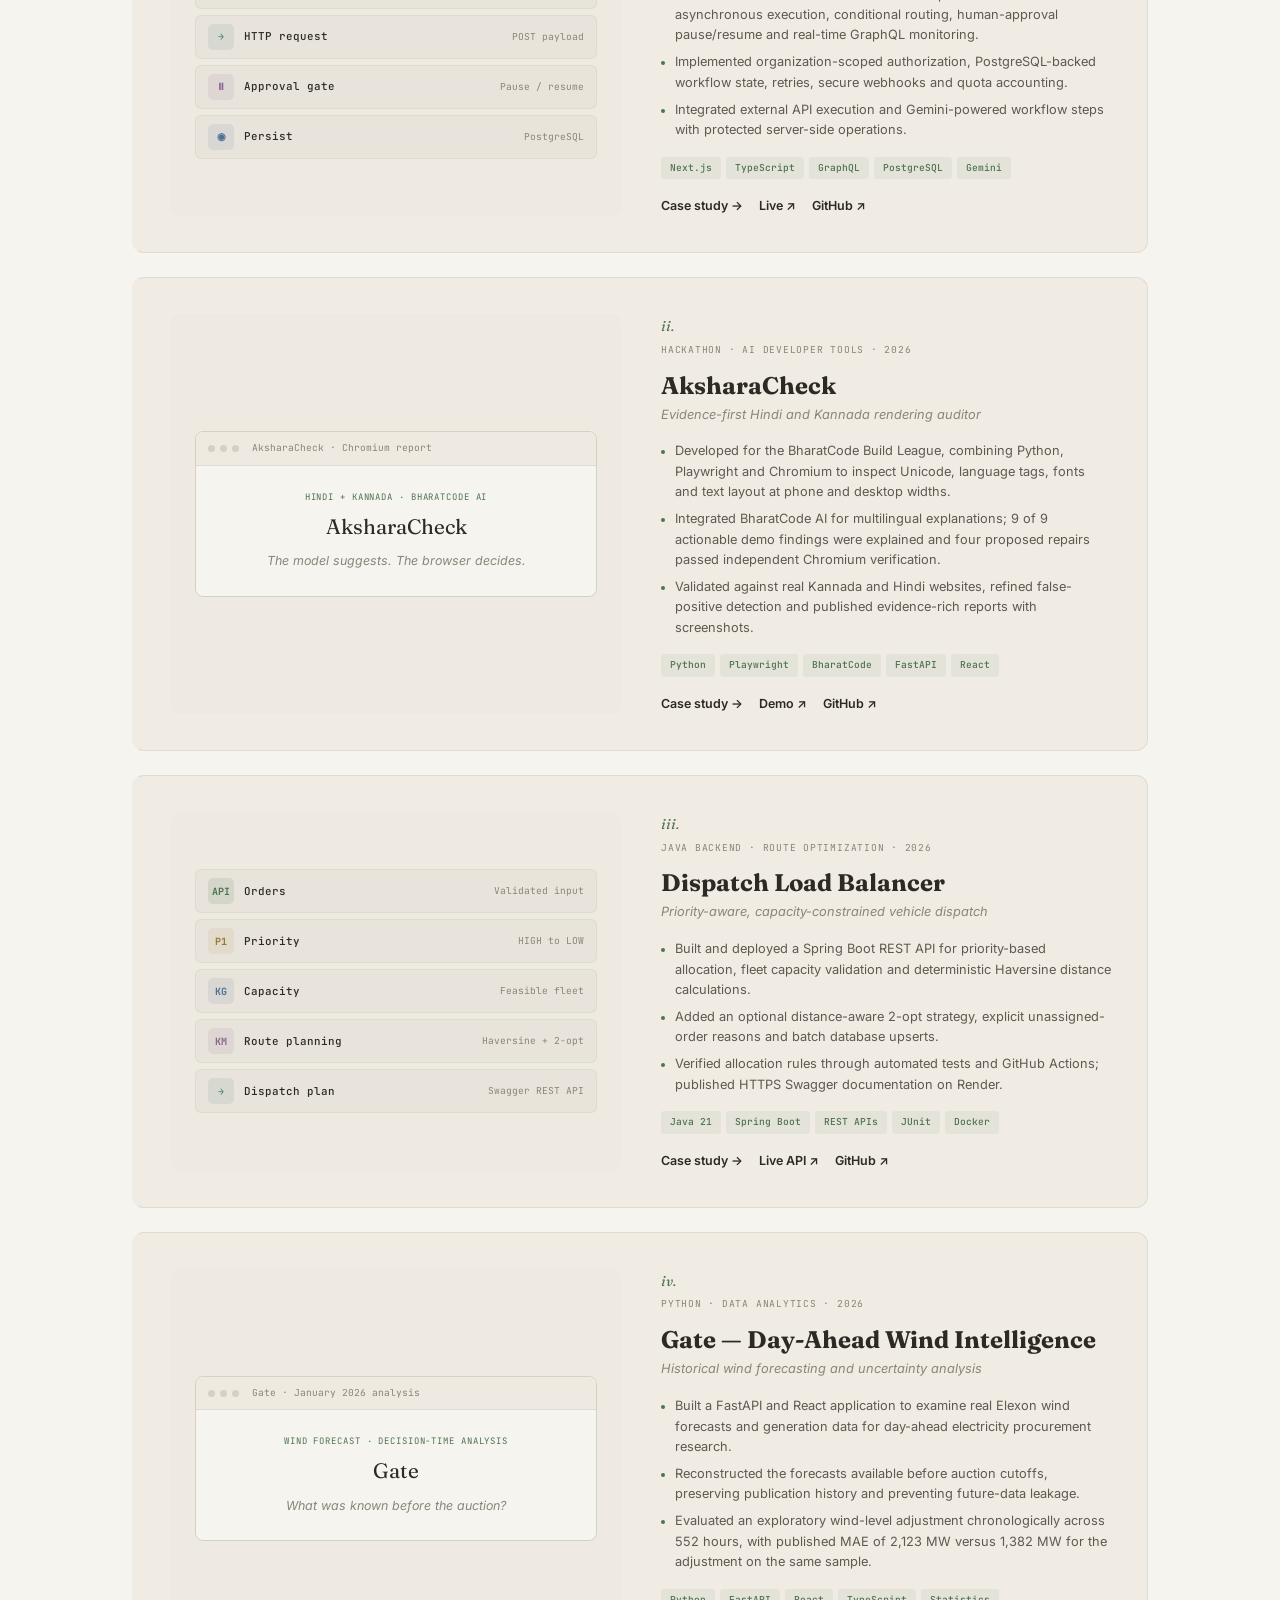
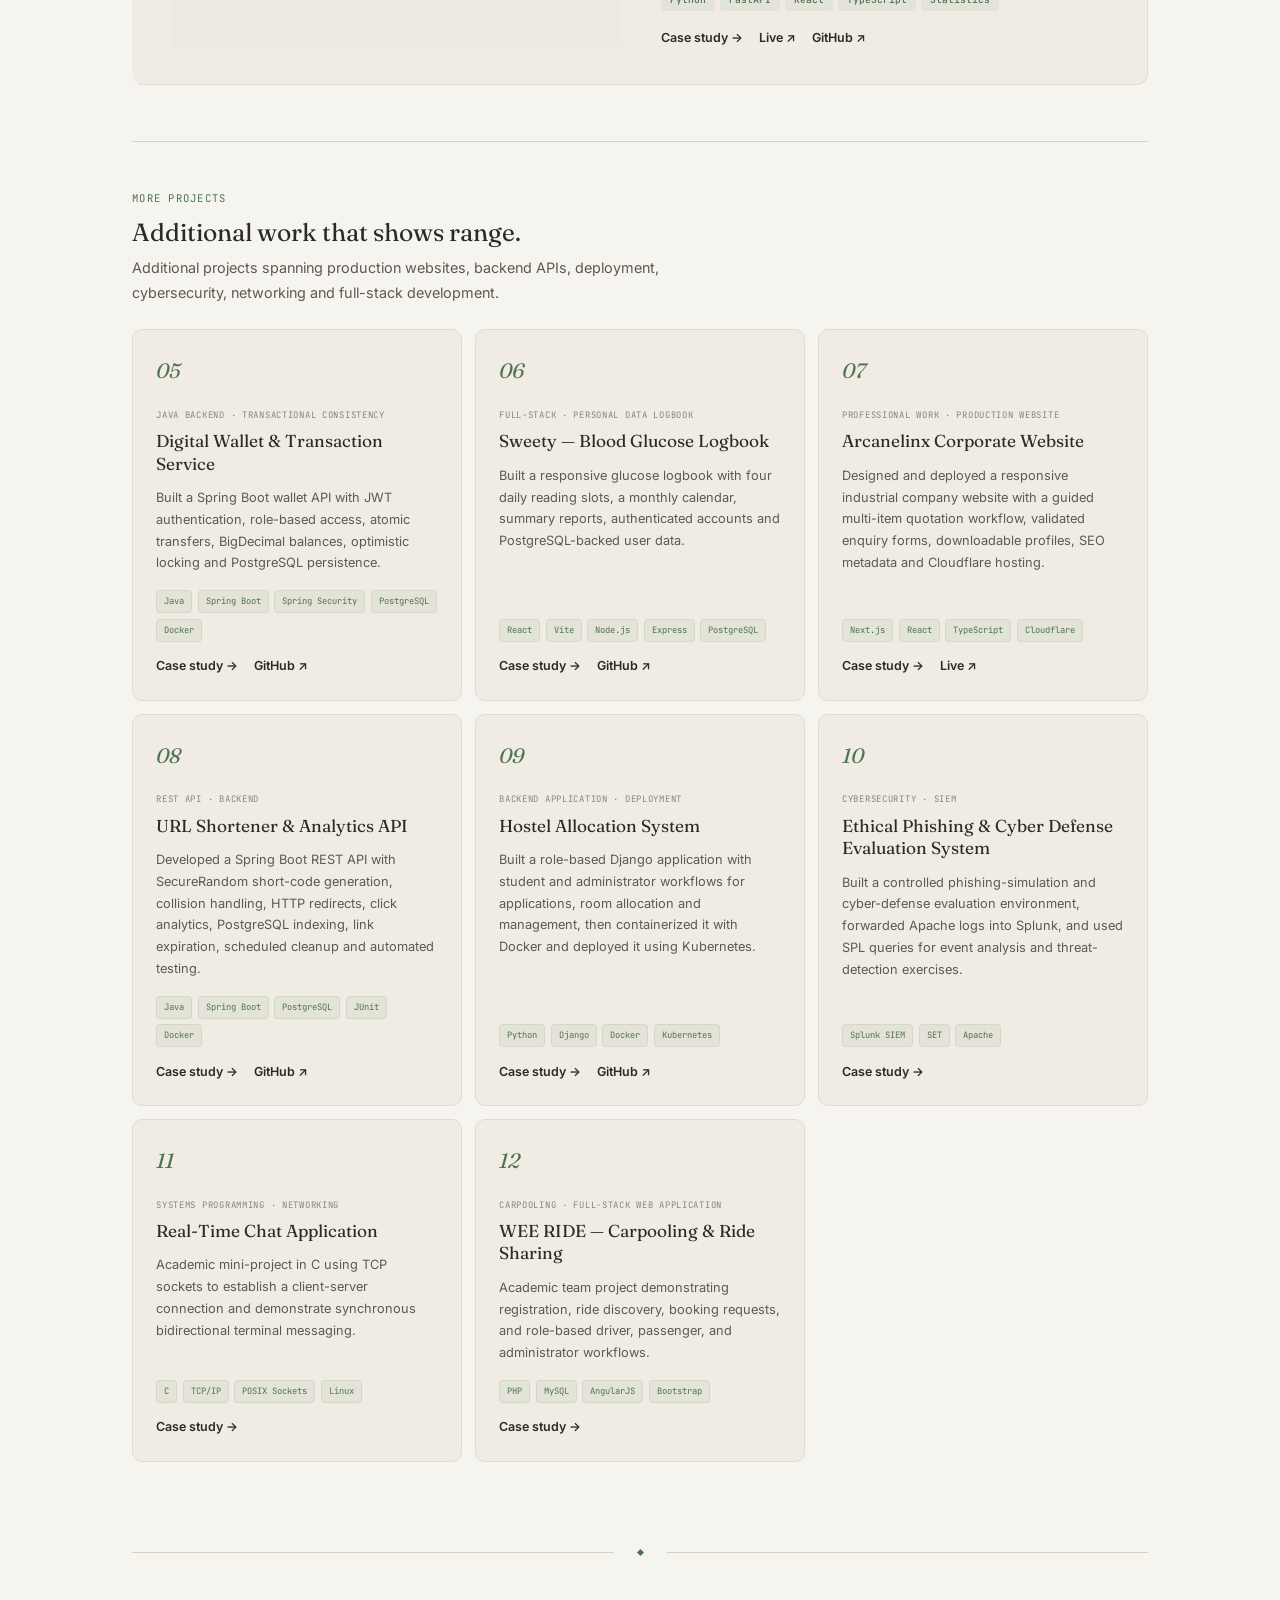
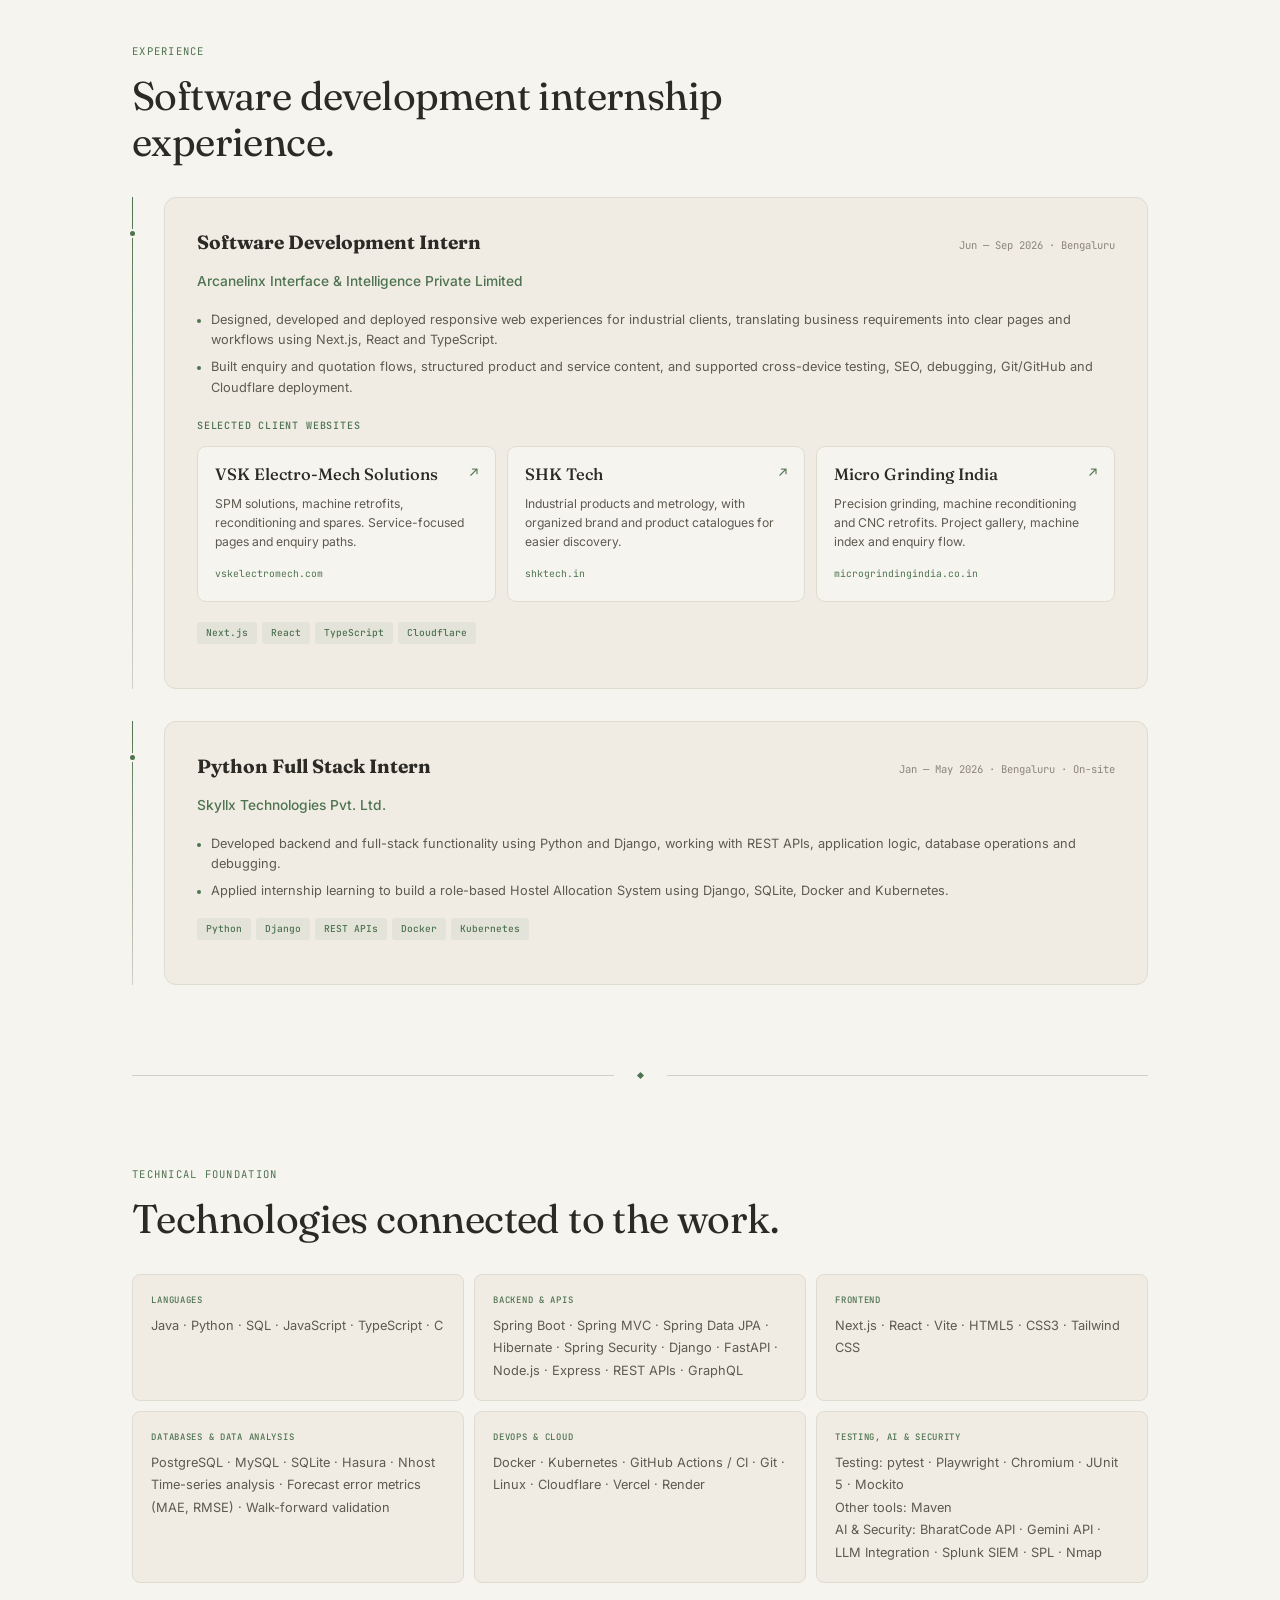
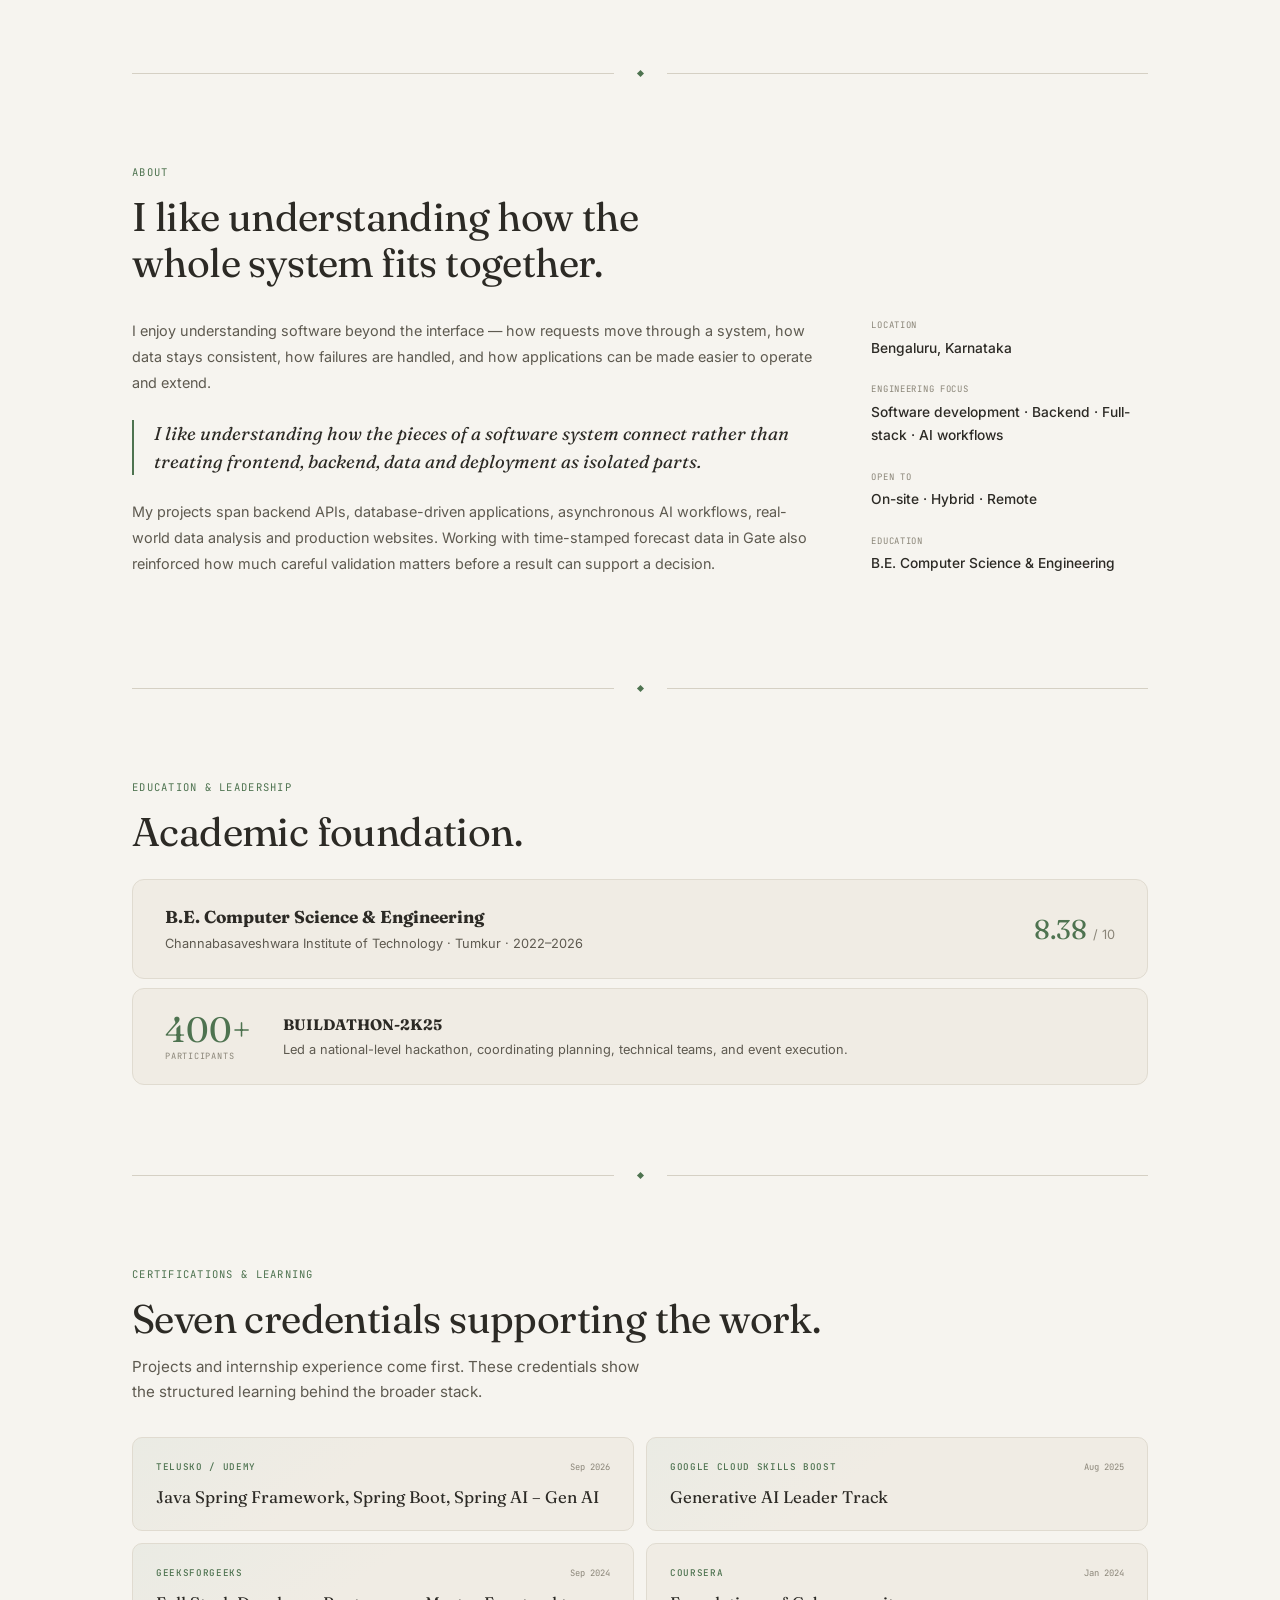
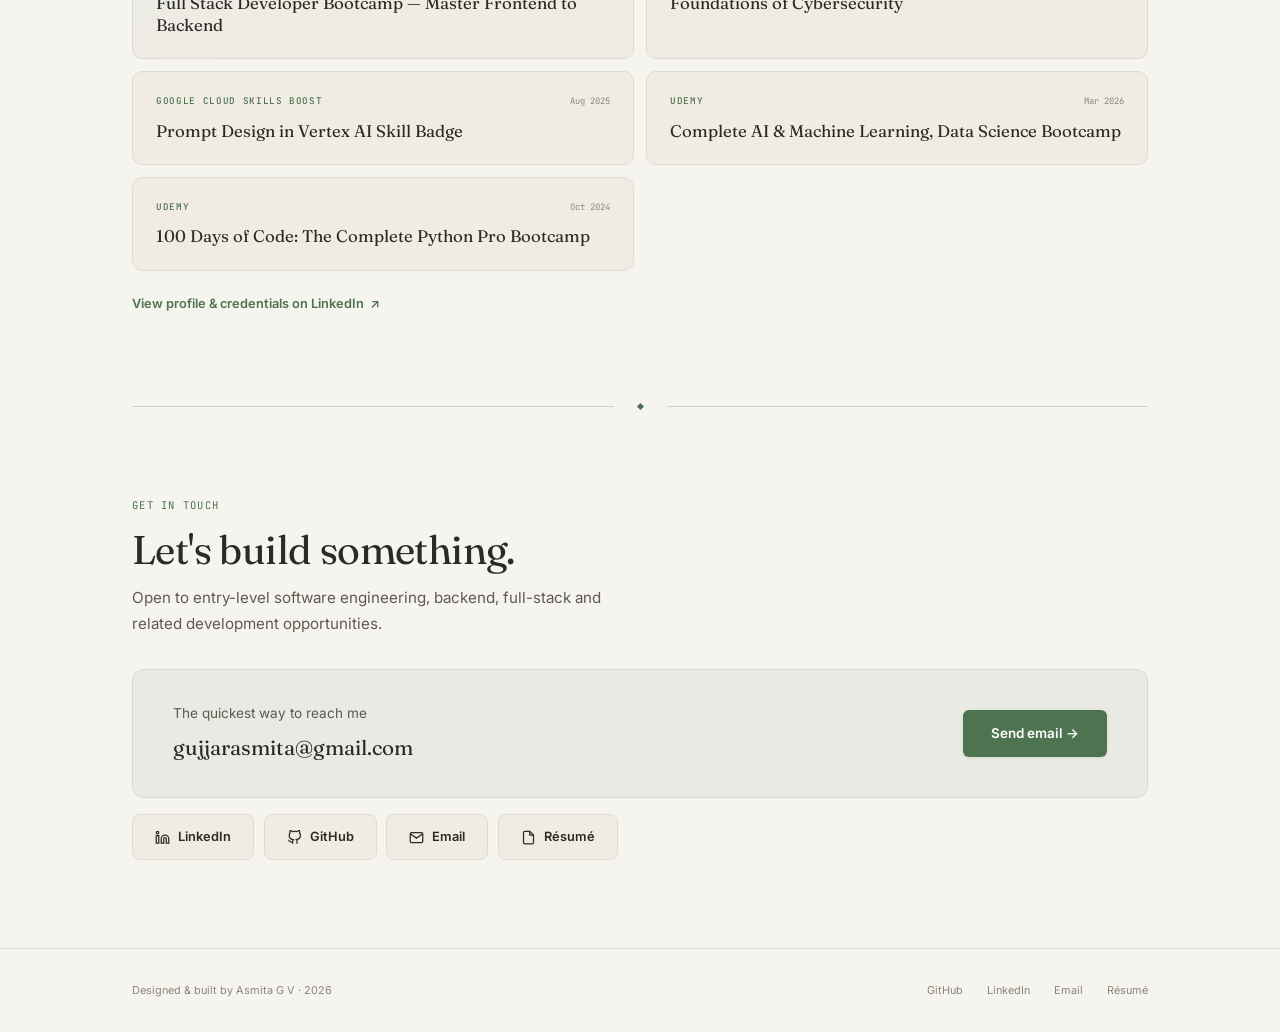
==== commit b4a0125c: "Add matching CV action beside résumé on homepage" ====
--- a/index.html
+++ b/index.html
@@ -53,6 +53,7 @@
     <div class="hero-btns rv">
       <a class="btn-fill" href="#projects">View projects</a>
       <a class="btn-line" href="Asmita_GV_Resume.pdf?v=20261023" target="_blank" rel="noopener noreferrer">Résumé ↗</a>
+      <a class="btn-line" href="Asmita_GV_CV.pdf" target="_blank" rel="noopener noreferrer">CV ↗</a>
     </div>
     <div class="hero-links rv">
       <a href="https://github.com/ashh-droid" target="_blank" rel="noopener noreferrer">GitHub</a>
@@ -394,6 +395,6 @@
 </section>
 
 <footer class="footer"><div class="wrap footer-inner"><span class="footer-copy">Designed &amp; built by Asmita G V · 2026</span><div class="footer-r"><a href="https://github.com/ashh-droid" target="_blank" rel="noopener noreferrer">GitHub</a><a href="https://linkedin.com/in/asmita-gv" target="_blank" rel="noopener noreferrer">LinkedIn</a><a href="Asmita_GV_Resume.pdf?v=20261023" target="_blank" rel="noopener noreferrer">Résumé</a></div></div></footer>
-<script src="sage.js?v=20261023-resume-refresh1" defer></script>
+<script src="sage.js?v=20261115-cv-refresh1" defer></script>
 </body>
 </html>
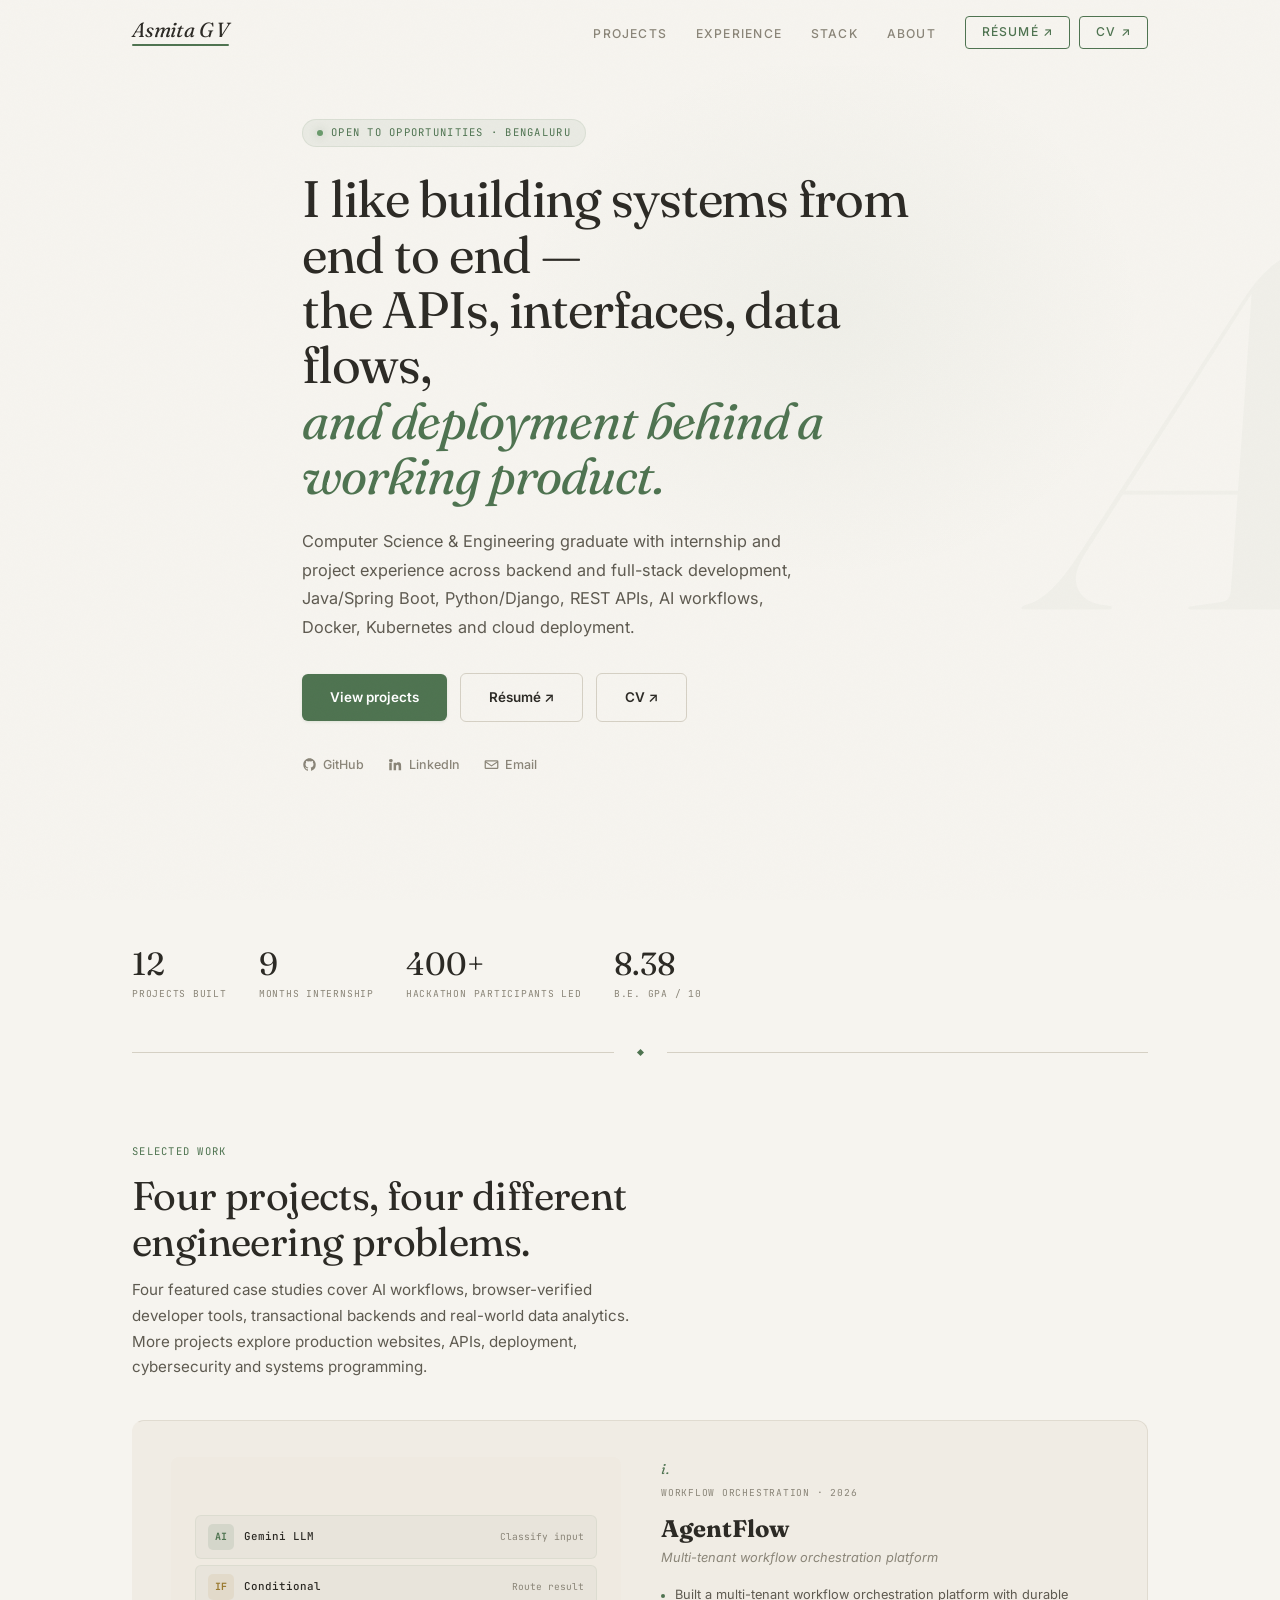
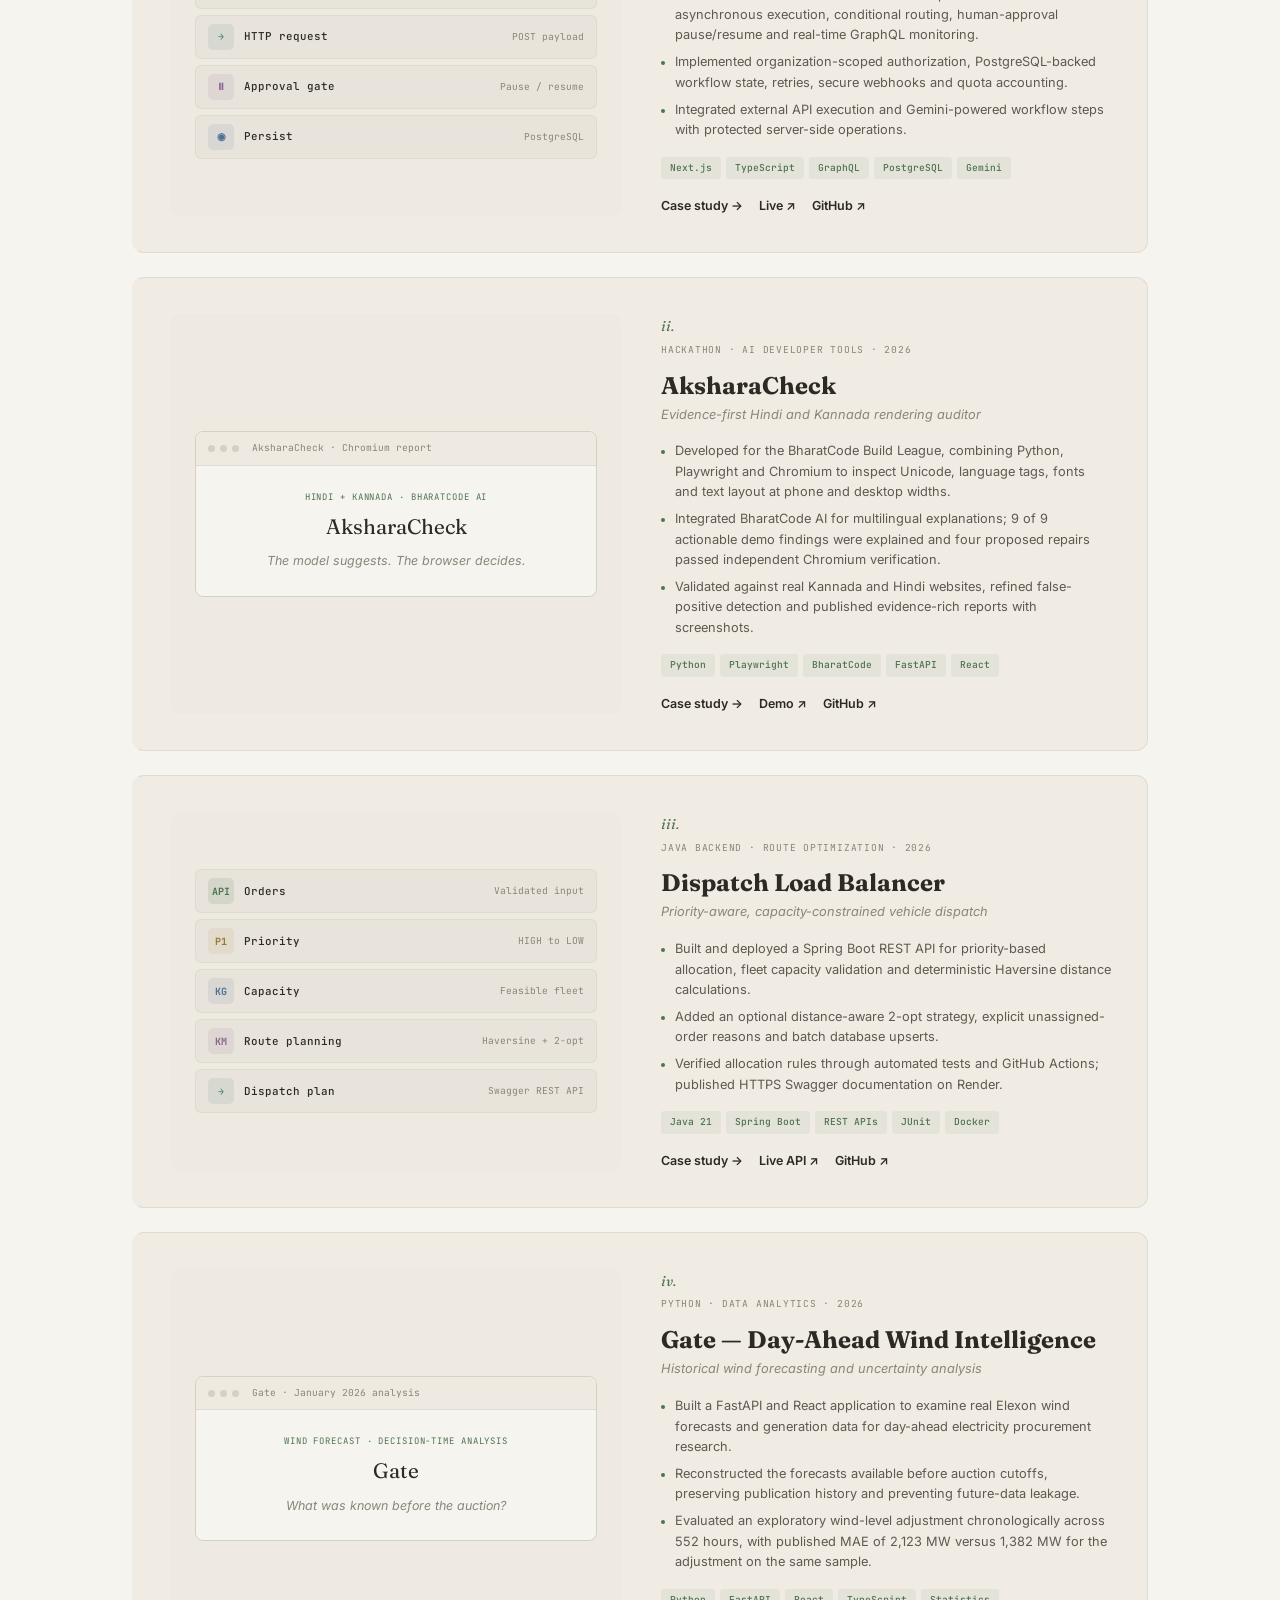
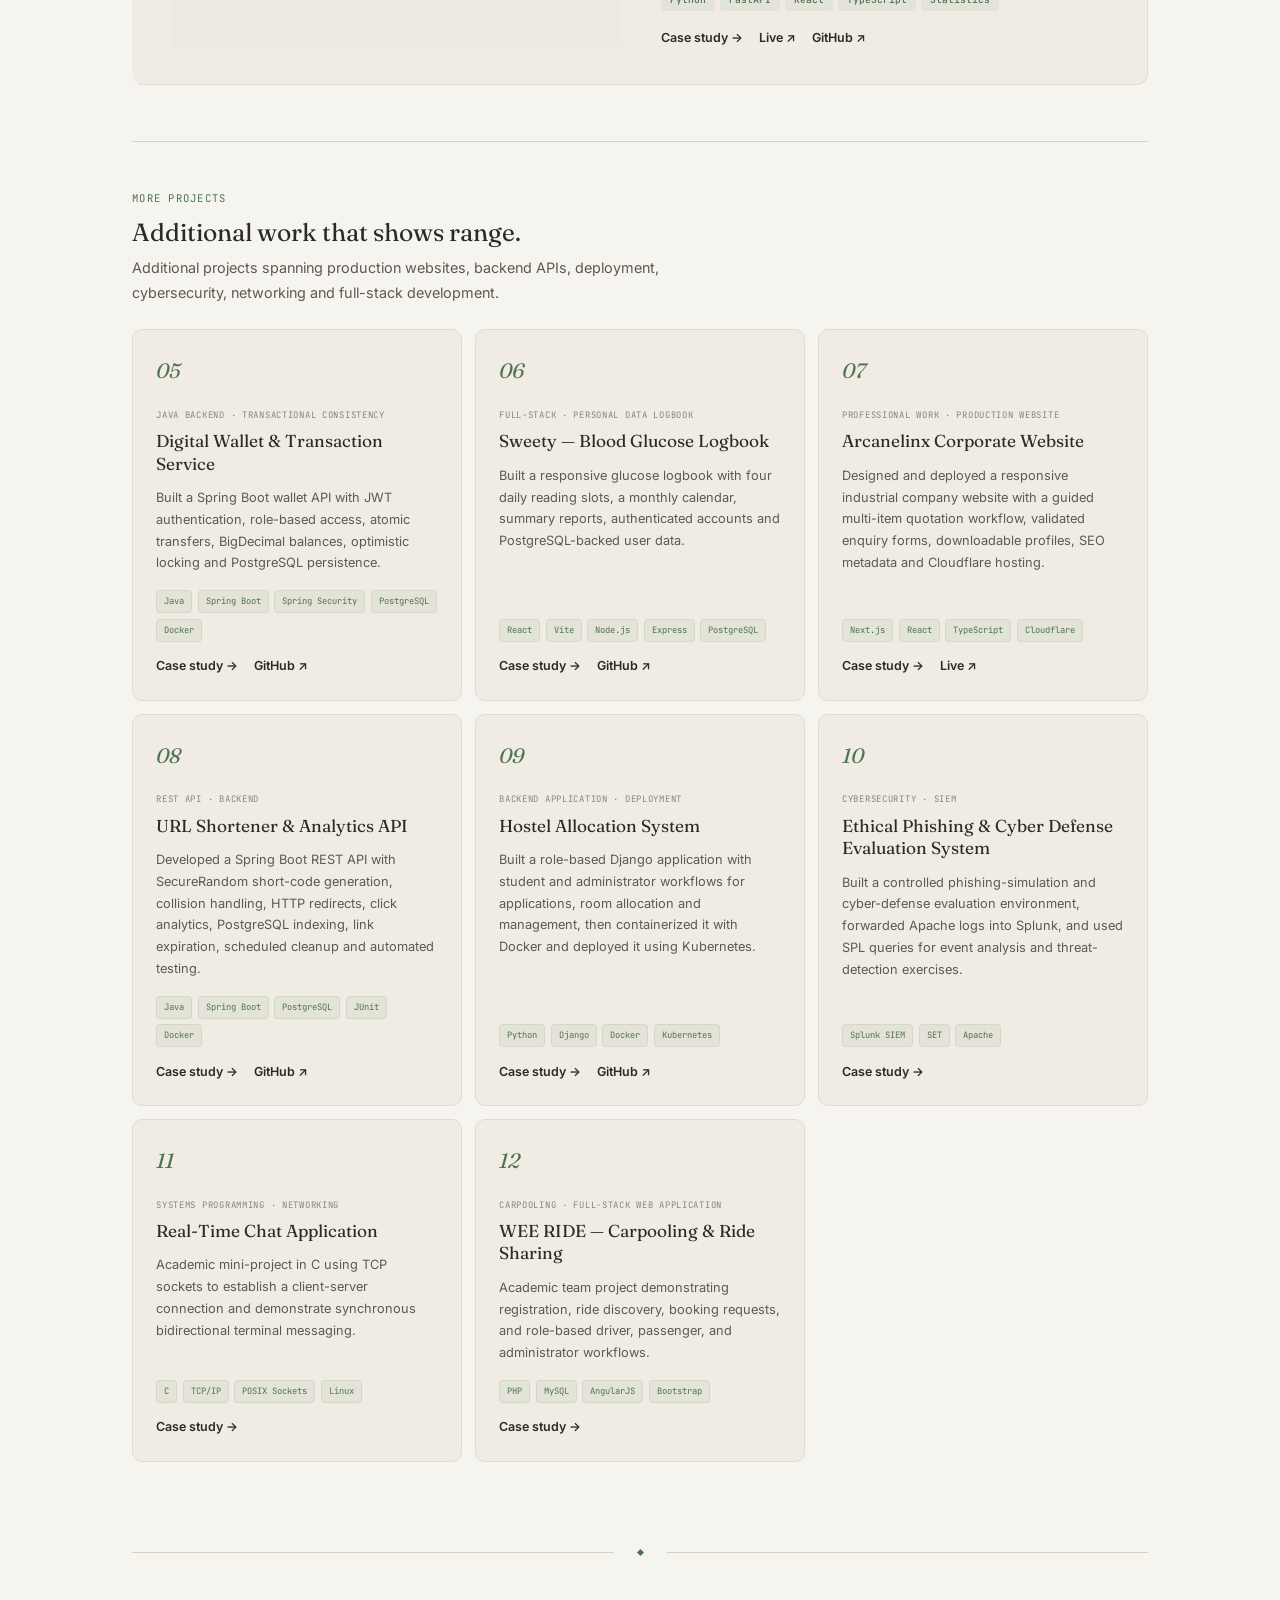
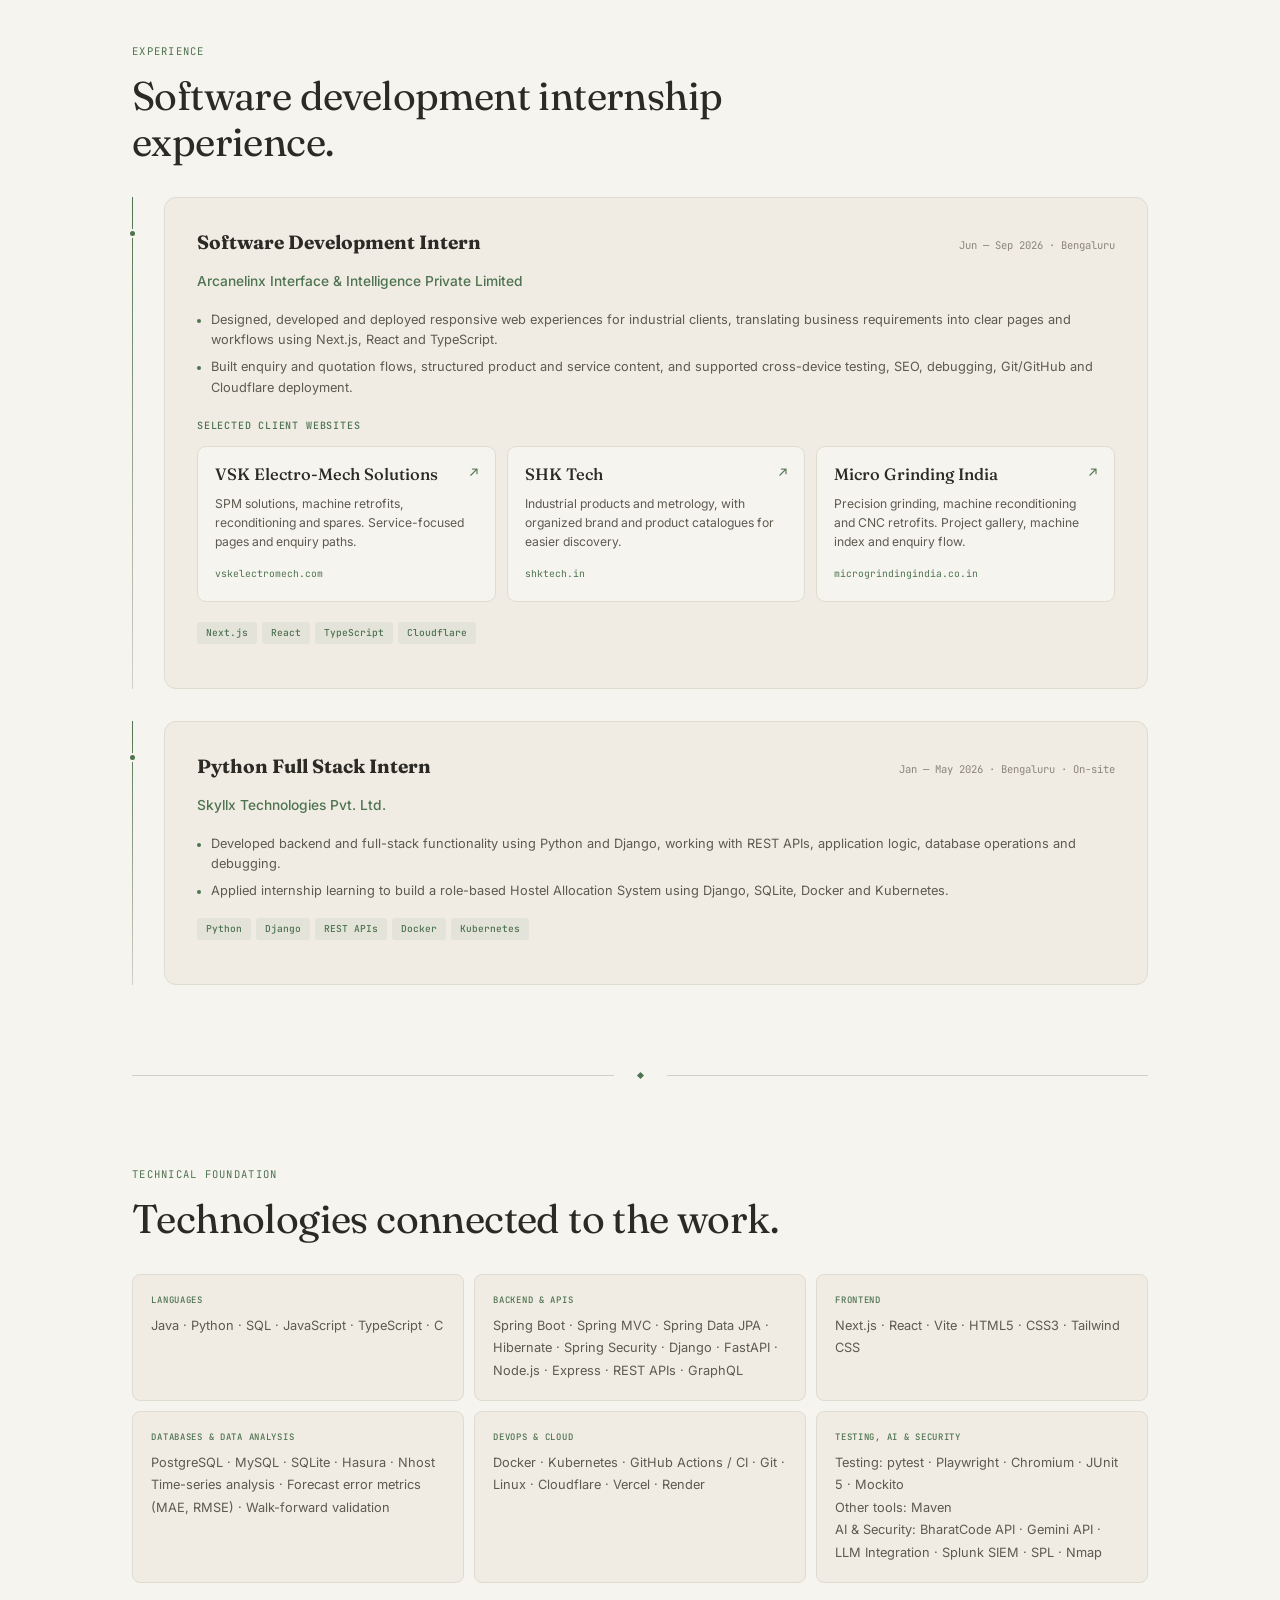
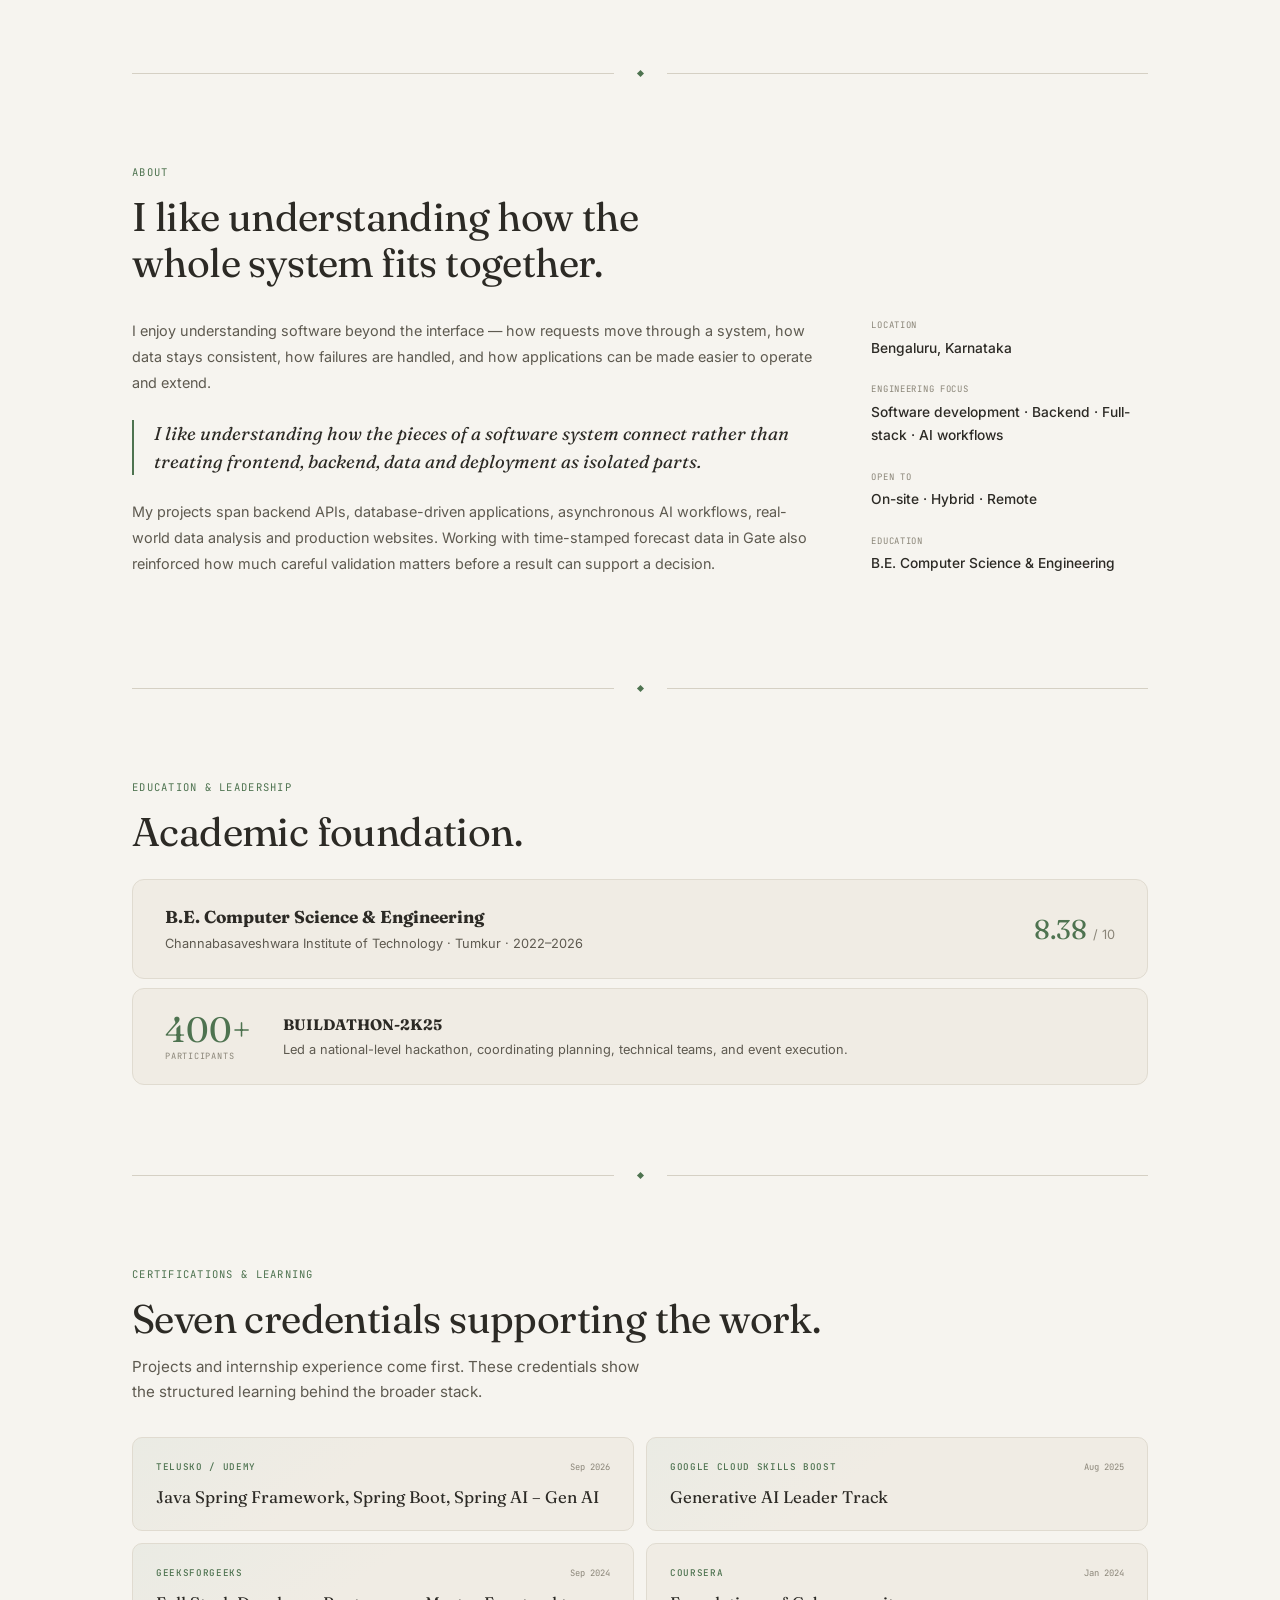
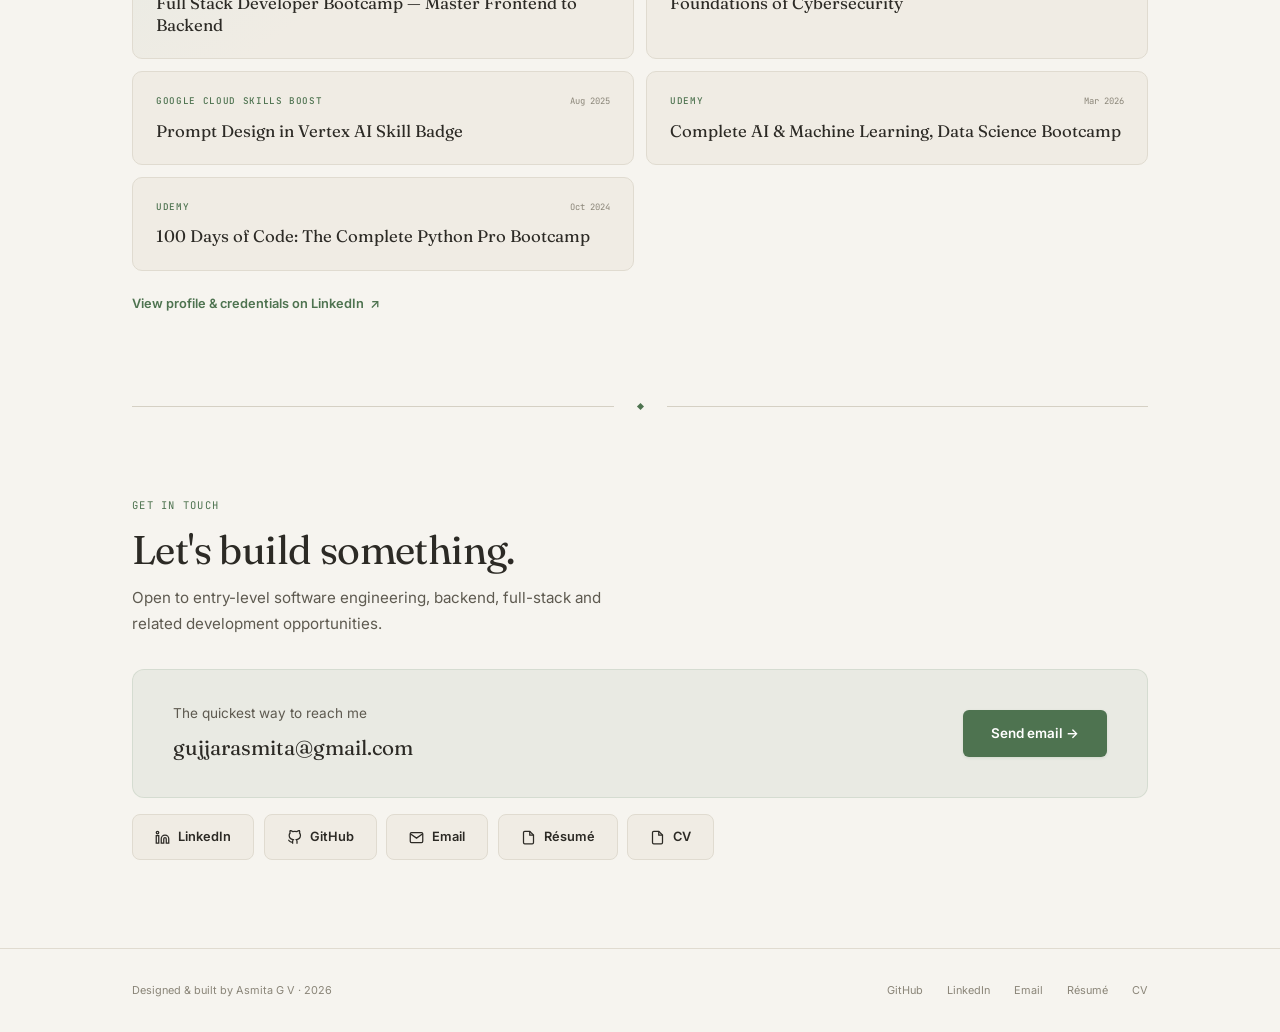
==== commit 0c7509af: "fix: load compact CV/résumé navigation on all devices" ====
--- a/index.html
+++ b/index.html
@@ -19,7 +19,7 @@
 <link rel="preconnect" href="https://fonts.googleapis.com">
 <link rel="preconnect" href="https://fonts.gstatic.com" crossorigin>
 <link href="https://fonts.googleapis.com/css2?family=Fraunces:ital,opsz,wght@0,9..144,100..900;1,9..144,100..900&family=Inter:wght@400;500;600;700&family=JetBrains+Mono:wght@400;500&display=swap" rel="stylesheet">
-<link rel="stylesheet" href="sage-base.css?v=20260816-complete2">
+<link rel="stylesheet" href="sage-base.css?v=20261115-navgroup2">
 <link rel="stylesheet" href="sage-components.css?v=20260816-complete2">
 <link rel="stylesheet" href="sage-extra.css?v=20261023-clientwebsites">
 </head>
@@ -395,6 +395,6 @@
 </section>
 
 <footer class="footer"><div class="wrap footer-inner"><span class="footer-copy">Designed &amp; built by Asmita G V · 2026</span><div class="footer-r"><a href="https://github.com/ashh-droid" target="_blank" rel="noopener noreferrer">GitHub</a><a href="https://linkedin.com/in/asmita-gv" target="_blank" rel="noopener noreferrer">LinkedIn</a><a href="Asmita_GV_Resume.pdf?v=20261023" target="_blank" rel="noopener noreferrer">Résumé</a></div></div></footer>
-<script src="sage.js?v=20261115-cv-refresh1" defer></script>
+<script src="sage.js?v=20261115-navgroup2" defer></script>
 </body>
 </html>
--- a/sage-base.css
+++ b/sage-base.css
@@ -40,6 +40,6 @@
 @media(prefers-reduced-motion:reduce){.rv,.rv-clip,.rv-left,.rv-right,.rv-scale{opacity:1;transform:none;clip-path:none;transition:none}}
 .wrap{max-width:1080px;margin:0 auto;padding:0 2rem}section{padding:5.5rem 0}
 .divider{display:flex;align-items:center;gap:1.5rem;padding:0 2rem;max-width:1080px;margin:0 auto}.divider::before,.divider::after{content:'';flex:1;height:1px;background:var(--border)}.divider-mark{width:5px;height:5px;background:var(--sage);transform:rotate(45deg);flex-shrink:0;transition:transform .6s var(--ease)}.divider:hover .divider-mark{transform:rotate(225deg)}
-.nav{position:fixed;top:0;left:0;right:0;z-index:100;padding:1rem 0;background:rgba(246,244,239,.85);backdrop-filter:blur(14px) saturate(140%);-webkit-backdrop-filter:blur(14px) saturate(140%);border-bottom:1px solid transparent;transition:border-color .3s,padding .3s}.nav.scrolled{border-bottom-color:var(--border-dim);padding:.55rem 0}.nav-inner{display:flex;align-items:center;justify-content:space-between}.nav-logo{font-family:var(--serif);font-size:1.25rem;color:var(--ink);font-style:italic}.nav-links{display:flex;align-items:center;gap:1.8rem;list-style:none}.nav-links a{font-size:.76rem;font-weight:500;color:var(--text-3);text-transform:uppercase;letter-spacing:.1em;position:relative;transition:color .25s}.nav-links a:hover{color:var(--ink)}.nav-links a::after{content:'';position:absolute;bottom:-3px;left:0;width:0;height:1px;background:var(--sage);transition:width .3s var(--ease)}.nav-links a:hover::after{width:100%}.nav-cta{font-size:.76rem!important;color:var(--sage)!important;padding:5px 16px;border:1px solid var(--sage);border-radius:4px;letter-spacing:.08em;transition:all .25s!important}.nav-cta:hover{background:var(--sage);color:#fff!important}.nav-cta::after{display:none!important}.ham{display:none;background:none;border:none;cursor:pointer;padding:.5rem}.ham span{display:block;width:20px;height:1.5px;background:var(--ink);margin:5px 0;transition:.3s;border-radius:1px}.ham.on span:nth-child(1){transform:rotate(45deg) translate(4.5px,4.5px)}.ham.on span:nth-child(2){opacity:0}.ham.on span:nth-child(3){transform:rotate(-45deg) translate(4.5px,-4.5px)}
-@media(max-width:768px){.ham{display:block}.nav-links{position:fixed;top:0;right:-100%;width:260px;height:100vh;background:var(--bg);border-left:1px solid var(--border);flex-direction:column;justify-content:center;padding:2rem;gap:2rem;transition:right .4s var(--ease)}.nav-links.open{right:0}}
+.nav{position:fixed;top:0;left:0;right:0;z-index:100;padding:1rem 0;background:rgba(246,244,239,.85);backdrop-filter:blur(14px) saturate(140%);-webkit-backdrop-filter:blur(14px) saturate(140%);border-bottom:1px solid transparent;transition:border-color .3s,padding .3s}.nav.scrolled{border-bottom-color:var(--border-dim);padding:.55rem 0}.nav-inner{display:flex;align-items:center;justify-content:space-between}.nav-logo{font-family:var(--serif);font-size:1.25rem;color:var(--ink);font-style:italic}.nav-links{display:flex;align-items:center;gap:1.8rem;list-style:none}.nav-links a{font-size:.76rem;font-weight:500;color:var(--text-3);text-transform:uppercase;letter-spacing:.1em;position:relative;transition:color .25s}.nav-links a:hover{color:var(--ink)}.nav-links a::after{content:'';position:absolute;bottom:-3px;left:0;width:0;height:1px;background:var(--sage);transition:width .3s var(--ease)}.nav-links a:hover::after{width:100%}.nav-cta{font-size:.76rem!important;color:var(--sage)!important;padding:5px 16px;border:1px solid var(--sage);border-radius:4px;letter-spacing:.08em;transition:all .25s!important}.nav-cta:hover{background:var(--sage);color:#fff!important}.nav-cta::after{display:none!important}.nav-links .nav-document-actions{display:flex;align-items:center;gap:.55rem;flex-shrink:0}.nav-links .nav-document-actions .nav-cta{display:inline-flex;align-items:center;justify-content:center;white-space:nowrap}@media(max-width:920px){.nav-links .nav-document-actions{gap:.45rem}.nav-links .nav-document-actions .nav-cta{font-size:.68rem!important;letter-spacing:.06em;padding:6px 10px}}.ham{display:none;background:none;border:none;cursor:pointer;padding:.5rem}.ham span{display:block;width:20px;height:1.5px;background:var(--ink);margin:5px 0;transition:.3s;border-radius:1px}.ham.on span:nth-child(1){transform:rotate(45deg) translate(4.5px,4.5px)}.ham.on span:nth-child(2){opacity:0}.ham.on span:nth-child(3){transform:rotate(-45deg) translate(4.5px,-4.5px)}
+@media(max-width:920px){.ham{display:block}.nav-links{position:fixed;top:0;right:-100%;width:260px;height:100vh;background:var(--bg);border-left:1px solid var(--border);flex-direction:column;justify-content:center;padding:2rem;gap:2rem;transition:right .4s var(--ease)}.nav-links.open{right:0}}
 .hero{min-height:100vh;display:flex;align-items:center;padding-top:80px;position:relative;overflow:hidden}.hero-watermark{position:absolute;right:-4%;top:50%;transform:translateY(-55%);font-family:var(--serif);font-size:clamp(20rem,40vw,38rem);font-style:italic;color:var(--sage);opacity:.03;line-height:1;pointer-events:none;user-select:none}.hero::before{content:'';position:absolute;top:5%;right:10%;width:50%;height:60%;background:radial-gradient(ellipse,rgba(78,115,80,.045) 0%,transparent 70%);pointer-events:none}.hero-content{position:relative;z-index:1;max-width:740px}.hero-tag{display:inline-flex;align-items:center;gap:.5rem;font-family:var(--mono);font-size:.66rem;color:var(--sage);text-transform:uppercase;letter-spacing:.12em;margin-bottom:2rem;padding:4px 14px;background:var(--sage-bg);border:1px solid rgba(78,115,80,.1);border-radius:100px}.hero-tag-dot{width:6px;height:6px;border-radius:50%;background:var(--sage-light);box-shadow:0 0 8px rgba(78,115,80,.3);animation:pulse 2.5s ease-in-out infinite}@keyframes pulse{0%,100%{opacity:1;box-shadow:0 0 0 0 rgba(78,115,80,.3)}50%{opacity:.6;box-shadow:0 0 0 5px rgba(78,115,80,0)}}.hero h1{font-family:var(--serif);font-size:clamp(2.5rem,5.5vw,4.5rem);font-weight:400;color:var(--ink);line-height:1.12;letter-spacing:-.02em;margin-bottom:1.5rem}.hero h1 em{font-style:italic;color:var(--sage)}.hero-sub{font-size:1.02rem;line-height:1.75;color:var(--text-2);max-width:500px;margin-bottom:2.5rem}.hero-btns{display:flex;align-items:center;gap:.8rem;margin-bottom:3rem;flex-wrap:wrap}.btn-fill{display:inline-flex;align-items:center;gap:.4rem;padding:12px 28px;background:var(--sage);color:#fff;font-weight:600;font-size:.84rem;border-radius:6px;border:none;cursor:pointer;transition:all .3s var(--ease);box-shadow:0 1px 3px rgba(78,115,80,.15)}.btn-fill:hover{background:var(--sage-dim);color:#fff;transform:translateY(-2px);box-shadow:0 6px 24px rgba(78,115,80,.18)}.btn-line{display:inline-flex;align-items:center;gap:.4rem;padding:12px 28px;background:transparent;color:var(--ink);font-weight:600;font-size:.84rem;border-radius:6px;border:1px solid var(--border);cursor:pointer;transition:all .3s var(--ease)}.btn-line:hover{border-color:var(--text-3);transform:translateY(-2px)}.hero-links{display:flex;gap:1.5rem}.hero-links a{font-size:.78rem;font-weight:500;color:var(--text-3);display:flex;align-items:center;gap:.35rem;transition:all .25s}.hero-links a svg{width:15px;height:15px;stroke:currentColor;fill:none;stroke-width:2;stroke-linecap:round;stroke-linejoin:round}.hero-links a:hover{color:var(--sage);transform:translateY(-1px)}
